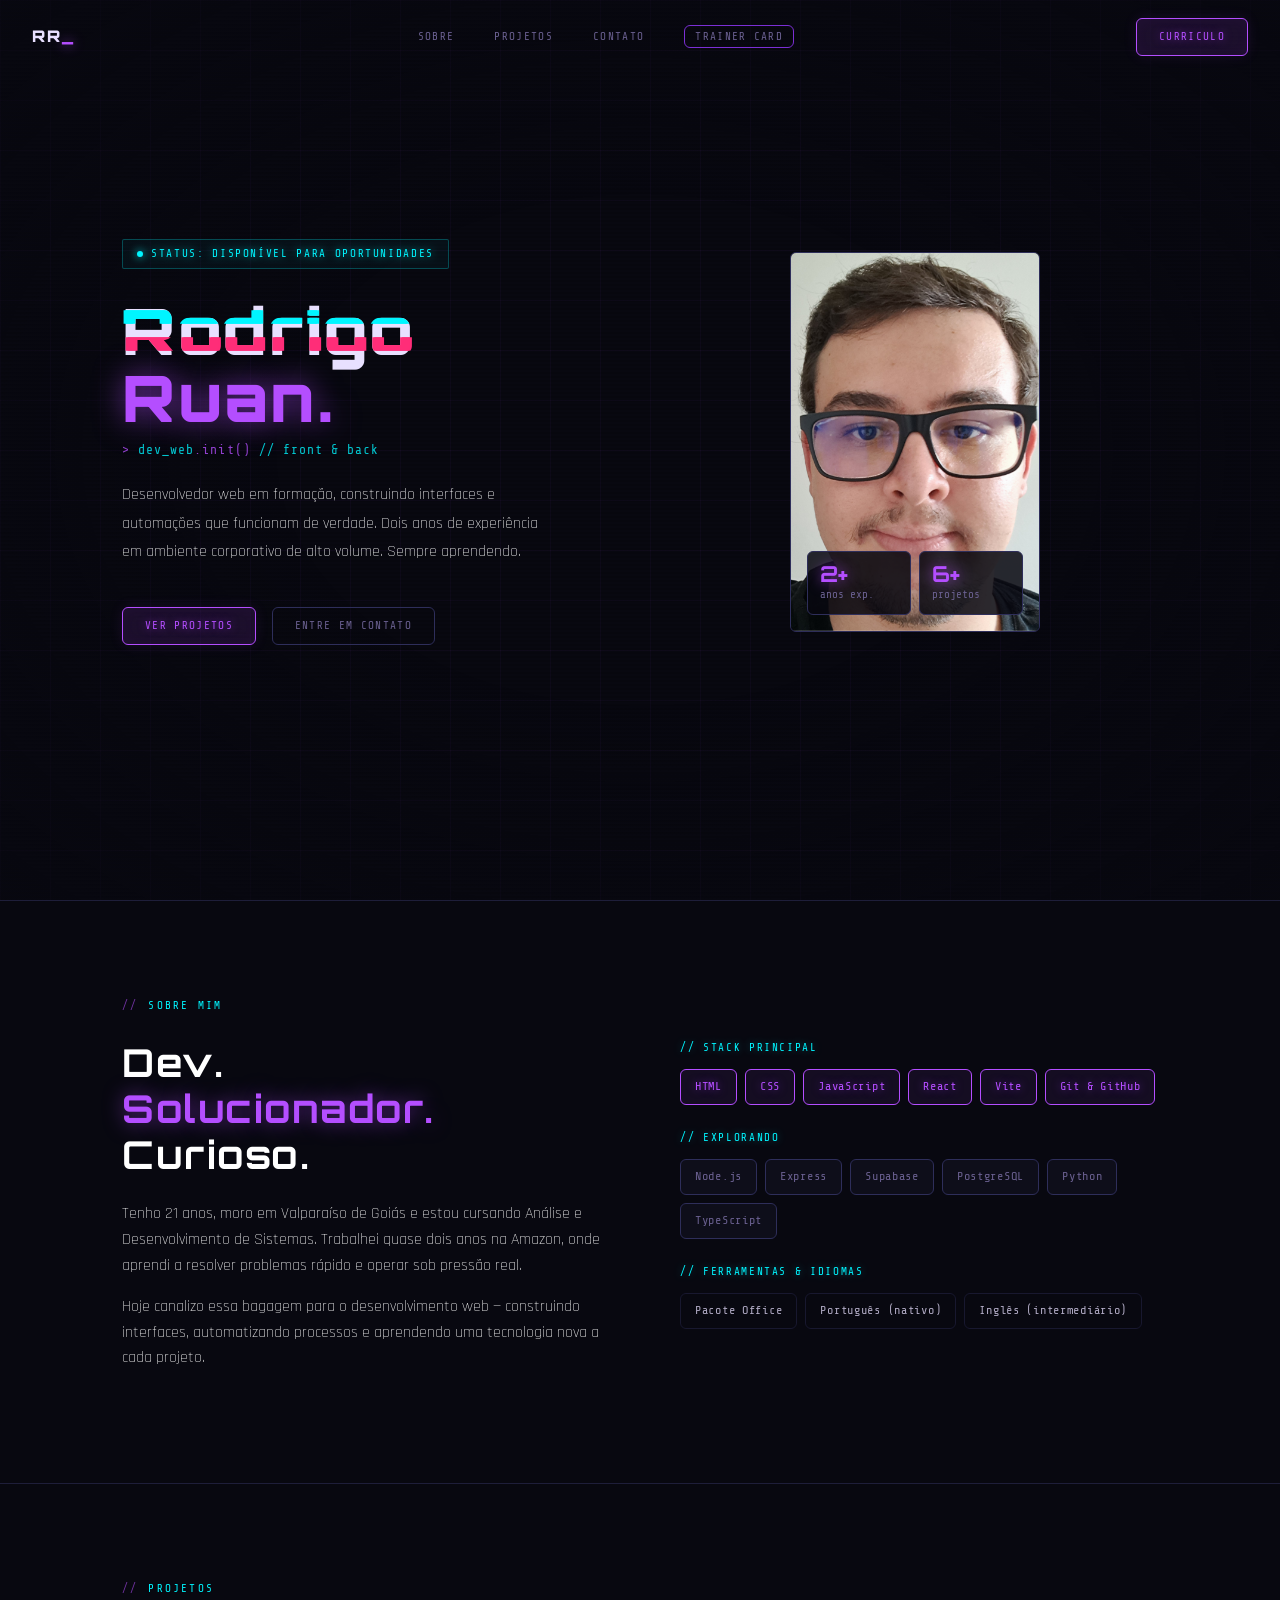
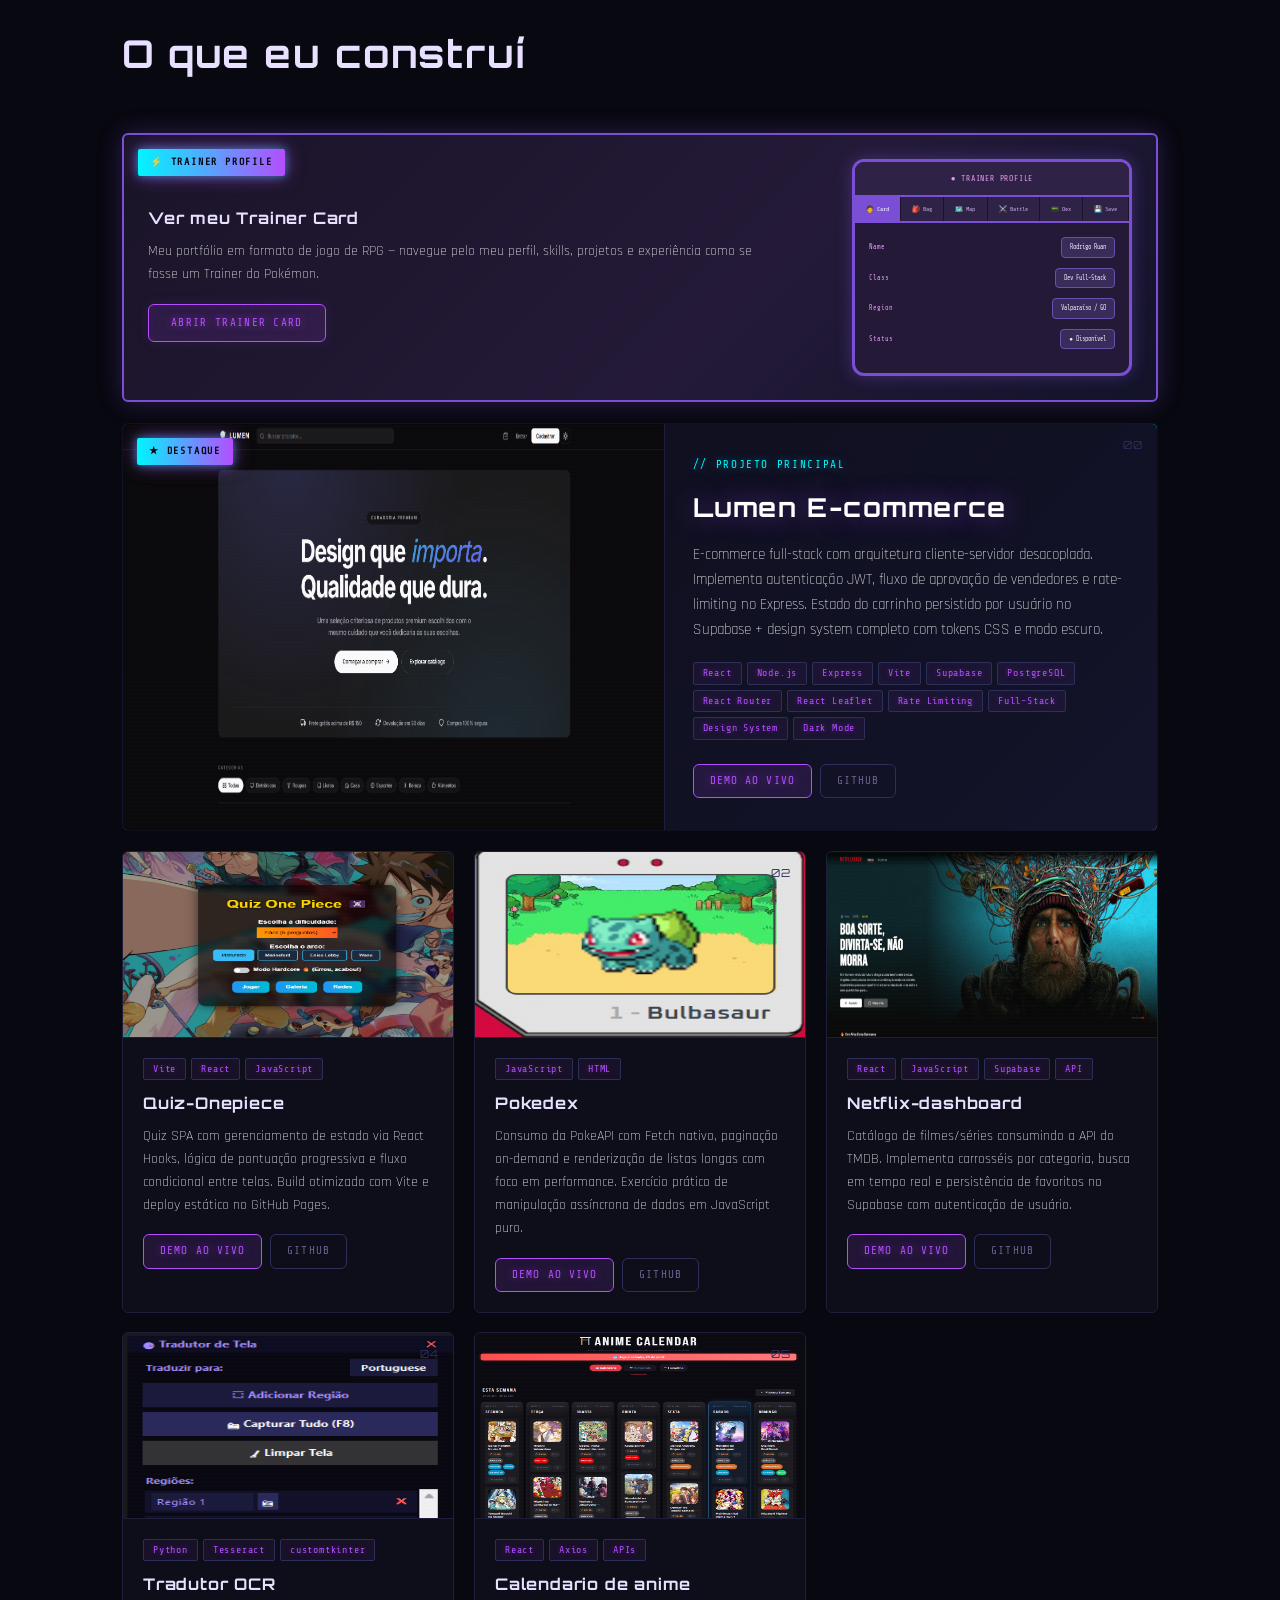
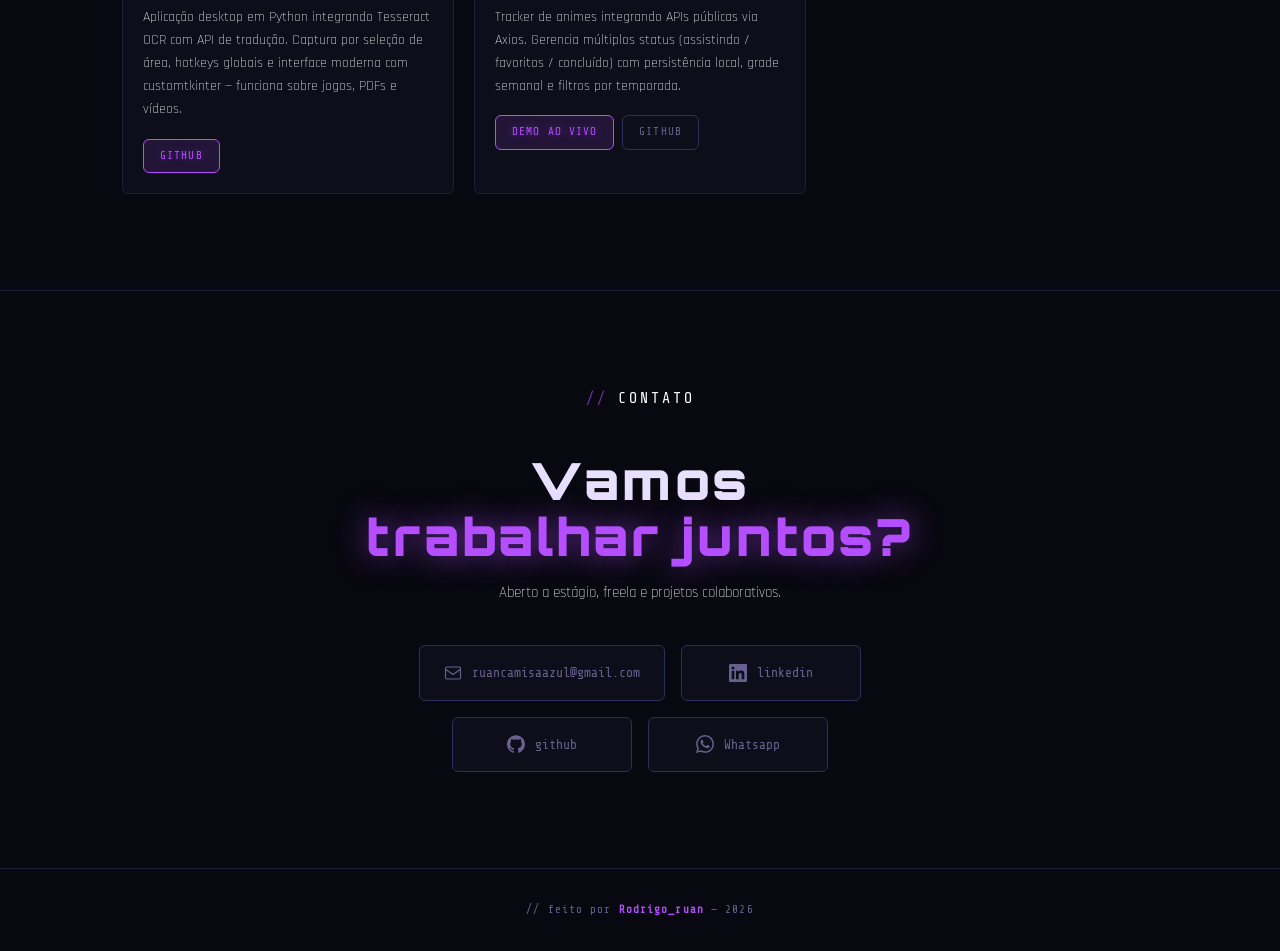
==== index.html @ 342ceab9 "Add Trainer Card and fix project images - Add trainer/ folder with static build of Treiner-card Reac" ====
<!DOCTYPE html>
<html lang="pt-BR">
<head>
  <meta charset="UTF-8" />
  <meta name="viewport" content="width=device-width, initial-scale=1.0" />
  <meta name="theme-color" content="#080810" />
  <title>Rodrigo Ruan — Dev Web Full-Stack</title>

  <!-- SEO -->
  <meta name="description" content="Portfólio de Rodrigo Ruan — Desenvolvedor web full-stack. Projetos em React, Node.js, Python e mais. Aberto a oportunidades de estágio, freela e projetos colaborativos." />
  <meta name="author" content="Rodrigo Ruan" />
  <meta name="keywords" content="Rodrigo Ruan, desenvolvedor web, portfolio, React, JavaScript, Node.js, full-stack, front-end, dev web" />

  <!-- Open Graph (Facebook, LinkedIn, WhatsApp) -->
  <meta property="og:type" content="website" />
  <meta property="og:title" content="Rodrigo Ruan — Dev Web Full-Stack" />
  <meta property="og:description" content="Desenvolvedor web em formação. Projetos em React, Node.js e Python. Disponível para oportunidades." />
  <meta property="og:image" content="img/eu.JPG" />
  <meta property="og:locale" content="pt_BR" />

  <!-- Twitter Card -->
  <meta name="twitter:card" content="summary_large_image" />
  <meta name="twitter:title" content="Rodrigo Ruan — Dev Web Full-Stack" />
  <meta name="twitter:description" content="Desenvolvedor web em formação. Projetos em React, Node.js e Python." />
  <meta name="twitter:image" content="img/eu.JPG" />

  <!-- Favicon (emoji inline para não precisar de arquivo extra) -->
  <link rel="icon" href="data:image/svg+xml,<svg xmlns=%22http://www.w3.org/2000/svg%22 viewBox=%220 0 100 100%22><text y=%22.9em%22 font-size=%2290%22>⚡</text></svg>" />

  <link rel="preconnect" href="https://fonts.googleapis.com" />
  <link rel="preconnect" href="https://fonts.gstatic.com" crossorigin />
  <link href="https://fonts.googleapis.com/css2?family=Share+Tech+Mono&family=Orbitron:wght@400;500;700;900&family=Rajdhani:wght@300;400;500;600;700&display=swap" rel="stylesheet" />
  <link rel="stylesheet" href="style.css" />
</head>
<body>

  <div class="grid-bg"></div>
  <div class="scanlines"></div>

  <!-- ============================================================
       NAVBAR
  ============================================================ -->
  <nav id="navbar">
    <div class="nav-logo">RR<span>_</span></div>
    <ul class="nav-links" id="navLinks">
      <li><a href="#sobre">sobre</a></li>
      <li><a href="#projetos">projetos</a></li>
      <li><a href="#contato">contato</a></li>
      <li><a href="trainer/index.html" class="nav-trainer-link">trainer card</a></li>
    </ul>
    <a href="https://www.linkedin.com/in/rodrigo-oliveira-141499258" target="_blank" rel="noopener" class="btn-primary nav-cta">curriculo</a>

    <!-- Botão hambúrguer (visível só no mobile) -->
    <button class="nav-toggle" id="navToggle" aria-label="Abrir menu" aria-expanded="false">
      <span></span>
      <span></span>
      <span></span>
    </button>
  </nav>

  <!-- ============================================================
       HERO
  ============================================================ -->
  <section id="hero">
    <div class="container">
      <div class="hero-grid">

        <div>
          <div class="hero-tag">
            <span class="dot"></span>
            STATUS: DISPONÍVEL PARA OPORTUNIDADES
          </div>

          <h1 class="hero-name">
            <span class="glitch" data-text="Rodrigo">Rodrigo</span>
            <span class="line2">Ruan.</span>
          </h1>

          <div class="hero-subtitle">
            &gt; <span>dev_web</span>.init() <span>// front &amp; back</span>
          </div>

          <p class="hero-desc">
            Desenvolvedor web em formação, construindo interfaces e
            automações que funcionam de verdade. Dois anos de experiência
            em ambiente corporativo de alto volume. Sempre aprendendo.
          </p>

          <div class="hero-ctas">
            <a href="#projetos" class="btn-primary">Ver projetos</a>
            <a href="#contato" class="btn-outline">Entre em contato</a>
          </div>
        </div>

        <div class="hero-right">
          <div class="avatar-frame">
            <div class="scan-line"></div>

            <img class="avatar-foto" src="img/eu.JPG" alt="Foto de perfil de Rodrigo Ruan" width="250" height="380" />

            <div class="hero-stats">
              <div class="stat-chip">
                <strong>2+</strong>
                anos exp.
              </div>
              <div class="stat-chip">
                <strong>6+</strong>
                projetos
              </div>
            </div>
          </div>
        </div>

      </div>
    </div>
  </section>

  <!-- ============================================================
       SOBRE
  ============================================================ -->
  <section id="sobre">
    <div class="container">
      <p class="section-label">sobre mim</p>
      <div class="sobre-grid">

        <div class="sobre-texto fade-up">
          <h2>Dev.<br/><span>Solucionador.</span><br/>Curioso.</h2>
          <p>
            Tenho 21 anos, moro em Valparaíso de Goiás e estou cursando
            Análise e Desenvolvimento de Sistemas. Trabalhei quase dois anos
            na Amazon, onde aprendi a resolver problemas rápido e operar
            sob pressão real.
          </p>
          <p>
            Hoje canalizo essa bagagem para o desenvolvimento web —
            construindo interfaces, automatizando processos e aprendendo
            uma tecnologia nova a cada projeto.
          </p>
        </div>

        <div class="skills-stack fade-up">

          <div class="skills-block">
            <div class="skills-block-label">// stack principal</div>
            <div class="skills-tags">
              <span class="skill-tag">HTML</span>
              <span class="skill-tag">CSS</span>
              <span class="skill-tag">JavaScript</span>
              <span class="skill-tag">React</span>
              <span class="skill-tag">Vite</span>
              <span class="skill-tag">Git &amp; GitHub</span>
            </div>
          </div>

          <div class="skills-block">
            <div class="skills-block-label">// explorando</div>
            <div class="skills-tags">
              <span class="skill-tag muted">Node.js</span>
              <span class="skill-tag muted">Express</span>
              <span class="skill-tag muted">Supabase</span>
              <span class="skill-tag muted">PostgreSQL</span>
              <span class="skill-tag muted">Python</span>
              <span class="skill-tag muted">TypeScript</span>
            </div>
          </div>

          <div class="skills-block">
            <div class="skills-block-label">// ferramentas &amp; idiomas</div>
            <div class="skills-tags">
              <span class="skill-tag alt">Pacote Office</span>
              <span class="skill-tag alt">Português (nativo)</span>
              <span class="skill-tag alt">Inglês (intermediário)</span>
            </div>
          </div>

        </div>

      </div>
    </div>
  </section>

  <!-- ============================================================
       PROJETOS
  ============================================================ -->
  <section id="projetos">
    <div class="container">
      <p class="section-label">projetos</p>
      <h2 class="fade-up">O que eu construí</h2>

      <div class="projects-grid">

        <!-- ── TRAINER PROFILE ── -->
        <div class="project-card trainer-card-banner fade-up">
          <div class="trainer-banner-inner">
            <div class="trainer-banner-left">
              <span class="featured-badge">⚡ TRAINER PROFILE</span>
              <div class="project-title" style="margin-top:12px;">Ver meu Trainer Card</div>
              <p class="project-desc">
                Meu portfólio em formato de jogo de RPG — navegue pelo meu perfil,
                skills, projetos e experiência como se fosse um Trainer do Pokémon.
              </p>
              <div class="project-links" style="margin-top:18px;">
                <a href="trainer/index.html" class="btn-primary">Abrir Trainer Card</a>
              </div>
            </div>
            <div class="trainer-banner-right">
              <div class="trainer-preview-card">
                <div class="trainer-preview-header">● TRAINER PROFILE</div>
                <div class="trainer-preview-tabs">
                  <span>🧑 Card</span><span>🎒 Bag</span><span>🗺️ Map</span>
                  <span>⚔️ Battle</span><span>📟 Dex</span><span>💾 Save</span>
                </div>
                <div class="trainer-preview-body">
                  <div class="trainer-preview-row"><span>Name</span><span>Rodrigo Ruan</span></div>
                  <div class="trainer-preview-row"><span>Class</span><span>Dev Full-Stack</span></div>
                  <div class="trainer-preview-row"><span>Region</span><span>Valparaíso / GO</span></div>
                  <div class="trainer-preview-row"><span>Status</span><span>● Disponível</span></div>
                </div>
              </div>
            </div>
          </div>
        </div>

        <!-- ── PROJETO DESTAQUE: LUMEN ── -->
        <div class="project-card featured fade-up">
          <span class="featured-badge">★ DESTAQUE</span>
          <span class="project-num">00</span>

          <div class="featured-inner">
            <div class="project-thumb featured-thumb">
              <img class="project-img" src="img/lumen.png" alt="Captura de tela do Lumen E-commerce — plataforma full-stack com curadoria premium" width="1600" height="900" loading="lazy" />
            </div>

            <div class="project-body featured-body">
              <div class="featured-label">// projeto principal</div>
              <div class="project-title featured-title">Lumen E-commerce</div>
              <p class="project-desc">
                E-commerce full-stack com arquitetura cliente-servidor desacoplada.
                Implementa autenticação JWT, fluxo de aprovação de vendedores e
                rate-limiting no Express. Estado do carrinho persistido por usuário
                no Supabase + design system completo com tokens CSS e modo escuro.
              </p>
              <div class="project-tags">
                <span class="tag">React</span>
                <span class="tag">Node.js</span>
                <span class="tag">Express</span>
                <span class="tag">Vite</span>
                <span class="tag">Supabase</span>
                <span class="tag">PostgreSQL</span>
                <span class="tag">React Router</span>
                <span class="tag">React Leaflet</span>
                <span class="tag">Rate Limiting</span>
                <span class="tag">Full-Stack</span>
                <span class="tag">Design System</span>
                <span class="tag">Dark Mode</span>
              </div>
              <div class="project-links">
                <a href="https://rodrigoruan2.github.io/lumen-ecommerce/" target="_blank" class="project-link primary">Demo ao vivo</a>
                <a href="https://github.com/RodrigoRuan2/lumen-ecommerce" target="_blank" class="project-link">GitHub</a>
              </div>
            </div>
          </div>
        </div>

        <!-- ── PROJETO 1 ── -->
        <div class="project-card fade-up">
          <span class="project-num">01</span>
          <div class="project-thumb">
            <img class="project-img" src="img/quiz-onepiece.png" alt="Captura de tela do Quiz One Piece — quiz interativo em React" width="1280" height="720" loading="lazy" />
          </div>
          <div class="project-body">
            <div class="project-tags">
              <span class="tag">Vite</span>
              <span class="tag">React</span>
              <span class="tag">JavaScript</span>
            </div>
            <div class="project-title">Quiz-Onepiece</div>
            <p class="project-desc">
              Quiz SPA com gerenciamento de estado via React Hooks, lógica de
              pontuação progressiva e fluxo condicional entre telas. Build
              otimizado com Vite e deploy estático no GitHub Pages.
            </p>
            <div class="project-links">
              <a href="https://rodrigoruan2.github.io/Quiz-Onepiece2/" class="project-link primary">Demo ao vivo</a>
              <a href="https://github.com/RodrigoRuan2/Quiz-Onepiece2" class="project-link">GitHub</a>
            </div>
          </div>
        </div>

        <!-- ── PROJETO 2 ── -->
        <div class="project-card fade-up">
          <span class="project-num">02</span>
          <div class="project-thumb">
            <img class="project-img" src="img/pokedex.png" alt="Captura de tela da Pokedex — aplicação que consome a PokeAPI" width="1280" height="720" loading="lazy" />
          </div>
          <div class="project-body">
            <div class="project-tags">
              <span class="tag">JavaScript</span>
              <span class="tag">HTML</span>
            </div>
            <div class="project-title">Pokedex</div>
            <p class="project-desc">
              Consumo da PokeAPI com Fetch nativo, paginação on-demand e
              renderização de listas longas com foco em performance. Exercício
              prático de manipulação assíncrona de dados em JavaScript puro.
            </p>
            <div class="project-links">
              <a href="https://rodrigoruan2.github.io/pokedex/" class="project-link primary">Demo ao vivo</a>
              <a href="https://github.com/RodrigoRuan2/pokedex" class="project-link">GitHub</a>
            </div>
          </div>
        </div>

        <!-- ── PROJETO 3 ── -->
        <div class="project-card fade-up">
          <span class="project-num">03</span>
          <div class="project-thumb">
            <img class="project-img" src="img/netflix-dashboard.png" alt="Captura de tela do Netflix Dashboard — dashboard estilo Netflix com API do TMDB" width="1280" height="720" loading="lazy" />
          </div>
          <div class="project-body">
            <div class="project-tags">
              <span class="tag">React</span>
              <span class="tag">JavaScript</span>
              <span class="tag">Supabase</span>
              <span class="tag">API</span>
            </div>
            <div class="project-title">Netflix-dashboard</div>
            <p class="project-desc">
              Catálogo de filmes/séries consumindo a API do TMDB. Implementa
              carrosséis por categoria, busca em tempo real e persistência de
              favoritos no Supabase com autenticação de usuário.
            </p>
            <div class="project-links">
              <a href="https://rodrigoruan2.github.io/netflix-dashboard/" class="project-link primary">Demo ao vivo</a>
              <a href="https://github.com/RodrigoRuan2/netflix-dashboard" class="project-link">GitHub</a>
            </div>
          </div>
        </div>

        <!-- ── PROJETO 4 ── -->
        <div class="project-card fade-up">
          <span class="project-num">04</span>
          <div class="project-thumb">
            <img class="project-img" src="img/tradutor-ocr.png" alt="Captura de tela do Tradutor OCR — ferramenta desktop em Python com Tesseract" width="1280" height="720" loading="lazy" />
          </div>
          <div class="project-body">
            <div class="project-tags">
              <span class="tag">Python</span>
              <span class="tag">Tesseract</span>
              <span class="tag">customtkinter</span>
            </div>
            <div class="project-title">Tradutor OCR</div>
            <p class="project-desc">
              Aplicação desktop em Python integrando Tesseract OCR com API de
              tradução. Captura por seleção de área, hotkeys globais e interface
              moderna com customtkinter — funciona sobre jogos, PDFs e vídeos.
            </p>
            <div class="project-links">
              <a href="https://github.com/RodrigoRuan2/tradutor-ocr" class="project-link primary">GitHub</a>
            </div>
          </div>
        </div>

        <!-- ── PROJETO 5 ── -->
        <div class="project-card fade-up">
          <span class="project-num">05</span>
          <div class="project-thumb">
            <img class="project-img" src="img/Calendario de anime.png" alt="Captura de tela do Calendário de Anime — aplicação React com Axios para acompanhar lançamentos" width="1280" height="720" loading="lazy" />
          </div>
          <div class="project-body">
            <div class="project-tags">
              <span class="tag">React</span>
              <span class="tag">Axios</span>
              <span class="tag">APIs</span>
            </div>
            <div class="project-title">Calendario de anime</div>
            <p class="project-desc">
              Tracker de animes integrando APIs públicas via Axios. Gerencia
              múltiplos status (assistindo / favoritos / concluído) com
              persistência local, grade semanal e filtros por temporada.
            </p>
            <div class="project-links">
              <a href="https://rodrigoruan2.github.io/anime-calendar-V3/" class="project-link primary">Demo ao vivo</a>
              <a href="https://github.com/RodrigoRuan2/anime-calendar-V3" class="project-link">GitHub</a>
            </div>
          </div>
        </div>

      </div>
    </div>
  </section>

  <!-- ============================================================
       CONTATO
  ============================================================ -->
  <section id="contato">
    <div class="container">
      <div class="contato-inner">
        <p class="section-label" style="justify-content:center;">contato</p>
        <h2 class="fade-up">Vamos<br/><span>trabalhar juntos?</span></h2>
        <p class="fade-up">Aberto a estágio, freela e projetos colaborativos.</p>

        <div class="contact-links fade-up">

          <a href="mailto:ruancamisaazul@gmail.com" class="contact-card">
            <svg class="contact-icon" viewBox="0 0 24 24" fill="none" stroke="currentColor" stroke-width="1.5" stroke-linecap="round" stroke-linejoin="round">
              <rect x="2" y="4" width="20" height="16" rx="2"/><path d="m2 7 10 7 10-7"/>
            </svg>
            ruancamisaazul@gmail.com
          </a>

          <a href="https://www.linkedin.com/in/rodrigo-oliveira-141499258" target="_blank" class="contact-card">
            <svg class="contact-icon" viewBox="0 0 24 24" fill="currentColor">
              <path d="M20.447 20.452h-3.554v-5.569c0-1.328-.027-3.037-1.852-3.037-1.853 0-2.136 1.445-2.136 2.939v5.667H9.351V9h3.414v1.561h.046c.477-.9 1.637-1.85 3.37-1.85 3.601 0 4.267 2.37 4.267 5.455v6.286zM5.337 7.433a2.062 2.062 0 0 1-2.063-2.065 2.064 2.064 0 1 1 2.063 2.065zm1.782 13.019H3.555V9h3.564v11.452zM22.225 0H1.771C.792 0 0 .774 0 1.729v20.542C0 23.227.792 24 1.771 24h20.451C23.2 24 24 23.227 24 22.271V1.729C24 .774 23.2 0 22.222 0h.003z"/>
            </svg>
            linkedin
          </a>

          <a href="https://github.com/RodrigoRuan2" target="_blank" class="contact-card">
            <svg class="contact-icon" viewBox="0 0 24 24" fill="currentColor">
              <path d="M12 .297c-6.63 0-12 5.373-12 12 0 5.303 3.438 9.8 8.205 11.385.6.113.82-.258.82-.577 0-.285-.01-1.04-.015-2.04-3.338.724-4.042-1.61-4.042-1.61C4.422 18.07 3.633 17.7 3.633 17.7c-1.087-.744.084-.729.084-.729 1.205.084 1.838 1.236 1.838 1.236 1.07 1.835 2.809 1.305 3.495.998.108-.776.417-1.305.76-1.605-2.665-.3-5.466-1.332-5.466-5.93 0-1.31.465-2.38 1.235-3.22-.135-.303-.54-1.523.105-3.176 0 0 1.005-.322 3.3 1.23.96-.267 1.98-.399 3-.405 1.02.006 2.04.138 3 .405 2.28-1.552 3.285-1.23 3.285-1.23.645 1.653.24 2.873.12 3.176.765.84 1.23 1.91 1.23 3.22 0 4.61-2.805 5.625-5.475 5.92.42.36.81 1.096.81 2.22 0 1.606-.015 2.896-.015 3.286 0 .315.21.69.825.57C20.565 22.092 24 17.592 24 12.297c0-6.627-5.373-12-12-12"/>
            </svg>
            github
          </a>

          <a href="https://wa.me/5561992153423" target="_blank" class="contact-card">
            <svg class="contact-icon" viewBox="0 0 24 24" fill="currentColor">
              <path d="M17.472 14.382c-.297-.149-1.758-.867-2.03-.967-.273-.099-.471-.148-.67.15-.197.297-.767.966-.94 1.164-.173.199-.347.223-.644.075-.297-.15-1.255-.463-2.39-1.475-.883-.788-1.48-1.761-1.653-2.059-.173-.297-.018-.458.13-.606.134-.133.298-.347.446-.52.149-.174.198-.298.298-.497.099-.198.05-.371-.025-.52-.075-.149-.669-1.612-.916-2.207-.242-.579-.487-.5-.669-.51-.173-.008-.371-.01-.57-.01-.198 0-.52.074-.792.372-.272.297-1.04 1.016-1.04 2.479 0 1.462 1.065 2.875 1.213 3.074.149.198 2.096 3.2 5.077 4.487.709.306 1.262.489 1.694.625.712.227 1.36.195 1.871.118.571-.085 1.758-.719 2.006-1.413.248-.694.248-1.289.173-1.413-.074-.124-.272-.198-.57-.347m-5.421 7.403h-.004a9.87 9.87 0 01-5.031-1.378l-.361-.214-3.741.982.998-3.648-.235-.374a9.86 9.86 0 01-1.51-5.26c.001-5.45 4.436-9.884 9.888-9.884 2.64 0 5.122 1.03 6.988 2.898a9.825 9.825 0 012.893 6.994c-.003 5.45-4.437 9.884-9.885 9.884m8.413-18.297A11.815 11.815 0 0012.05 0C5.495 0 .16 5.335.157 11.892c0 2.096.547 4.142 1.588 5.945L.057 24l6.305-1.654a11.882 11.882 0 005.683 1.448h.005c6.554 0 11.89-5.335 11.893-11.893a11.821 11.821 0 00-3.48-8.413z"/>
            </svg>
            Whatsapp
          </a>

        </div>
      </div>
    </div>
  </section>

  <!-- ============================================================
       FOOTER
  ============================================================ -->
  <footer>
    <p>// feito por <strong>Rodrigo_ruan</strong> &mdash; <span id="footerYear">2026</span></p>
  </footer>

  <script src="script.js"></script>

</body>
</html>
---- style.css ----
/* ============================================================
   CORES — edite aqui para personalizar
============================================================ */
:root {
  --bg:          #080810;
  --surface:     #0e0e1a;
  --surface2:    #13132a;
  --border:      #1e1e3a;
  --border2:     #2e2e5a;
  --purple:      #b44eff;   /* roxo principal */
  --purple-dim:  #7b2fd4;
  --cyan:        #00f5ff;   /* ciano neon */
  --pink:        #ff2d78;   /* rosa neon */
  --text:        #e8e0ff;
  --muted:       #6a6090;
  --font-mono:   'Share Tech Mono', monospace;
  --font-head:   'Orbitron', sans-serif;
  --font-body:   'Rajdhani', sans-serif;
  --max:         1100px;
  --radius:      6px;
}

*, *::before, *::after { box-sizing: border-box; margin: 0; padding: 0; }
html { scroll-behavior: smooth; }

/* ============================================================
   ACESSIBILIDADE — respeita usuários com sensibilidade a movimento
============================================================ */
@media (prefers-reduced-motion: reduce) {
  *, *::before, *::after {
    animation-duration: 0.01ms !important;
    animation-iteration-count: 1 !important;
    transition-duration: 0.01ms !important;
    scroll-behavior: auto !important;
  }
  .grid-bg, .scanlines { display: none; }
  .glitch::before, .glitch::after { display: none; }
  .avatar-frame .scan-line { display: none; }
  .project-card { transform: none !important; }
}

body {
  background: var(--bg);
  color: var(--text);
  font-family: var(--font-body);
  font-size: 16px;
  line-height: 1.65;
  -webkit-font-smoothing: antialiased;
  overflow-x: hidden;
}

a { color: inherit; text-decoration: none; }
img { display: block; width: 100%; }

/* ============================================================
   GRADE ANIMADA DE FUNDO
============================================================ */
.grid-bg {
  position: fixed;
  inset: 0;
  z-index: 0;
  pointer-events: none;
  background-image:
    linear-gradient(rgba(180,78,255,0.04) 1px, transparent 1px),
    linear-gradient(90deg, rgba(180,78,255,0.04) 1px, transparent 1px);
  background-size: 50px 50px;
  animation: gridMove 20s linear infinite;
}

@keyframes gridMove {
  0%   { background-position: 0 0; }
  100% { background-position: 50px 50px; }
}

/* scanlines */
.scanlines {
  position: fixed;
  inset: 0;
  z-index: 1;
  pointer-events: none;
  background: repeating-linear-gradient(
    0deg,
    transparent,
    transparent 2px,
    rgba(0,0,0,0.08) 2px,
    rgba(0,0,0,0.08) 4px
  );
}

/* vinheta */
body::after {
  content: '';
  position: fixed;
  inset: 0;
  z-index: 2;
  pointer-events: none;
  background: radial-gradient(ellipse at center, transparent 40%, rgba(8,8,16,0.7) 100%);
}

.container {
  width: 100%;
  max-width: var(--max);
  margin: 0 auto;
  padding: 0 2rem;
  position: relative;
  z-index: 10;
}

section { padding: 6rem 0; }

.section-label {
  font-family: var(--font-mono);
  font-size: 11px;
  letter-spacing: 0.2em;
  text-transform: uppercase;
  color: var(--cyan);
  margin-bottom: 1.5rem;
  display: flex;
  align-items: center;
  gap: 10px;
}

.section-label::before {
  content: '//';
  color: var(--purple);
  opacity: 0.6;
}

/* ============================================================
   NAVBAR
============================================================ */
nav {
  position: fixed;
  top: 0; left: 0; right: 0;
  z-index: 100;
  padding: 1.1rem 2rem;
  display: flex;
  align-items: center;
  justify-content: space-between;
  border-bottom: 1px solid transparent;
  transition: all 0.3s;
}

nav.scrolled {
  background: rgba(8,8,16,0.95);
  backdrop-filter: blur(16px);
  border-color: var(--border2);
  box-shadow: 0 0 30px rgba(180,78,255,0.08);
}

.nav-logo {
  font-family: var(--font-head);
  font-weight: 900;
  font-size: 16px;
  letter-spacing: 0.1em;
  color: var(--text);
}

.nav-logo span { color: var(--purple); text-shadow: 0 0 12px rgba(180,78,255,0.8); }

.nav-links {
  display: flex;
  gap: 2.5rem;
  list-style: none;
}

.nav-links a {
  font-family: var(--font-mono);
  font-size: 11px;
  color: var(--muted);
  letter-spacing: 0.12em;
  text-transform: uppercase;
  transition: color 0.2s;
  position: relative;
}

.nav-links a::after {
  content: '';
  position: absolute;
  bottom: -4px; left: 0; right: 0;
  height: 1px;
  background: var(--cyan);
  transform: scaleX(0);
  transform-origin: left;
  transition: transform 0.3s;
  box-shadow: 0 0 6px var(--cyan);
}

.nav-links a:hover { color: var(--text); }
.nav-links a:hover::after { transform: scaleX(1); }

.btn-primary {
  font-family: var(--font-mono);
  font-size: 11px;
  letter-spacing: 0.12em;
  text-transform: uppercase;
  padding: 9px 22px;
  border-radius: var(--radius);
  border: 1px solid var(--purple);
  background: rgba(180,78,255,0.12);
  color: var(--purple);
  cursor: pointer;
  transition: all 0.2s;
  text-shadow: 0 0 8px rgba(180,78,255,0.6);
  box-shadow: 0 0 14px rgba(180,78,255,0.1), inset 0 0 14px rgba(180,78,255,0.04);
}

.btn-primary:hover {
  background: rgba(180,78,255,0.22);
  box-shadow: 0 0 24px rgba(180,78,255,0.3), inset 0 0 14px rgba(180,78,255,0.08);
  transform: translateY(-1px);
}

.btn-outline {
  font-family: var(--font-mono);
  font-size: 11px;
  letter-spacing: 0.12em;
  text-transform: uppercase;
  padding: 9px 22px;
  border-radius: var(--radius);
  border: 1px solid var(--border2);
  background: transparent;
  color: var(--muted);
  cursor: pointer;
  transition: all 0.2s;
}

.btn-outline:hover {
  border-color: var(--cyan);
  color: var(--cyan);
  text-shadow: 0 0 8px rgba(0,245,255,0.6);
  transform: translateY(-1px);
}

/* ============================================================
   HERO
============================================================ */
#hero {
  min-height: 100vh;
  display: flex;
  align-items: center;
  padding-top: 80px;
  position: relative;
}

.hero-grid {
  display: grid;
  grid-template-columns: 1fr 1fr;
  gap: 4rem;
  align-items: center;
}

/* tag de status */
.hero-tag {
  display: inline-flex;
  align-items: center;
  gap: 8px;
  font-family: var(--font-mono);
  font-size: 11px;
  letter-spacing: 0.15em;
  color: var(--cyan);
  border: 1px solid rgba(0,245,255,0.25);
  border-radius: 2px;
  padding: 5px 14px;
  margin-bottom: 1.75rem;
  background: rgba(0,245,255,0.04);
  text-shadow: 0 0 10px rgba(0,245,255,0.7);
}

.hero-tag .dot {
  width: 6px; height: 6px;
  border-radius: 50%;
  background: var(--cyan);
  box-shadow: 0 0 8px var(--cyan);
  animation: pulse 2s ease-in-out infinite;
}

@keyframes pulse {
  0%, 100% { opacity: 1; box-shadow: 0 0 8px var(--cyan); }
  50%       { opacity: 0.3; box-shadow: none; }
}

/* nome com glitch */
.hero-name {
  font-family: var(--font-head);
  font-size: clamp(2.6rem, 5vw, 4.8rem);
  font-weight: 900;
  letter-spacing: 0.04em;
  line-height: 1.05;
  margin-bottom: 0.5rem;
  position: relative;
}

.glitch {
  position: relative;
  display: inline-block;
  color: var(--text);
}

.glitch::before,
.glitch::after {
  content: attr(data-text);
  position: absolute;
  top: 0; left: 0;
  width: 100%; height: 100%;
}

.glitch::before {
  color: var(--cyan);
  animation: glitch1 3.5s infinite;
  clip-path: polygon(0 20%, 100% 20%, 100% 40%, 0 40%);
  text-shadow: -2px 0 var(--cyan);
}

.glitch::after {
  color: var(--pink);
  animation: glitch2 3.5s infinite;
  clip-path: polygon(0 60%, 100% 60%, 100% 80%, 0 80%);
  text-shadow: 2px 0 var(--pink);
}

@keyframes glitch1 {
  0%, 90%, 100% { transform: translate(0); opacity: 0; }
  92%           { transform: translate(-3px, 1px); opacity: 1; }
  94%           { transform: translate(3px, -1px); opacity: 1; }
  96%           { transform: translate(0); opacity: 0; }
}

@keyframes glitch2 {
  0%, 90%, 100% { transform: translate(0); opacity: 0; }
  93%           { transform: translate(3px, 2px); opacity: 1; }
  95%           { transform: translate(-3px, -1px); opacity: 1; }
  97%           { transform: translate(0); opacity: 0; }
}

.hero-name .line2 {
  display: block;
  color: var(--purple);
  text-shadow: 0 0 30px rgba(180,78,255,0.6);
}

/* subtítulo tipo terminal */
.hero-subtitle {
  font-family: var(--font-mono);
  font-size: 13px;
  color: var(--purple);
  letter-spacing: 0.08em;
  margin-bottom: 1.25rem;
  opacity: 0.8;
}

.hero-subtitle span { color: var(--cyan); }

.hero-desc {
  font-size: 16px;
  font-weight: 300;
  color: white;
  max-width: 430px;
  margin-bottom: 2.5rem;
  line-height: 1.8;
}

.hero-ctas { display: flex; gap: 1rem; flex-wrap: wrap; }

/* CARD direito do hero */
.hero-right { display: flex; justify-content: center; }

.avatar-frame {
  width: 250px;
  height: 380px;
  border-radius: var(--radius);
  border: 1px solid var(--border2);
  background: var(--surface);
  display: flex;
  align-items: center;
  justify-content: center;
  position: relative;
  overflow: hidden;
}

/* cantos decorativos */
.avatar-frame::before,
.avatar-frame::after {
  content: '';
  position: absolute;
  width: 20px; height: 20px;
  border-color: var(--purple);
  border-style: solid;
}
.avatar-frame::before { top: 10px; left: 10px; border-width: 2px 0 0 2px; box-shadow: -4px -4px 8px rgba(180,78,255,0.2); }
.avatar-frame::after  { bottom: 10px; right: 10px; border-width: 0 2px 2px 0; box-shadow: 4px 4px 8px rgba(180,78,255,0.2); }

/* linha de scan animada */
.avatar-frame .scan-line {
  position: absolute;
  left: 0; right: 0;
  height: 2px;
  background: linear-gradient(90deg, transparent, var(--cyan), transparent);
  opacity: 0.6;
  animation: scan 3s ease-in-out infinite;
  box-shadow: 0 0 10px var(--cyan);
}

@keyframes scan {
  0%   { top: 0%; }
  100% { top: 100%; }
}

/* ============================================================
   FOTO DE PERFIL
   → Coloque sua foto em: img/foto-perfil.jpg
   → O estilo abaixo cuida do resto automaticamente
============================================================ */
.avatar-foto {
  max-width: 100%;
  height: 100%;
  object-fit: cover;         /* recorta sem distorcer */
  object-position: center;
  inset: 0;
  z-index: 1;
}

/* Placeholder — aparece quando não há foto */
.avatar-placeholder {
  display: flex;
  flex-direction: column;
  align-items: center;
  gap: 14px;
  color: var(--muted);
  z-index: 2;
}

.avatar-icon {
  width: 80px; height: 80px;
  border-radius: 50%;
  border: 2px solid var(--border2);
  display: flex; align-items: center; justify-content: center;
  font-size: 2rem;
}

.avatar-hint {
  font-family: var(--font-mono);
  font-size: 11px;
  text-align: center;
  line-height: 1.6;
  max-width: 180px;
  color: var(--muted);
  letter-spacing: 0.05em;
}

.hero-stats {
  position: absolute;
  bottom: 16px; left: 16px; right: 16px;
  display: grid;
  grid-template-columns: 1fr 1fr;
  gap: 8px;
  z-index: 3;
}

.stat-chip {
  background: rgba(8,8,16,0.85);
  border: 1px solid var(--border2);
  border-radius: var(--radius);
  padding: 10px 12px;
  font-family: var(--font-mono);
  font-size: 11px;
  color: var(--muted);
}

.stat-chip strong {
  display: block;
  font-family: var(--font-head);
  font-size: 22px;
  font-weight: 700;
  color: var(--purple);
  text-shadow: 0 0 14px rgba(180,78,255,0.7);
  line-height: 1.1;
}

/* ============================================================
   SOBRE
============================================================ */
#sobre { border-top: 1px solid var(--border); }

#sobre .sobre-grid {
  display: grid;
  grid-template-columns: 1fr 1fr;
  gap: 5rem;
  align-items: start;
}

.sobre-texto h2 {
  font-family: var(--font-head);
  font-size: clamp(1.8rem, 3vw, 2.8rem);
  font-weight: 700;
  letter-spacing: 0.04em;
  line-height: 1.2;
  margin-bottom: 1.5rem;
  color: white;
}

.sobre-texto h2 span { color: var(--purple); text-shadow: 0 0 20px rgba(180,78,255,0.5); }

.sobre-texto p {
  font-weight: 300;
  color: white;
  margin-bottom: 1rem;
  font-size: 15.5px;
}

/* ============================================================
   SKILLS — pills agrupados por categoria
============================================================ */
.skills-stack {
  display: flex;
  flex-direction: column;
  gap: 1.5rem;
}

.skills-block-label {
  font-family: var(--font-mono);
  font-size: 11px;
  letter-spacing: 0.15em;
  text-transform: uppercase;
  color: var(--cyan);
  margin-bottom: 0.75rem;
  text-shadow: 0 0 8px rgba(0,245,255,0.4);
}

.skills-tags {
  display: flex;
  flex-wrap: wrap;
  gap: 8px;
}

.skill-tag {
  font-family: var(--font-mono);
  font-size: 12px;
  letter-spacing: 0.06em;
  padding: 7px 14px;
  border-radius: var(--radius);
  border: 1px solid var(--purple);
  background: rgba(180,78,255,0.08);
  color: var(--purple);
  text-shadow: 0 0 8px rgba(180,78,255,0.5);
  transition: background 0.2s, box-shadow 0.2s, transform 0.2s;
}

.skill-tag:hover {
  background: rgba(180,78,255,0.18);
  box-shadow: 0 0 14px rgba(180,78,255,0.3);
  transform: translateY(-1px);
}

.skill-tag.muted {
  border-color: var(--border2);
  background: var(--surface);
  color: var(--muted);
  text-shadow: none;
}

.skill-tag.muted:hover {
  border-color: var(--cyan);
  color: var(--cyan);
  box-shadow: 0 0 12px rgba(0,245,255,0.2);
  text-shadow: 0 0 8px rgba(0,245,255,0.5);
}

.skill-tag.alt {
  border-color: var(--border);
  background: transparent;
  color: var(--text);
  opacity: 0.75;
  text-shadow: none;
}

.skill-tag.alt:hover {
  opacity: 1;
  border-color: var(--purple);
}

/* mantido para compatibilidade (legado, não usado mais) */
.skills-grid {
  display: grid;
  grid-template-columns: 1fr 1fr;
  gap: 10px;
}

.skill-card {
  background: var(--surface);
  border: 1px solid var(--border);
  border-radius: var(--radius);
  padding: 1rem 1.1rem;
  transition: border-color 0.2s, box-shadow 0.2s;
  position: relative;
  overflow: hidden;
}

.skill-card::before {
  content: '';
  position: absolute;
  top: 0; left: 0;
  width: 3px; height: 100%;
  background: var(--purple);
  opacity: 0;
  transition: opacity 0.2s;
  box-shadow: 0 0 8px var(--purple);
}

.skill-card:hover { border-color: var(--border2); box-shadow: 0 0 16px rgba(180,78,255,0.1); }
.skill-card:hover::before { opacity: 1; }

.skill-name {
  font-family: var(--font-mono);
  font-weight: 400;
  font-size: 13px;
  color: var(--text);
  margin-bottom: 4px;
}

.skill-level {
  font-size: 11px;
  color: var(--muted);
  font-family: var(--font-mono);
  letter-spacing: 0.06em;
}

.skill-bar {
  margin-top: 10px;
  height: 2px;
  background: var(--border);
  border-radius: 1px;
  overflow: hidden;
}

.skill-bar-fill {
  height: 100%;
  background: linear-gradient(90deg, var(--purple-dim), var(--purple));
  border-radius: 1px;
  transform-origin: left;
  transform: scaleX(0);
  transition: transform 1s cubic-bezier(.4,0,.2,1);
  box-shadow: 0 0 8px rgba(180,78,255,0.6);
}

.skill-bar-fill.visible { transform: scaleX(1); }

/* ============================================================
   PROJETOS
============================================================ */
#projetos { border-top: 1px solid var(--border); }

#projetos h2 {
  font-family: var(--font-head);
  font-size: clamp(1.8rem, 3vw, 2.8rem);
  font-weight: 700;
  letter-spacing: 0.04em;
  margin-bottom: 3rem;
  color: var(--text);
}

.projects-grid {
  display: grid;
  grid-template-columns: repeat(auto-fill, minmax(320px, 1fr));
  gap: 1.25rem;
}

.project-card {
  --mx: 50%;
  --my: 50%;
  --tx: 0;
  --ty: 0;
  background: var(--surface);
  border: 1px solid var(--border);
  border-radius: var(--radius);
  overflow: hidden;
  position: relative;
  transform: perspective(900px) rotateX(var(--ty)) rotateY(var(--tx)) translateZ(0);
  transform-style: preserve-3d;
  transition: transform 0.4s cubic-bezier(.2,.7,.2,1), border-color 0.3s, box-shadow 0.3s;
  will-change: transform;
}

/* spotlight que segue o mouse */
.project-card .spotlight {
  position: absolute;
  inset: 0;
  border-radius: var(--radius);
  pointer-events: none;
  opacity: 0;
  transition: opacity 0.35s;
  background: radial-gradient(
    400px circle at var(--mx) var(--my),
    rgba(180,78,255,0.22),
    rgba(0,245,255,0.08) 30%,
    transparent 65%
  );
  z-index: 3;
  mix-blend-mode: screen;
}

.project-card:hover .spotlight { opacity: 1; }

/* scan line varrendo a imagem no hover */
.project-thumb .hover-scan {
  position: absolute;
  left: 0; right: 0;
  height: 60px;
  top: -60px;
  background: linear-gradient(
    180deg,
    transparent,
    rgba(0,245,255,0.25) 45%,
    rgba(0,245,255,0.5) 50%,
    rgba(0,245,255,0.25) 55%,
    transparent
  );
  z-index: 3;
  pointer-events: none;
  filter: blur(1px);
}

.project-card:hover .project-thumb .hover-scan {
  animation: hoverScan 1.4s cubic-bezier(.4,0,.2,1);
}

@keyframes hoverScan {
  0%   { top: -60px; opacity: 0; }
  20%  { opacity: 1; }
  80%  { opacity: 1; }
  100% { top: 100%; opacity: 0; }
}

.project-card::before {
  content: '';
  position: absolute;
  inset: 0;
  border-radius: var(--radius);
  border: 1px solid transparent;
  transition: border-color 0.3s, box-shadow 0.3s;
  pointer-events: none;
  z-index: 1;
}

.project-card:hover {
  border-color: rgba(180,78,255,0.4);
}

.project-card:hover::before {
  border-color: rgba(180,78,255,0.15);
  box-shadow: 0 0 30px rgba(180,78,255,0.1), inset 0 0 30px rgba(180,78,255,0.03);
}

/* ============================================================
   THUMBNAIL DOS PROJETOS
   → Com imagem:  coloque <img class="project-img" src="img/projeto1.jpg" alt="...">
   → Sem imagem:  coloque <span class="project-thumb-emoji">🌐</span>
   → Os dois estilos são tratados automaticamente abaixo
============================================================ */
.project-thumb {
  width: 100%;
  aspect-ratio: 16/9;
  background: var(--surface2);
  display: flex;
  align-items: center;
  justify-content: center;
  position: relative;
  overflow: hidden;
  border-bottom: 1px solid var(--border);
}

/* grade decorativa sobre o thumb */
.project-thumb::after {
  content: '';
  position: absolute;
  inset: 0;
  background: repeating-linear-gradient(
    0deg, transparent, transparent 3px,
    rgba(180,78,255,0.02) 3px, rgba(180,78,255,0.02) 4px
  );
  z-index: 2;
  pointer-events: none;
}

/* imagem real do projeto */
.project-img {
  width: 100%;
  height: 100%;
  object-position: center;
  inset: 0;
  z-index: 1;
  transition: transform 0.4s ease;
}

.project-card:hover .project-img {
  transform: scale(1.04);  /* zoom suave ao passar o mouse */
}

/* emoji fallback (quando não tem imagem) */
.project-thumb-emoji {
  font-size: 3rem;
  filter: saturate(0) brightness(0.5);
  transition: filter 0.4s;
  position: relative;
  z-index: 1;
}

.project-card:hover .project-thumb-emoji {
  filter: saturate(1) brightness(1) drop-shadow(0 0 12px var(--purple));
}

.project-body { padding: 1.25rem; }

.project-tags {
  display: flex;
  flex-wrap: wrap;
  gap: 5px;
  margin-bottom: 10px;
}

.tag {
  font-family: var(--font-mono);
  font-size: 10px;
  letter-spacing: 0.08em;
  padding: 2px 9px;
  border-radius: 2px;
  border: 1px solid var(--border2);
  color: var(--purple);
  background: rgba(180,78,255,0.06);
  text-shadow: 0 0 6px rgba(180,78,255,0.4);
}

.project-title {
  font-family: var(--font-head);
  font-size: 16px;
  font-weight: 700;
  letter-spacing: 0.05em;
  margin-bottom: 8px;
  color: var(--text);
}

.project-desc {
  font-size: 14px;
  color: white;
  font-weight: 300;
  line-height: 1.65;
  margin-bottom: 1.1rem;
}

.project-links { display: flex; gap: 8px; }

.project-link {
  font-family: var(--font-mono);
  font-size: 11px;
  letter-spacing: 0.1em;
  text-transform: uppercase;
  padding: 7px 16px;
  border-radius: var(--radius);
  border: 1px solid var(--border2);
  color: var(--muted);
  transition: all 0.2s;
}

.project-link:hover {
  border-color: var(--cyan);
  color: var(--cyan);
  text-shadow: 0 0 8px rgba(0,245,255,0.6);
}

.project-link.primary {
  background: rgba(180,78,255,0.12);
  border-color: var(--purple);
  color: var(--purple);
  text-shadow: 0 0 8px rgba(180,78,255,0.5);
}

.project-link.primary:hover {
  background: rgba(180,78,255,0.22);
  box-shadow: 0 0 14px rgba(180,78,255,0.2);
}

/* ============================================================
   CARD DESTAQUE (LUMEN)
============================================================ */
.project-card.featured {
  grid-column: 1 / -1;
  background: linear-gradient(135deg, var(--surface) 0%, var(--surface2) 100%);
  border: 1px solid transparent;
  position: relative;
  overflow: hidden;
  isolation: isolate;
}

/* borda neon gradiente animada */
.project-card.featured::after {
  content: '';
  position: absolute;
  inset: -1px;
  border-radius: var(--radius);
  padding: 1px;
  background: linear-gradient(
    135deg,
    var(--purple) 0%,
    var(--cyan) 25%,
    var(--pink) 50%,
    var(--purple) 75%,
    var(--cyan) 100%
  );
  background-size: 300% 300%;
  -webkit-mask:
    linear-gradient(#fff 0 0) content-box,
    linear-gradient(#fff 0 0);
  -webkit-mask-composite: xor;
          mask-composite: exclude;
  animation: borderFlow 6s linear infinite;
  z-index: -1;
  pointer-events: none;
}

@keyframes borderFlow {
  0%   { background-position: 0% 50%; }
  50%  { background-position: 100% 50%; }
  100% { background-position: 0% 50%; }
}

.project-card.featured:hover {
  box-shadow: 0 0 40px rgba(180,78,255,0.25), 0 0 80px rgba(0,245,255,0.08);
}

/* badge "DESTAQUE" */
.featured-badge {
  position: absolute;
  top: 14px;
  left: 14px;
  z-index: 5;
  font-family: var(--font-mono);
  font-size: 10px;
  font-weight: 700;
  letter-spacing: 0.18em;
  padding: 5px 12px;
  border-radius: 2px;
  color: var(--bg);
  background: linear-gradient(90deg, var(--cyan), var(--purple));
  box-shadow: 0 0 18px rgba(180,78,255,0.6), 0 0 8px rgba(0,245,255,0.5);
  animation: badgePulse 2.5s ease-in-out infinite;
}

@keyframes badgePulse {
  0%, 100% { box-shadow: 0 0 18px rgba(180,78,255,0.6), 0 0 8px rgba(0,245,255,0.5); }
  50%      { box-shadow: 0 0 28px rgba(180,78,255,0.9), 0 0 16px rgba(0,245,255,0.7); }
}

/* layout interno: imagem + conteúdo */
.featured-inner {
  display: grid;
  grid-template-columns: 1.1fr 1fr;
  align-items: stretch;
}

.featured-thumb {
  aspect-ratio: auto;
  height: 100%;
  min-height: 340px;
  border-bottom: none;
  border-right: 1px solid var(--border);
}

.featured-body {
  padding: 2rem 1.75rem;
  display: flex;
  flex-direction: column;
  justify-content: center;
}

.featured-label {
  font-family: var(--font-mono);
  font-size: 11px;
  letter-spacing: 0.15em;
  color: var(--cyan);
  text-transform: uppercase;
  margin-bottom: 0.75rem;
  text-shadow: 0 0 8px rgba(0,245,255,0.5);
}

.featured-title {
  font-size: 26px !important;
  letter-spacing: 0.06em;
  color: white;
  text-shadow: 0 0 24px rgba(180,78,255,0.5);
  margin-bottom: 0.9rem !important;
}

.project-card.featured .project-desc {
  font-size: 15px;
  margin-bottom: 1.25rem;
}

.project-card.featured .project-tags {
  margin-bottom: 1.5rem;
}

@media (max-width: 768px) {
  .featured-inner { grid-template-columns: 1fr; }
  .featured-thumb { min-height: 220px; border-right: none; border-bottom: 1px solid var(--border); }
  .featured-body { padding: 1.5rem 1.25rem; }
  .featured-title { font-size: 22px !important; }
}

/* número decorativo */
.project-num {
  position: absolute;
  top: 12px; right: 14px;
  font-family: var(--font-head);
  font-size: 11px;
  color: var(--border2);
  letter-spacing: 0.1em;
  z-index: 2;
}

/* ============================================================
   CONTATO
============================================================ */
#contato {
  border-top: 1px solid var(--border);
  text-align: center;
}

.contato-inner {
  max-width: 620px;
  margin: 0 auto;
}

#contato h2 {
  font-family: var(--font-head);
  font-size: clamp(2rem, 4vw, 3.4rem);
  font-weight: 900;
  letter-spacing: 0.06em;
  line-height: 1.1;
  margin-bottom: 1rem;
}

#contato h2 span {
  color: var(--purple);
  text-shadow: 0 0 30px rgba(180,78,255,0.6);
}

#contato p {
  font-size: 15px;
  font-weight: 300;
  color: white;
  margin-bottom: 2.5rem;
}

.contact-links {
  display: flex;
  gap: 1rem;
  justify-content: center;
  flex-wrap: wrap;
}

.contact-card {
  background: var(--surface);
  border: 1px solid var(--border2);
  border-radius: var(--radius);
  padding: 1rem 1.5rem;
  font-family: var(--font-mono);
  font-size: 13px;
  color: var(--muted);
  transition: all 0.2s;
  display: flex;
  align-items: center;
  gap: 10px;
  min-width: 180px;
  justify-content: center;
}

.contact-card:hover {
  border-color: var(--purple);
  color: var(--purple);
  text-shadow: 0 0 10px rgba(180,78,255,0.6);
  box-shadow: 0 0 20px rgba(180,78,255,0.12);
  transform: translateY(-2px);
}

.contact-icon { width: 18px; height: 18px; flex-shrink: 0; }

/* ============================================================
   FOOTER
============================================================ */
footer {
  border-top: 1px solid var(--border);
  padding: 2rem;
  text-align: center;
  font-family: var(--font-mono);
  font-size: 11px;
  color: var(--muted);
  letter-spacing: 0.1em;
  position: relative;
  z-index: 10;
}

footer strong { color: var(--purple); }

/* ============================================================
   ANIMAÇÕES DE ENTRADA
============================================================ */
.fade-up {
  opacity: 0;
  transform: translateY(20px);
  transition: opacity 0.7s ease, transform 0.7s ease;
}

.fade-up.visible { opacity: 1; transform: translateY(0); }

/* ============================================================
   BOTÃO HAMBÚRGUER (mobile)
============================================================ */
.nav-toggle {
  display: none;
  flex-direction: column;
  justify-content: center;
  gap: 5px;
  width: 38px;
  height: 38px;
  padding: 0 8px;
  background: transparent;
  border: 1px solid var(--border2);
  border-radius: var(--radius);
  cursor: pointer;
  transition: border-color 0.2s, box-shadow 0.2s;
}

.nav-toggle:hover {
  border-color: var(--purple);
  box-shadow: 0 0 12px rgba(180,78,255,0.25);
}

.nav-toggle span {
  display: block;
  width: 100%;
  height: 2px;
  background: var(--purple);
  border-radius: 1px;
  box-shadow: 0 0 6px rgba(180,78,255,0.6);
  transition: transform 0.3s, opacity 0.2s;
  transform-origin: center;
}

/* animação para "X" quando aberto */
.nav-toggle.active span:nth-child(1) { transform: translateY(7px) rotate(45deg); }
.nav-toggle.active span:nth-child(2) { opacity: 0; }
.nav-toggle.active span:nth-child(3) { transform: translateY(-7px) rotate(-45deg); }

/* ============================================================
   RESPONSIVO
============================================================ */
@media (max-width: 768px) {
  .hero-grid, #sobre .sobre-grid { grid-template-columns: 1fr; gap: 3rem; }
  .hero-right { display: none; }
  nav { padding: 1rem; }
  section { padding: 4rem 0; }

  /* esconde CTA do navbar no mobile pra dar espaço */
  .nav-cta { display: none; }

  /* mostra o hambúrguer */
  .nav-toggle { display: flex; }

  /* menu mobile: dropdown sob o navbar */
  .nav-links {
    position: fixed;
    top: 64px;
    left: 0;
    right: 0;
    flex-direction: column;
    gap: 0;
    background: rgba(8,8,16,0.98);
    backdrop-filter: blur(16px);
    border-top: 1px solid var(--border2);
    border-bottom: 1px solid var(--border2);
    padding: 1rem 0;
    transform: translateY(-150%);
    transition: transform 0.35s cubic-bezier(.4,0,.2,1);
    box-shadow: 0 8px 30px rgba(0,0,0,0.5), 0 0 30px rgba(180,78,255,0.08);
  }

  .nav-links.open { transform: translateY(0); }

  .nav-links li { width: 100%; }

  .nav-links a {
    display: block;
    padding: 0.9rem 2rem;
    font-size: 13px;
    border-left: 2px solid transparent;
    transition: border-color 0.2s, color 0.2s, background 0.2s;
  }

  .nav-links a:hover {
    border-left-color: var(--purple);
    background: rgba(180,78,255,0.05);
  }

  .nav-links a::after { display: none; }
}

/* ============================================================
   TRAINER CARD BANNER
============================================================ */
.nav-trainer-link {
  color: var(--purple);
  font-family: var(--font-mono);
  font-size: 0.8rem;
  letter-spacing: 0.05em;
  padding: 4px 10px;
  border: 1px solid var(--purple-dim);
  border-radius: var(--radius);
  transition: background 0.2s, color 0.2s;
}
.nav-trainer-link:hover {
  background: var(--purple-dim);
  color: #fff;
}

.trainer-card-banner {
  grid-column: 1 / -1;
  background: linear-gradient(135deg, #1a1428 0%, #241a38 60%, #13132a 100%);
  border: 2px solid #7a4fd6 !important;
  box-shadow: 0 0 24px rgba(122,79,214,0.3);
}

.trainer-banner-inner {
  display: flex;
  gap: 2rem;
  align-items: center;
  flex-wrap: wrap;
}

.trainer-banner-left {
  flex: 1;
  min-width: 260px;
  padding: 1.5rem;
}

.trainer-banner-right {
  flex: 0 0 auto;
  padding: 1.5rem;
}

.trainer-preview-card {
  background: #241a38;
  border: 3px solid #7a4fd6;
  border-radius: 12px;
  width: 280px;
  overflow: hidden;
  font-family: 'Press Start 2P', 'Share Tech Mono', monospace;
  box-shadow: 0 0 16px rgba(122,79,214,0.4);
}

.trainer-preview-header {
  background: #2e2347;
  border-bottom: 2px solid #7a4fd6;
  padding: 10px 14px;
  color: #e29bf0;
  font-size: 0.5rem;
  text-align: center;
  letter-spacing: 0.1em;
}

.trainer-preview-tabs {
  display: flex;
  flex-wrap: wrap;
  border-bottom: 2px solid #7a4fd6;
  background: #2e2347;
}

.trainer-preview-tabs span {
  flex: 1 0 auto;
  padding: 7px 4px;
  font-size: 0.38rem;
  color: #c8a8e0;
  text-align: center;
  border-right: 1px solid #1a1428;
}

.trainer-preview-tabs span:first-child {
  background: #7a4fd6;
  color: #fff;
}

.trainer-preview-body {
  padding: 14px;
}

.trainer-preview-row {
  display: flex;
  justify-content: space-between;
  align-items: center;
  margin-bottom: 10px;
  gap: 8px;
}

.trainer-preview-row span:first-child {
  color: #e29bf0;
  font-size: 0.42rem;
}

.trainer-preview-row span:last-child {
  background: #3a2c5a;
  border: 1px solid #6b4fb0;
  border-radius: 4px;
  padding: 4px 8px;
  color: #ede4f7;
  font-size: 0.4rem;
}

@media (max-width: 700px) {
  .trainer-preview-card { width: 100%; }
  .trainer-banner-right { width: 100%; }
}
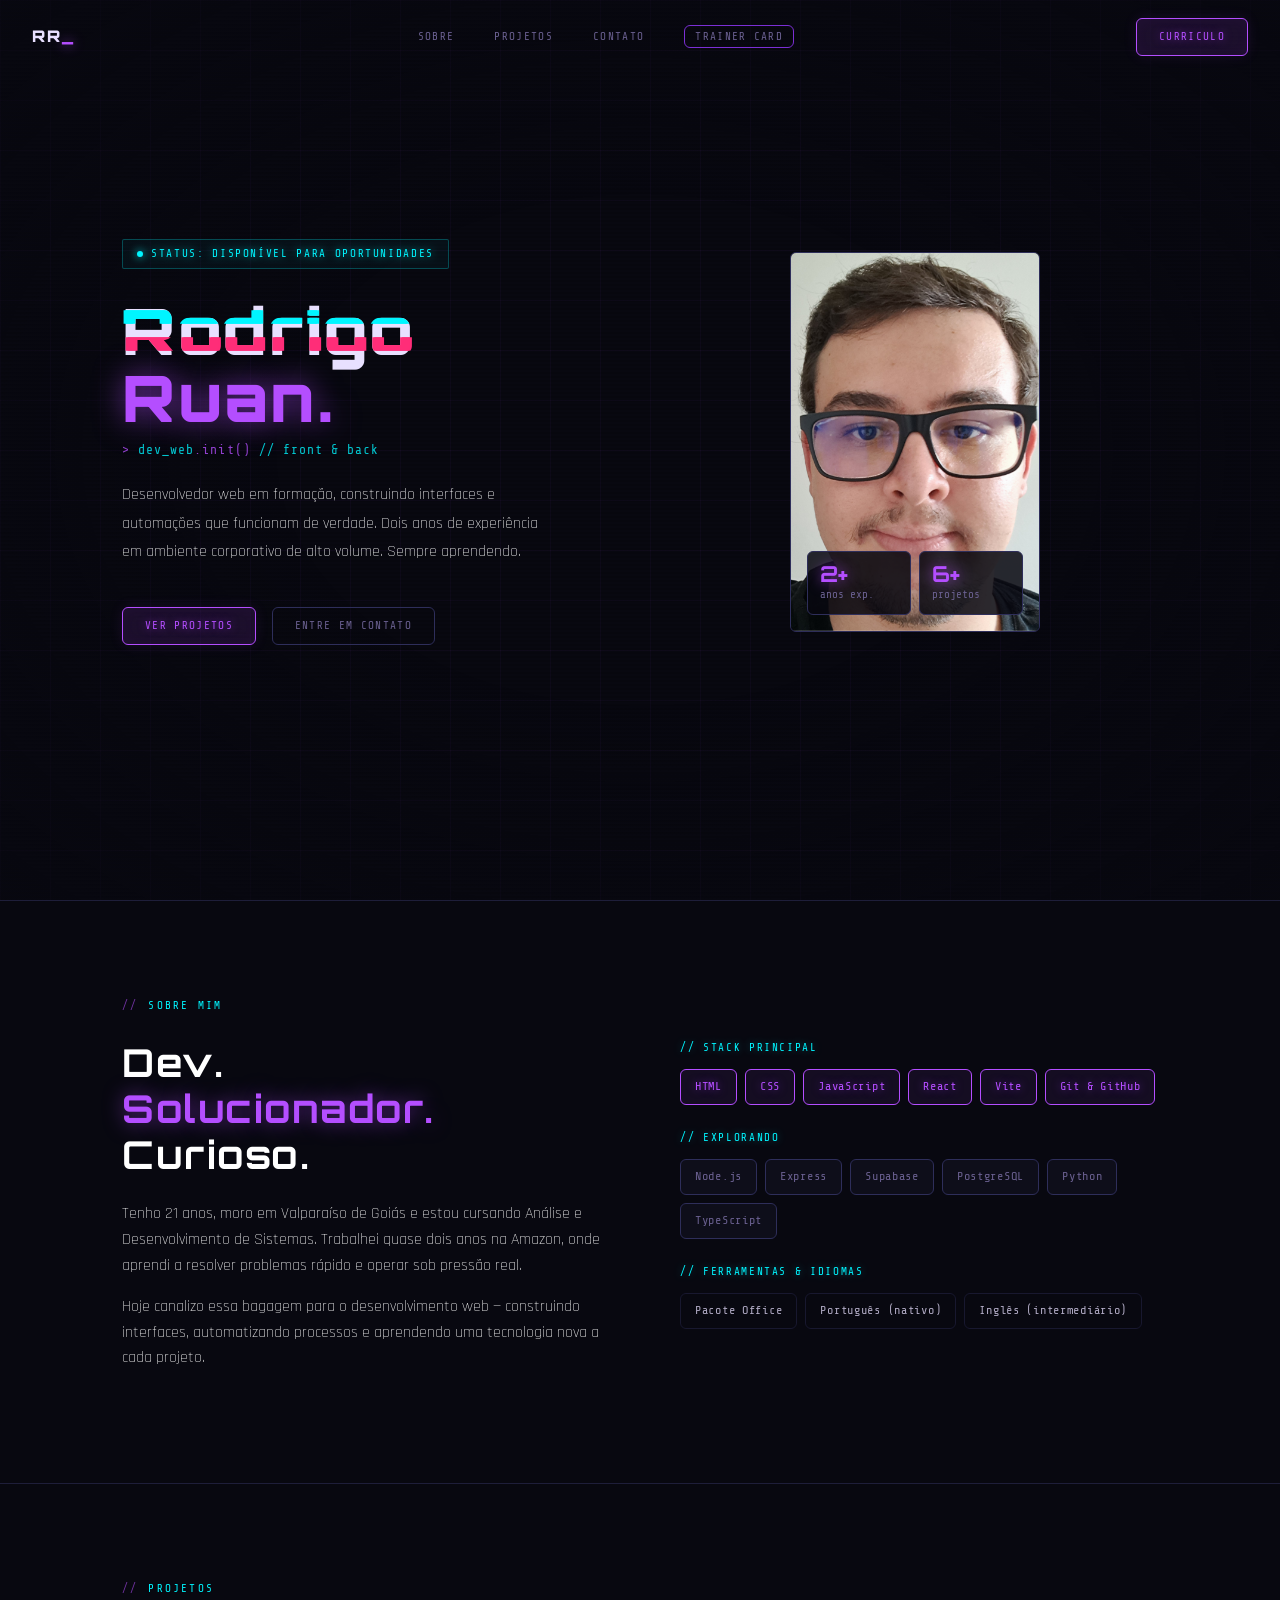
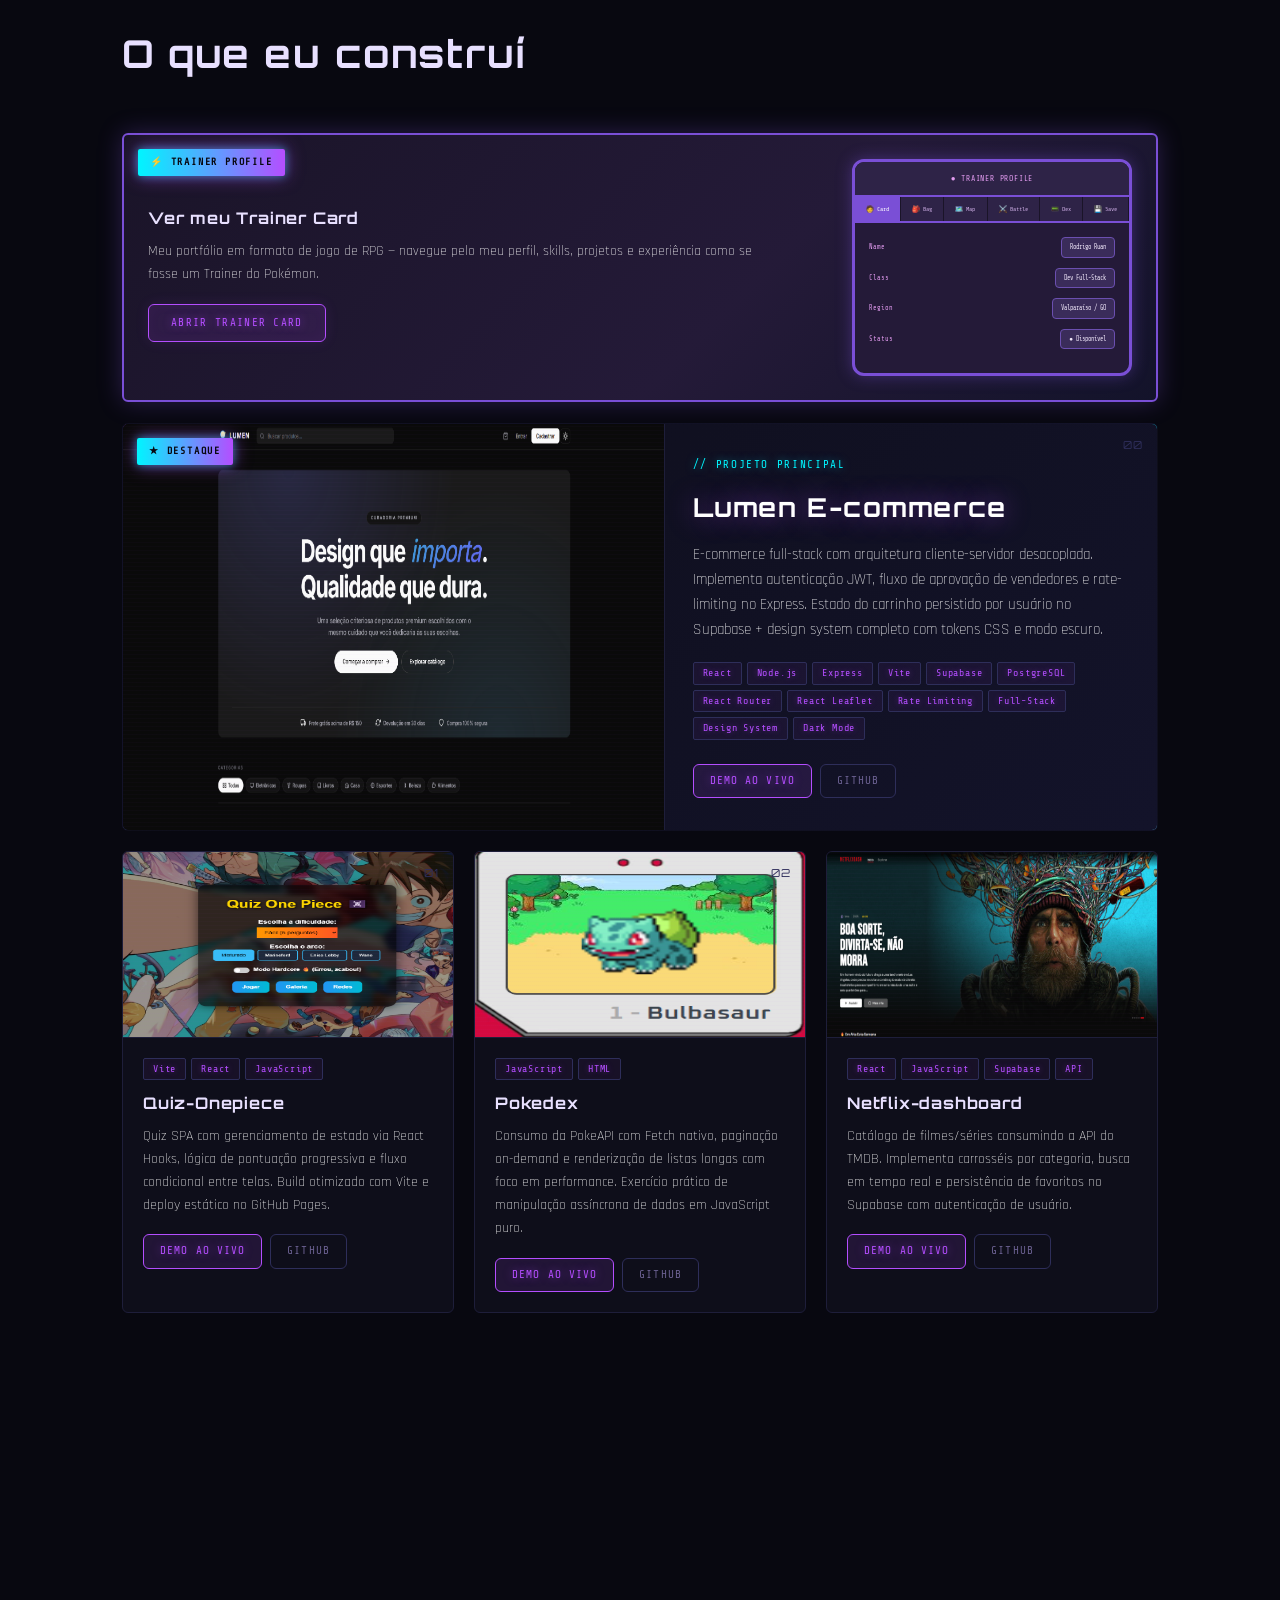
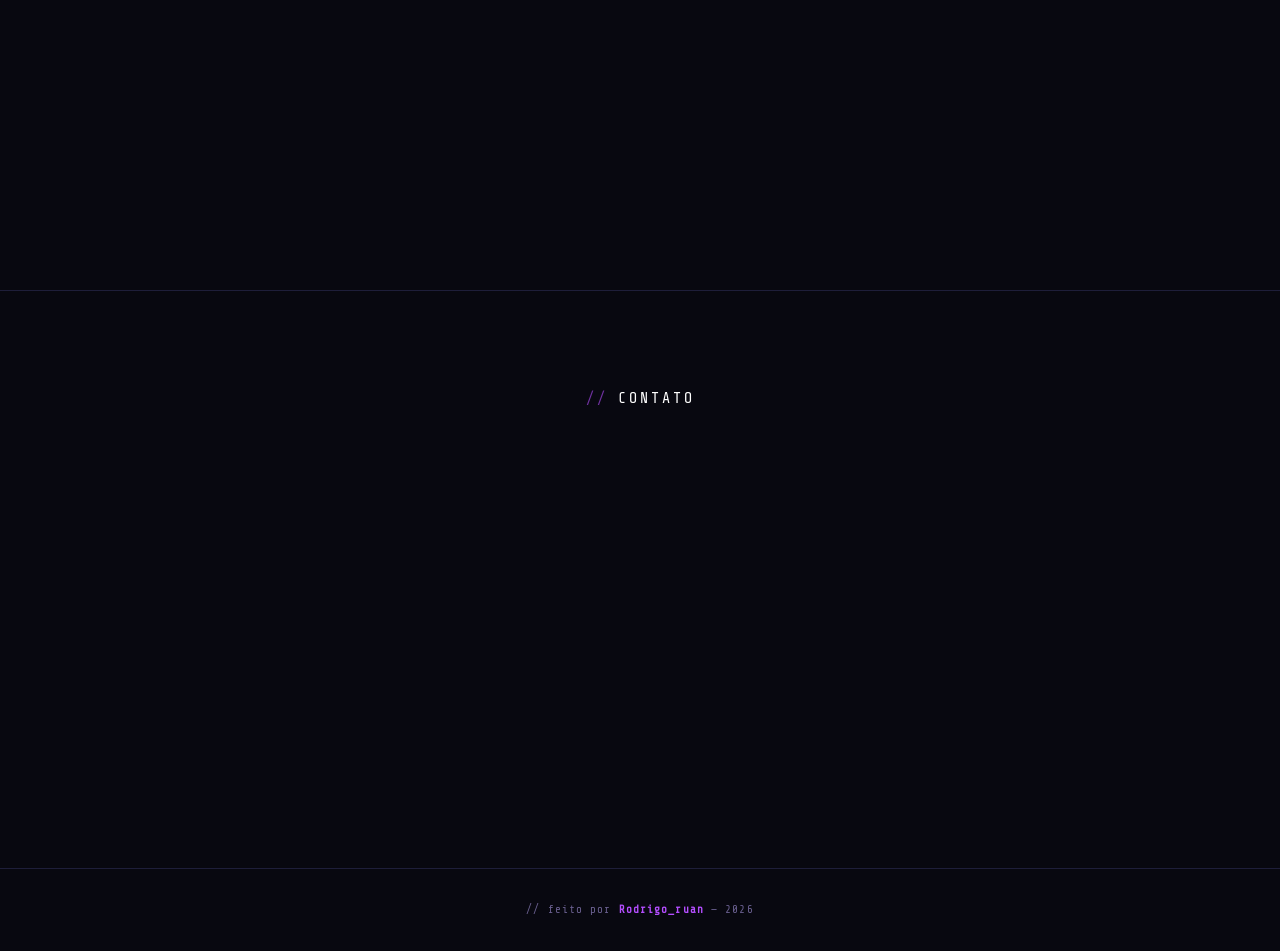
==== commit 1c8fc616: "Fix OG image URL, mobile menu close on nav-cta, remove dead skillObserver - Use absolute URL for og:" ====
--- a/index.html
+++ b/index.html
@@ -15,14 +15,14 @@
   <meta property="og:type" content="website" />
   <meta property="og:title" content="Rodrigo Ruan — Dev Web Full-Stack" />
   <meta property="og:description" content="Desenvolvedor web em formação. Projetos em React, Node.js e Python. Disponível para oportunidades." />
-  <meta property="og:image" content="img/eu.JPG" />
+  <meta property="og:image" content="https://rodrigoruan2.github.io/Portifolio/img/eu.JPG" />
   <meta property="og:locale" content="pt_BR" />
 
   <!-- Twitter Card -->
   <meta name="twitter:card" content="summary_large_image" />
   <meta name="twitter:title" content="Rodrigo Ruan — Dev Web Full-Stack" />
   <meta name="twitter:description" content="Desenvolvedor web em formação. Projetos em React, Node.js e Python." />
-  <meta name="twitter:image" content="img/eu.JPG" />
+  <meta name="twitter:image" content="https://rodrigoruan2.github.io/Portifolio/img/eu.JPG" />
 
   <!-- Favicon (emoji inline para não precisar de arquivo extra) -->
   <link rel="icon" href="data:image/svg+xml,<svg xmlns=%22http://www.w3.org/2000/svg%22 viewBox=%220 0 100 100%22><text y=%22.9em%22 font-size=%2290%22>⚡</text></svg>" />
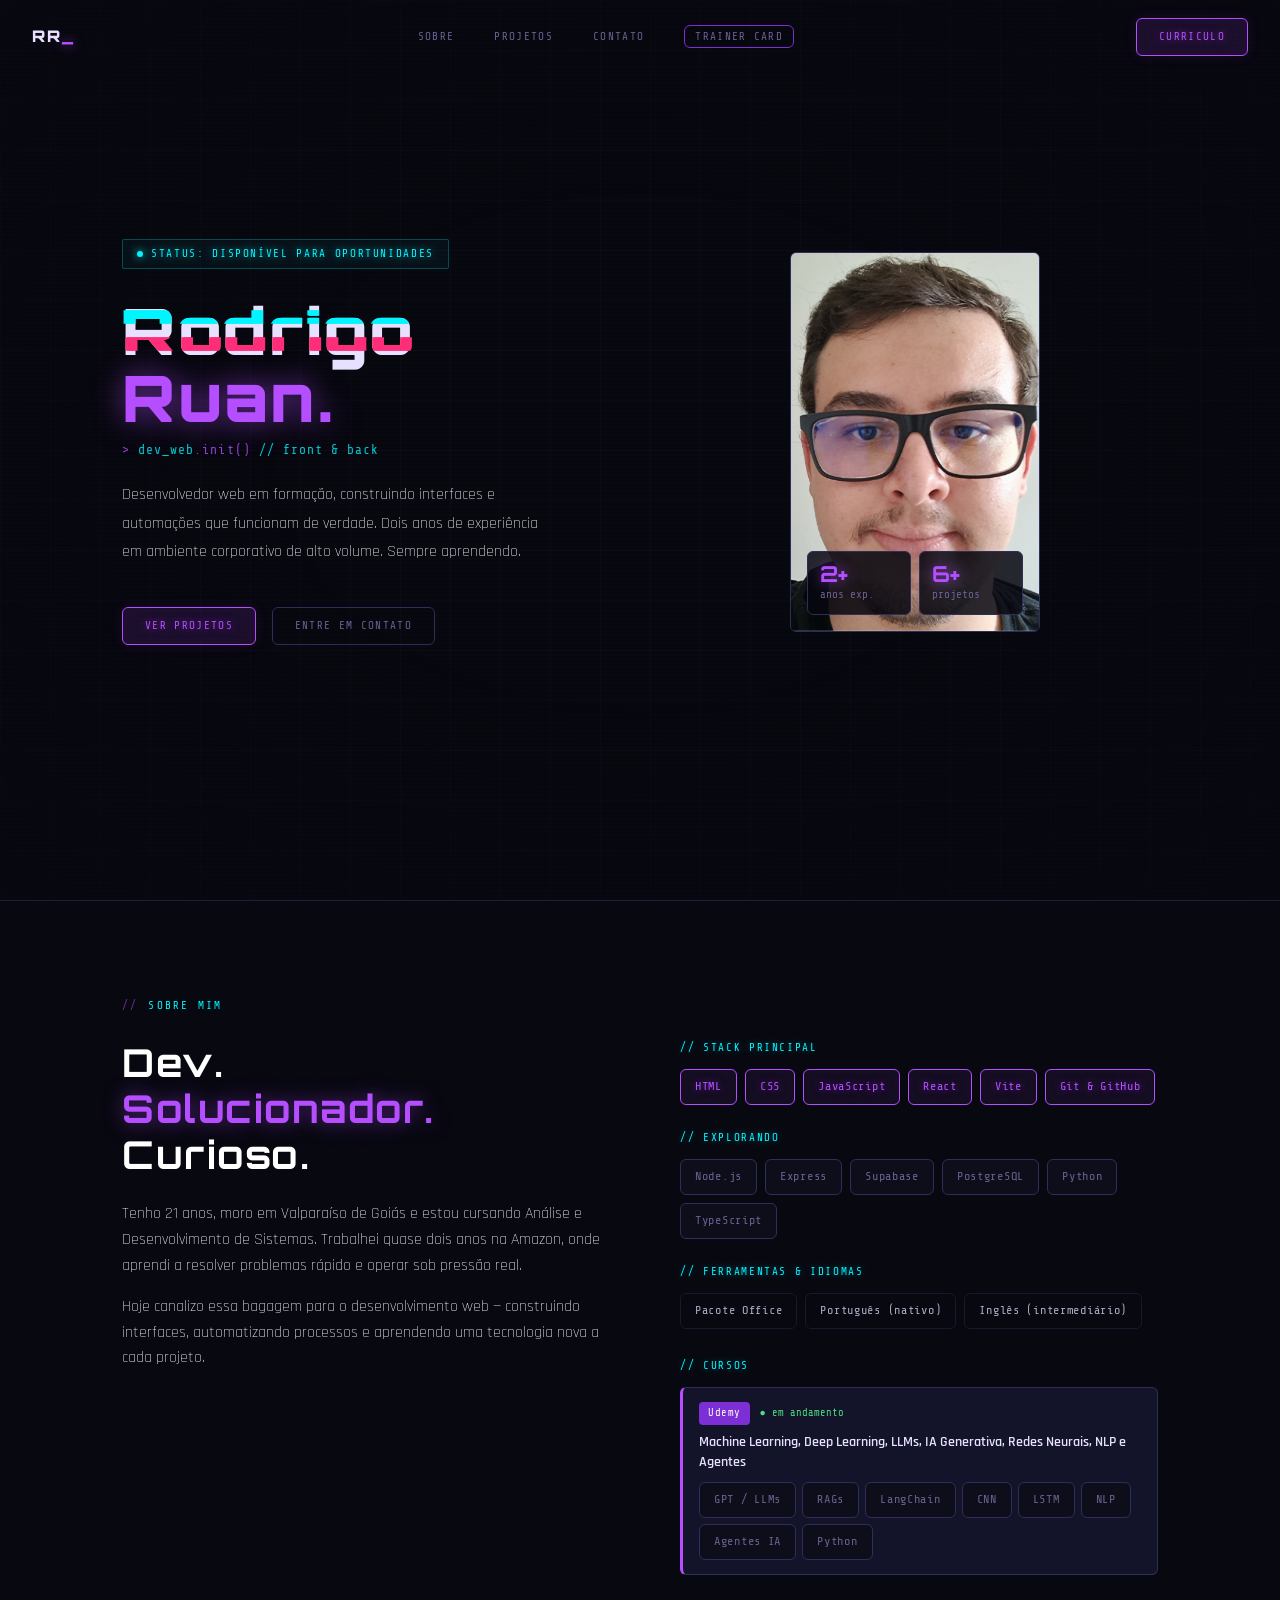
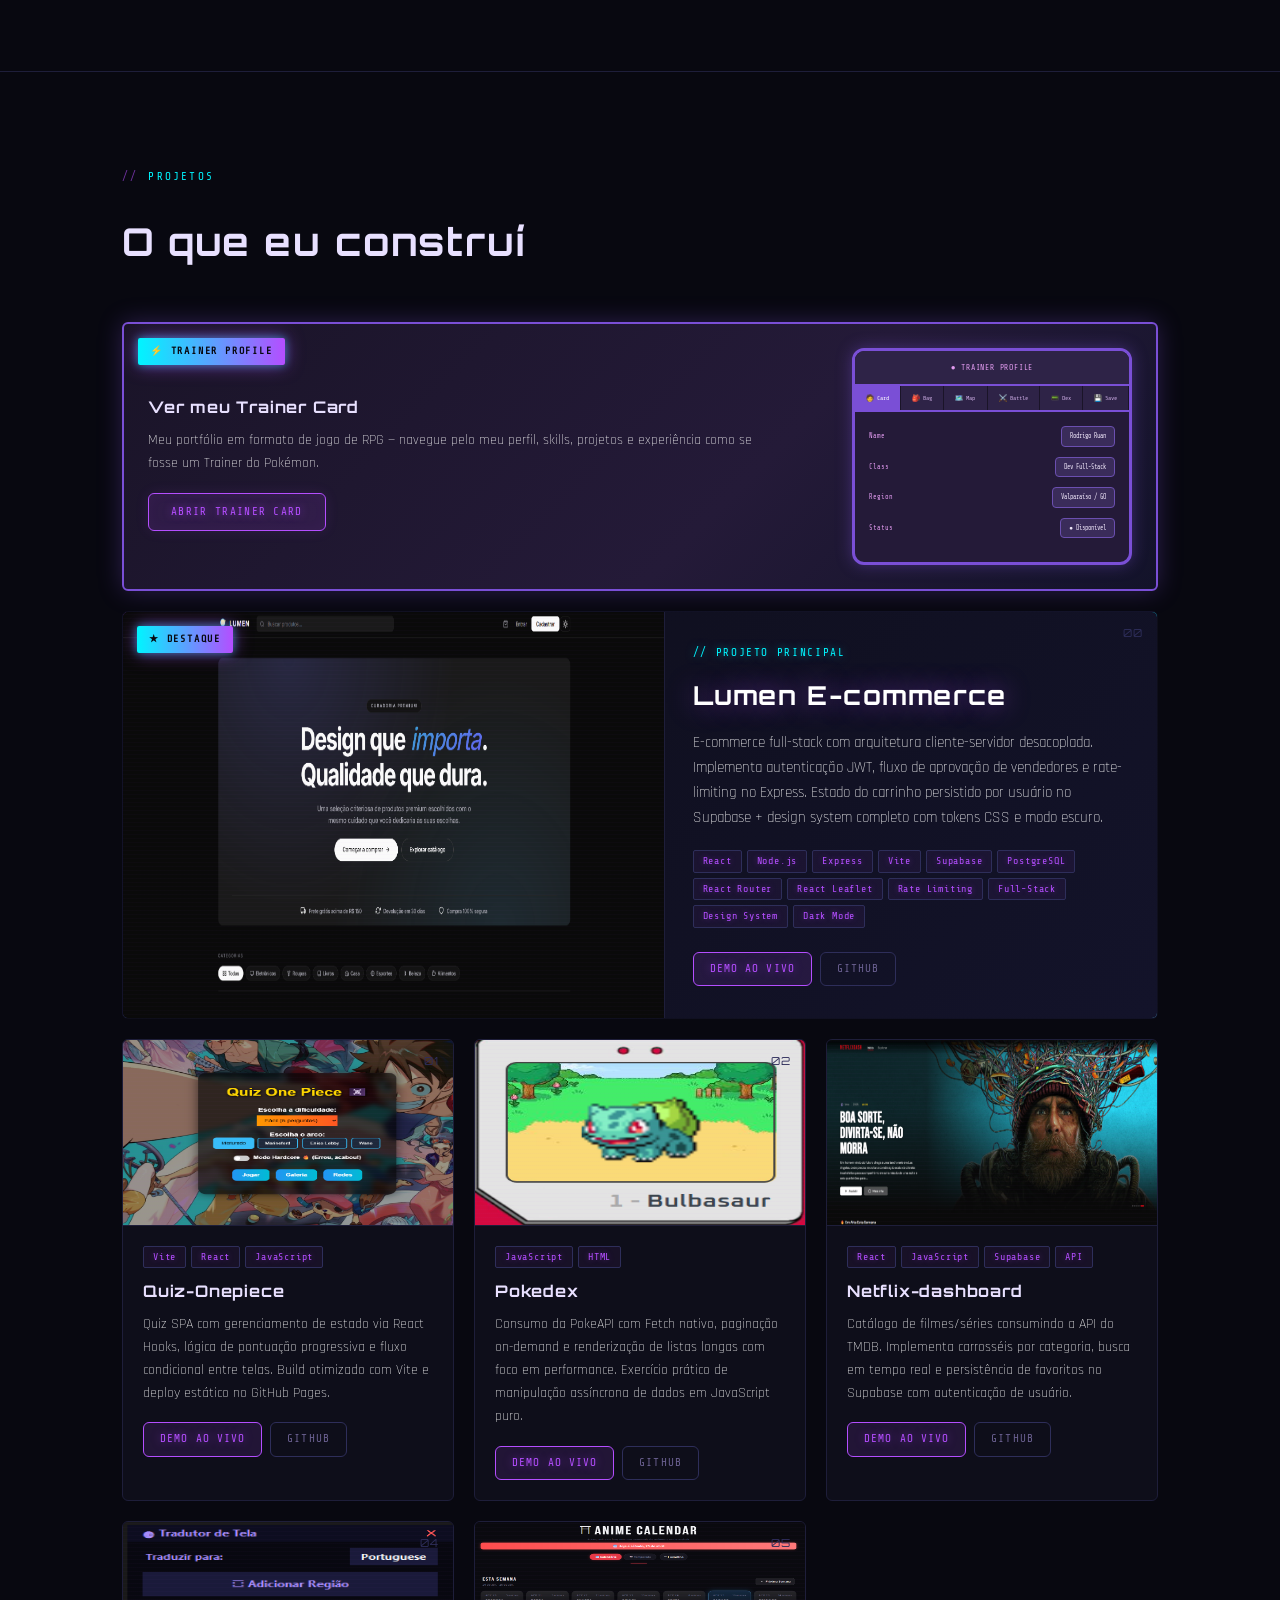
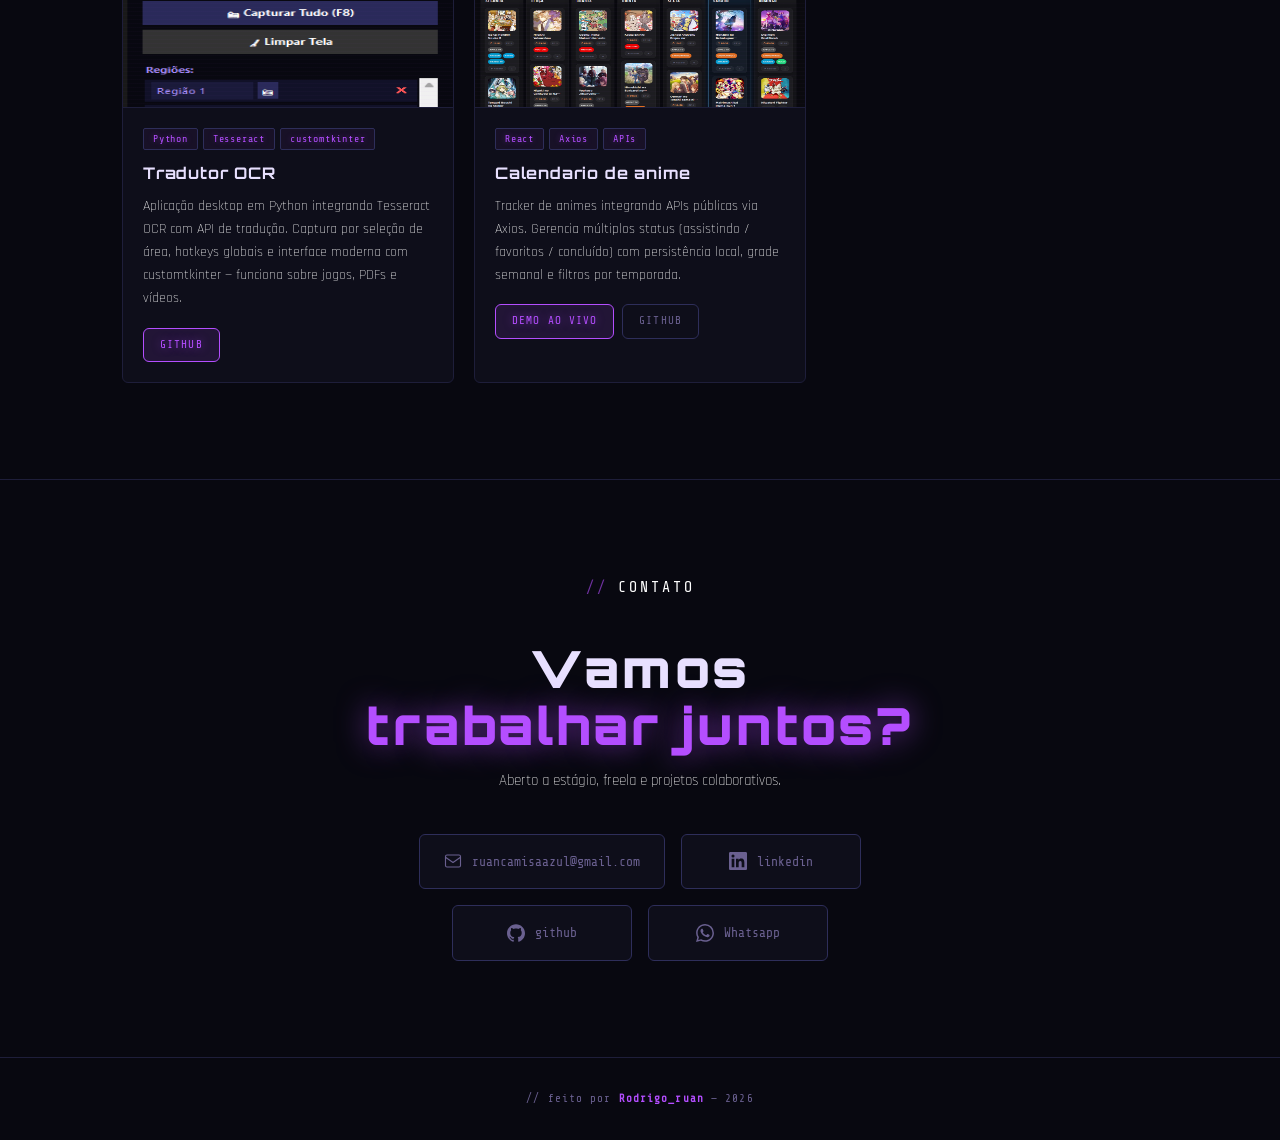
==== commit a5fbcad8: "Add Udemy ML/IA course to Battle log and portfolio about section" ====
--- a/index.html
+++ b/index.html
@@ -170,6 +170,27 @@
               <span class="skill-tag alt">Pacote Office</span>
               <span class="skill-tag alt">Português (nativo)</span>
               <span class="skill-tag alt">Inglês (intermediário)</span>
+            </div>
+          </div>
+
+          <div class="skills-block curso-block">
+            <div class="skills-block-label">// cursos</div>
+            <div class="curso-card">
+              <div class="curso-header">
+                <span class="curso-badge">Udemy</span>
+                <span class="curso-status">● em andamento</span>
+              </div>
+              <div class="curso-titulo">Machine Learning, Deep Learning, LLMs, IA Generativa, Redes Neurais, NLP e Agentes</div>
+              <div class="curso-tags">
+                <span class="skill-tag muted">GPT / LLMs</span>
+                <span class="skill-tag muted">RAGs</span>
+                <span class="skill-tag muted">LangChain</span>
+                <span class="skill-tag muted">CNN</span>
+                <span class="skill-tag muted">LSTM</span>
+                <span class="skill-tag muted">NLP</span>
+                <span class="skill-tag muted">Agentes IA</span>
+                <span class="skill-tag muted">Python</span>
+              </div>
             </div>
           </div>
 
--- a/style.css
+++ b/style.css
@@ -1318,3 +1318,50 @@
   .trainer-preview-card { width: 100%; }
   .trainer-banner-right { width: 100%; }
 }
+
+/* ============================================================
+   CURSO CARD (seção sobre)
+============================================================ */
+.curso-block { margin-top: 4px; }
+
+.curso-card {
+  background: var(--surface2);
+  border: 1px solid var(--border2);
+  border-left: 3px solid var(--purple);
+  border-radius: var(--radius);
+  padding: 14px 16px;
+}
+
+.curso-header {
+  display: flex;
+  align-items: center;
+  gap: 10px;
+  margin-bottom: 8px;
+}
+
+.curso-badge {
+  background: var(--purple-dim);
+  color: #fff;
+  font-family: var(--font-mono);
+  font-size: 0.65rem;
+  padding: 3px 9px;
+  border-radius: 4px;
+  letter-spacing: 0.05em;
+}
+
+.curso-status {
+  color: #4ade80;
+  font-family: var(--font-mono);
+  font-size: 0.65rem;
+}
+
+.curso-titulo {
+  color: var(--text);
+  font-family: var(--font-body);
+  font-size: 0.85rem;
+  font-weight: 600;
+  line-height: 1.45;
+  margin-bottom: 10px;
+}
+
+.curso-tags { display: flex; flex-wrap: wrap; gap: 6px; }
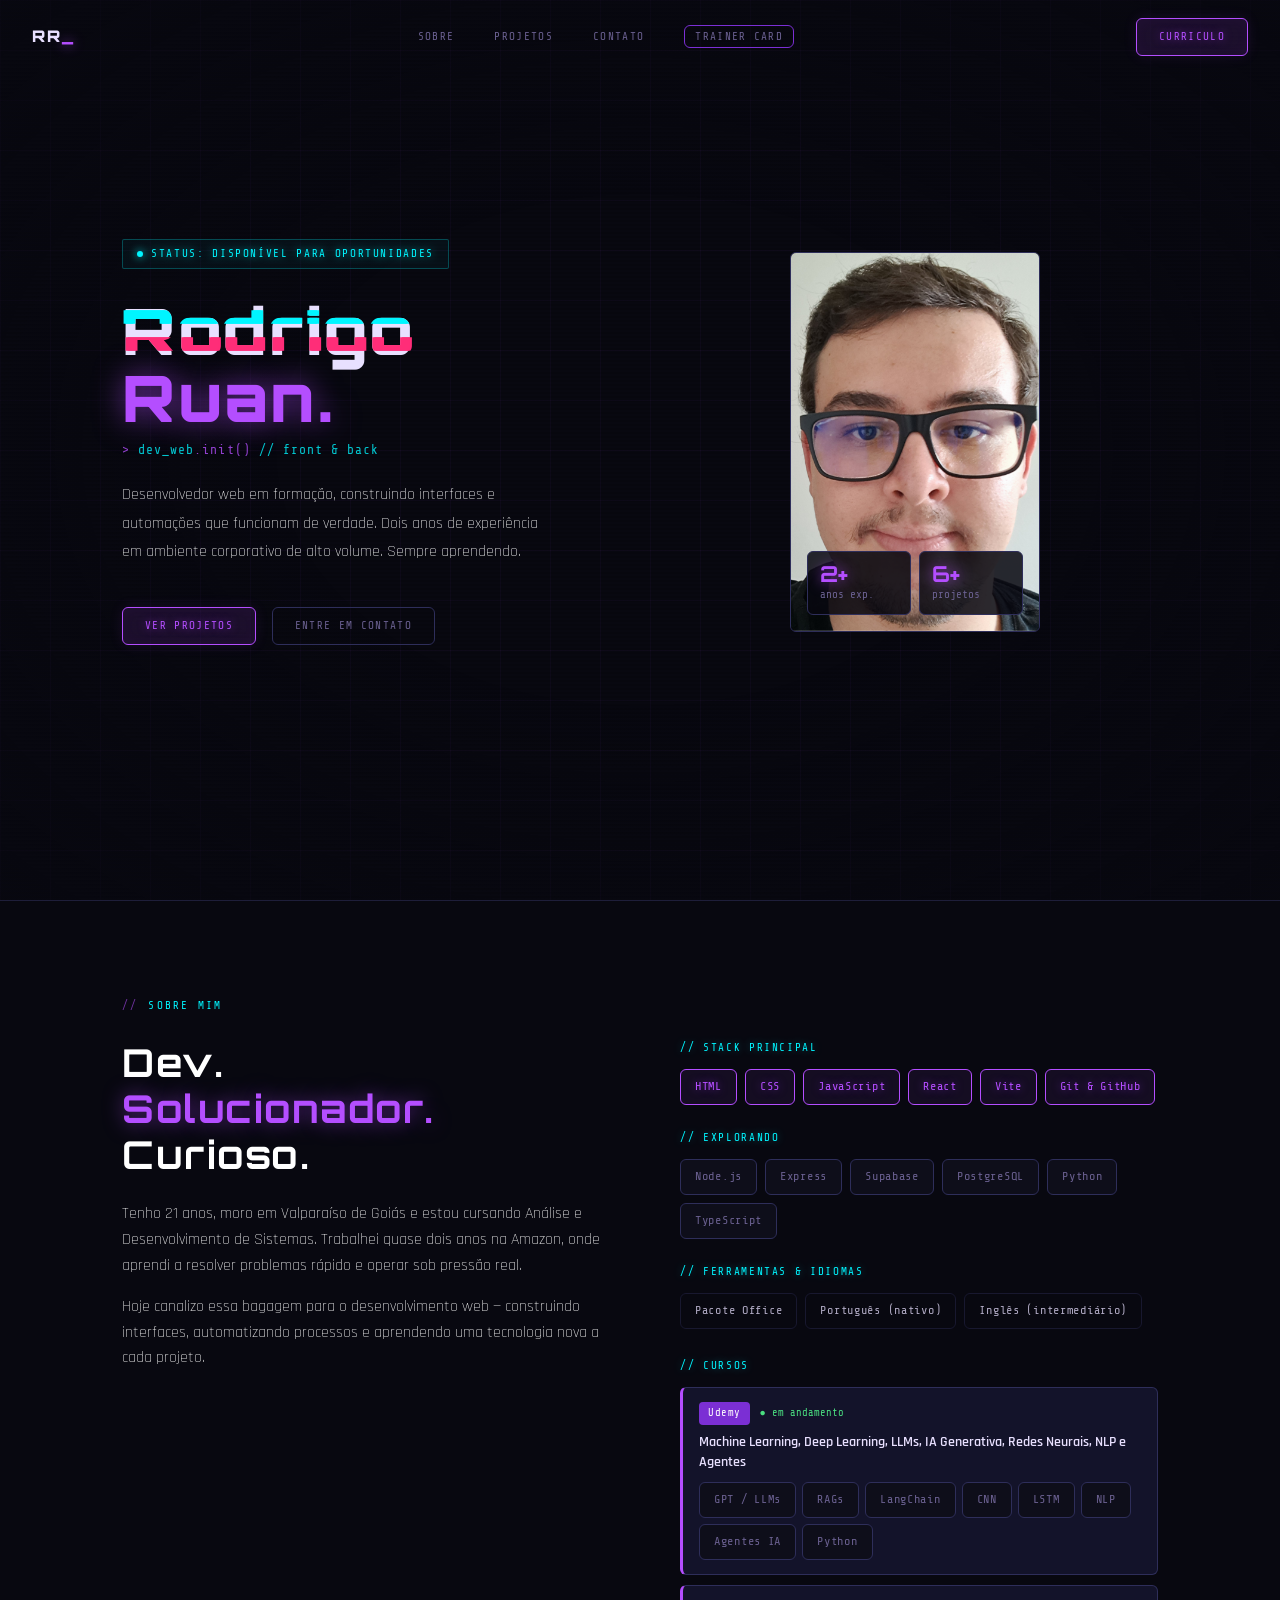
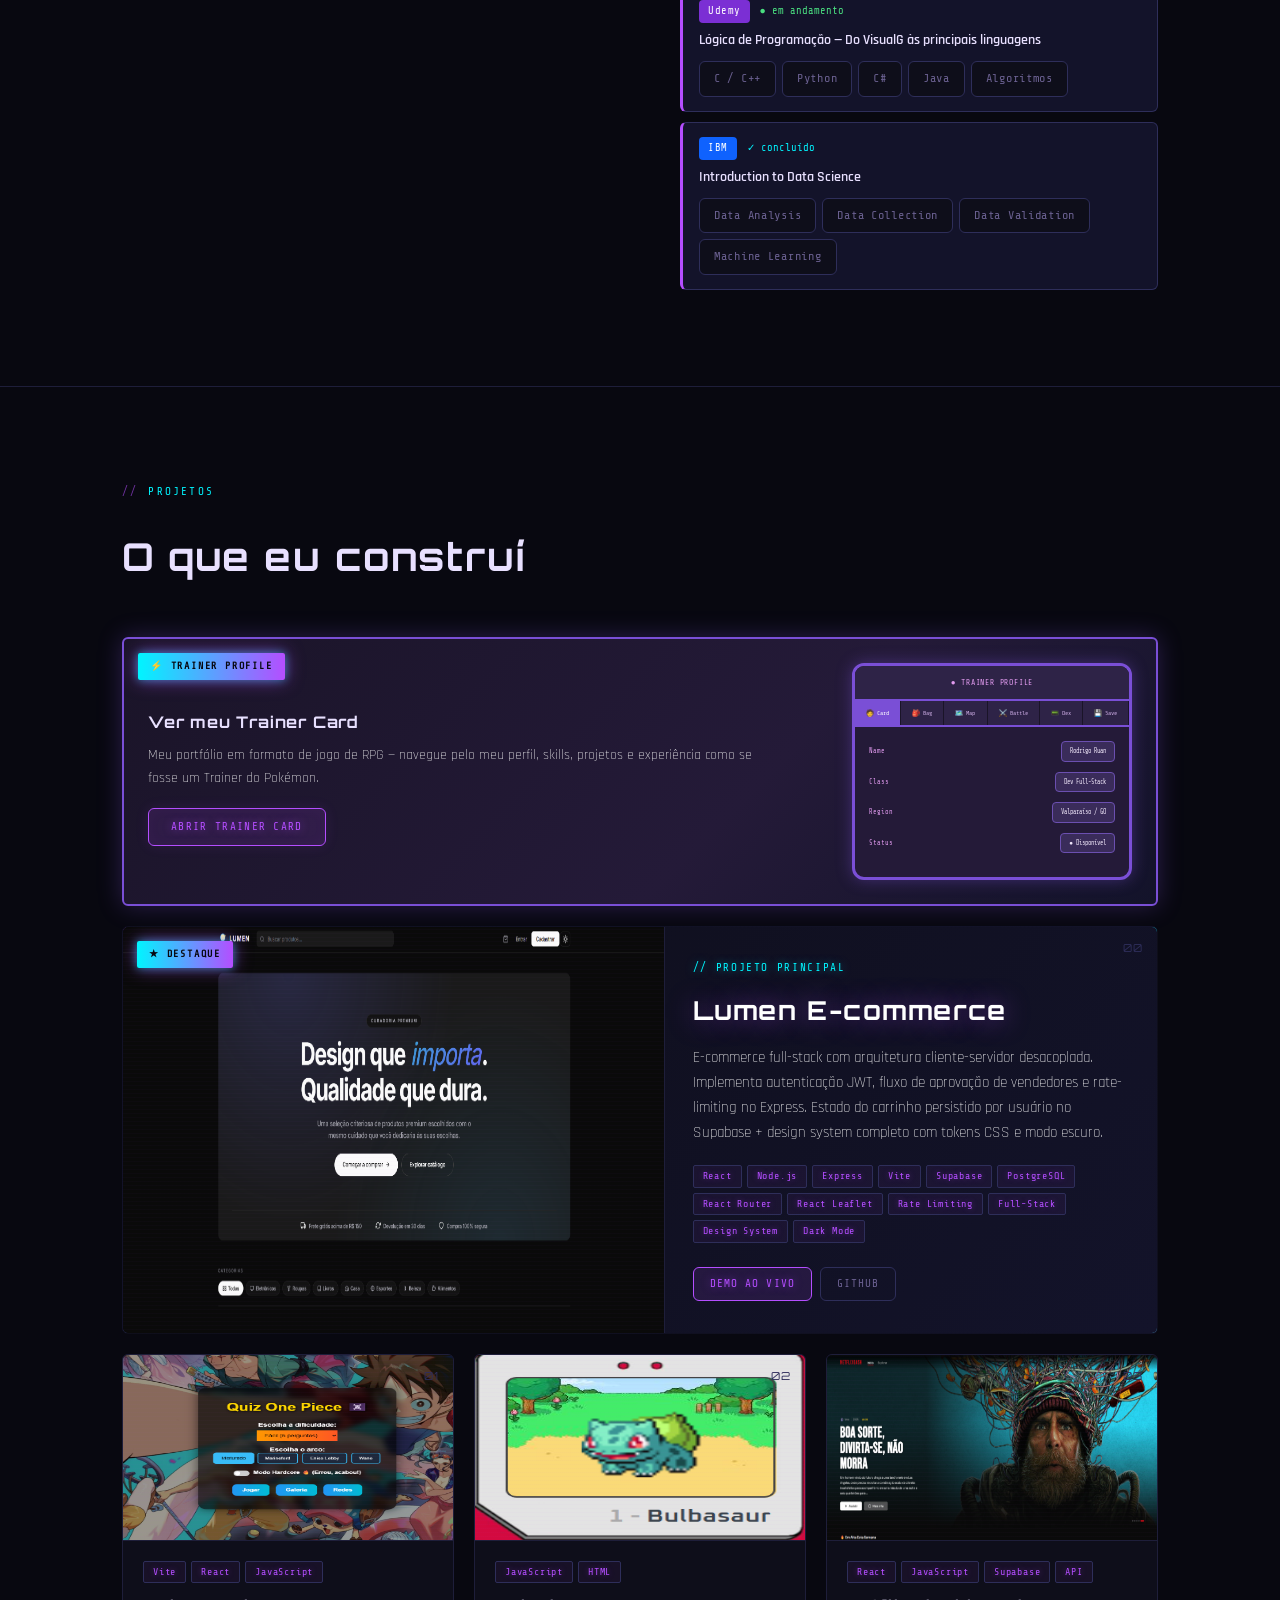
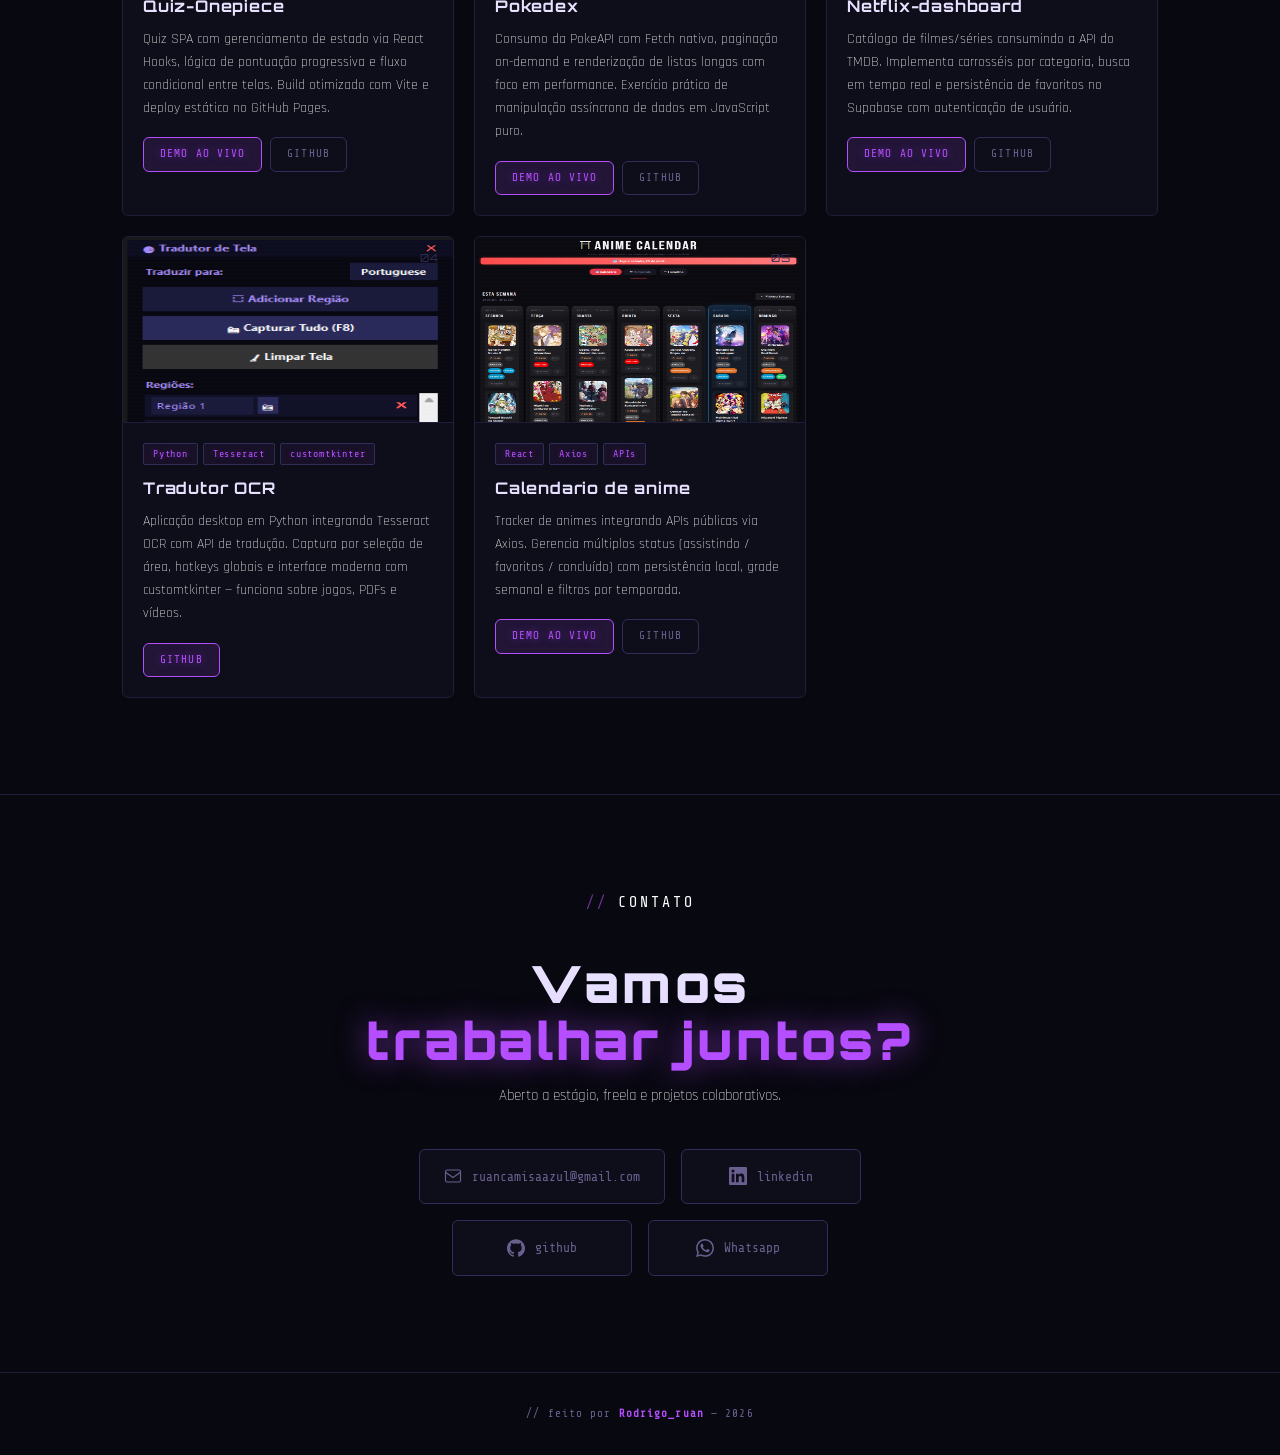
==== commit 5712ee8b: "Add logic programming and data science courses to Battle and about section" ====
--- a/index.html
+++ b/index.html
@@ -190,6 +190,35 @@
                 <span class="skill-tag muted">NLP</span>
                 <span class="skill-tag muted">Agentes IA</span>
                 <span class="skill-tag muted">Python</span>
+              </div>
+            </div>
+
+            <div class="curso-card">
+              <div class="curso-header">
+                <span class="curso-badge">Udemy</span>
+                <span class="curso-status">● em andamento</span>
+              </div>
+              <div class="curso-titulo">Lógica de Programação — Do VisualG às principais linguagens</div>
+              <div class="curso-tags">
+                <span class="skill-tag muted">C / C++</span>
+                <span class="skill-tag muted">Python</span>
+                <span class="skill-tag muted">C#</span>
+                <span class="skill-tag muted">Java</span>
+                <span class="skill-tag muted">Algoritmos</span>
+              </div>
+            </div>
+
+            <div class="curso-card">
+              <div class="curso-header">
+                <span class="curso-badge curso-badge--ibm">IBM</span>
+                <span class="curso-status curso-status--done">✓ concluído</span>
+              </div>
+              <div class="curso-titulo">Introduction to Data Science</div>
+              <div class="curso-tags">
+                <span class="skill-tag muted">Data Analysis</span>
+                <span class="skill-tag muted">Data Collection</span>
+                <span class="skill-tag muted">Data Validation</span>
+                <span class="skill-tag muted">Machine Learning</span>
               </div>
             </div>
           </div>
--- a/style.css
+++ b/style.css
@@ -1365,3 +1365,9 @@
 }
 
 .curso-tags { display: flex; flex-wrap: wrap; gap: 6px; }
+
+.curso-card + .curso-card { margin-top: 10px; }
+
+.curso-badge--ibm { background: #0f62fe; }
+
+.curso-status--done { color: var(--cyan); }
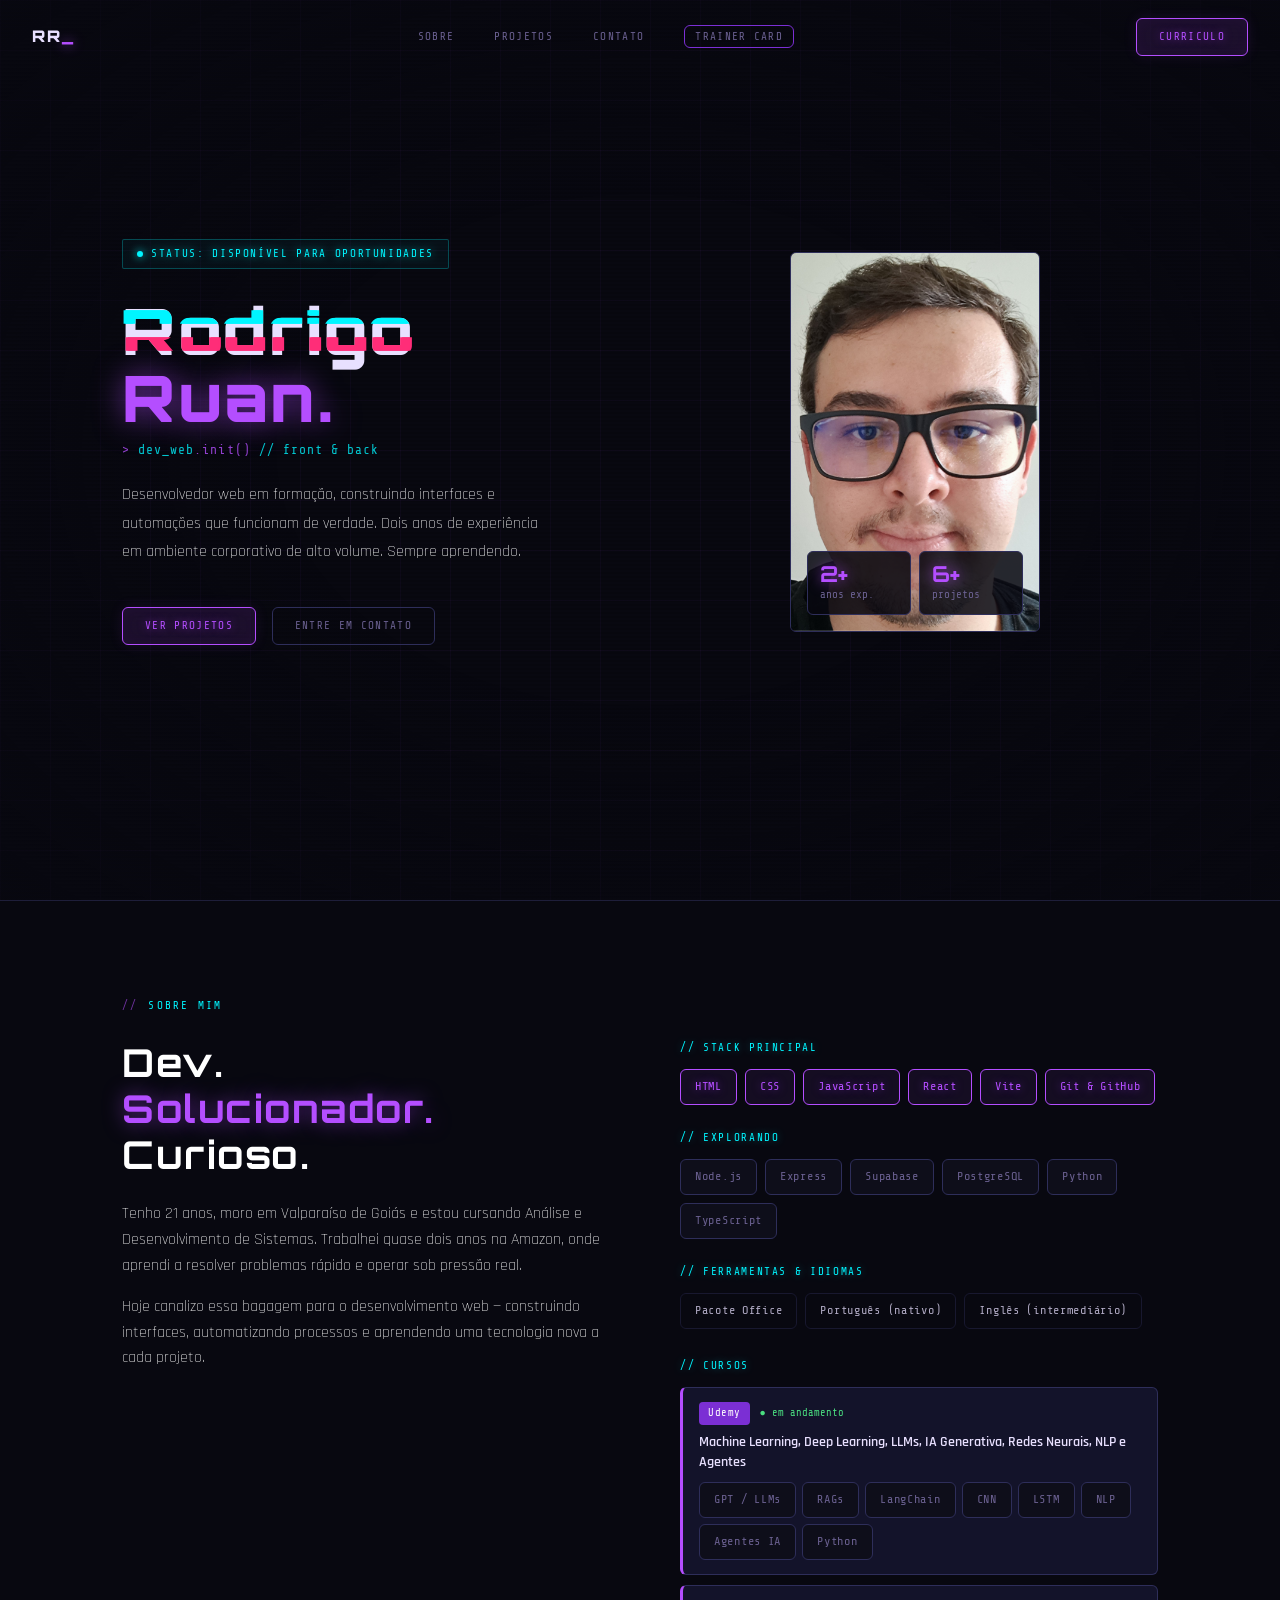
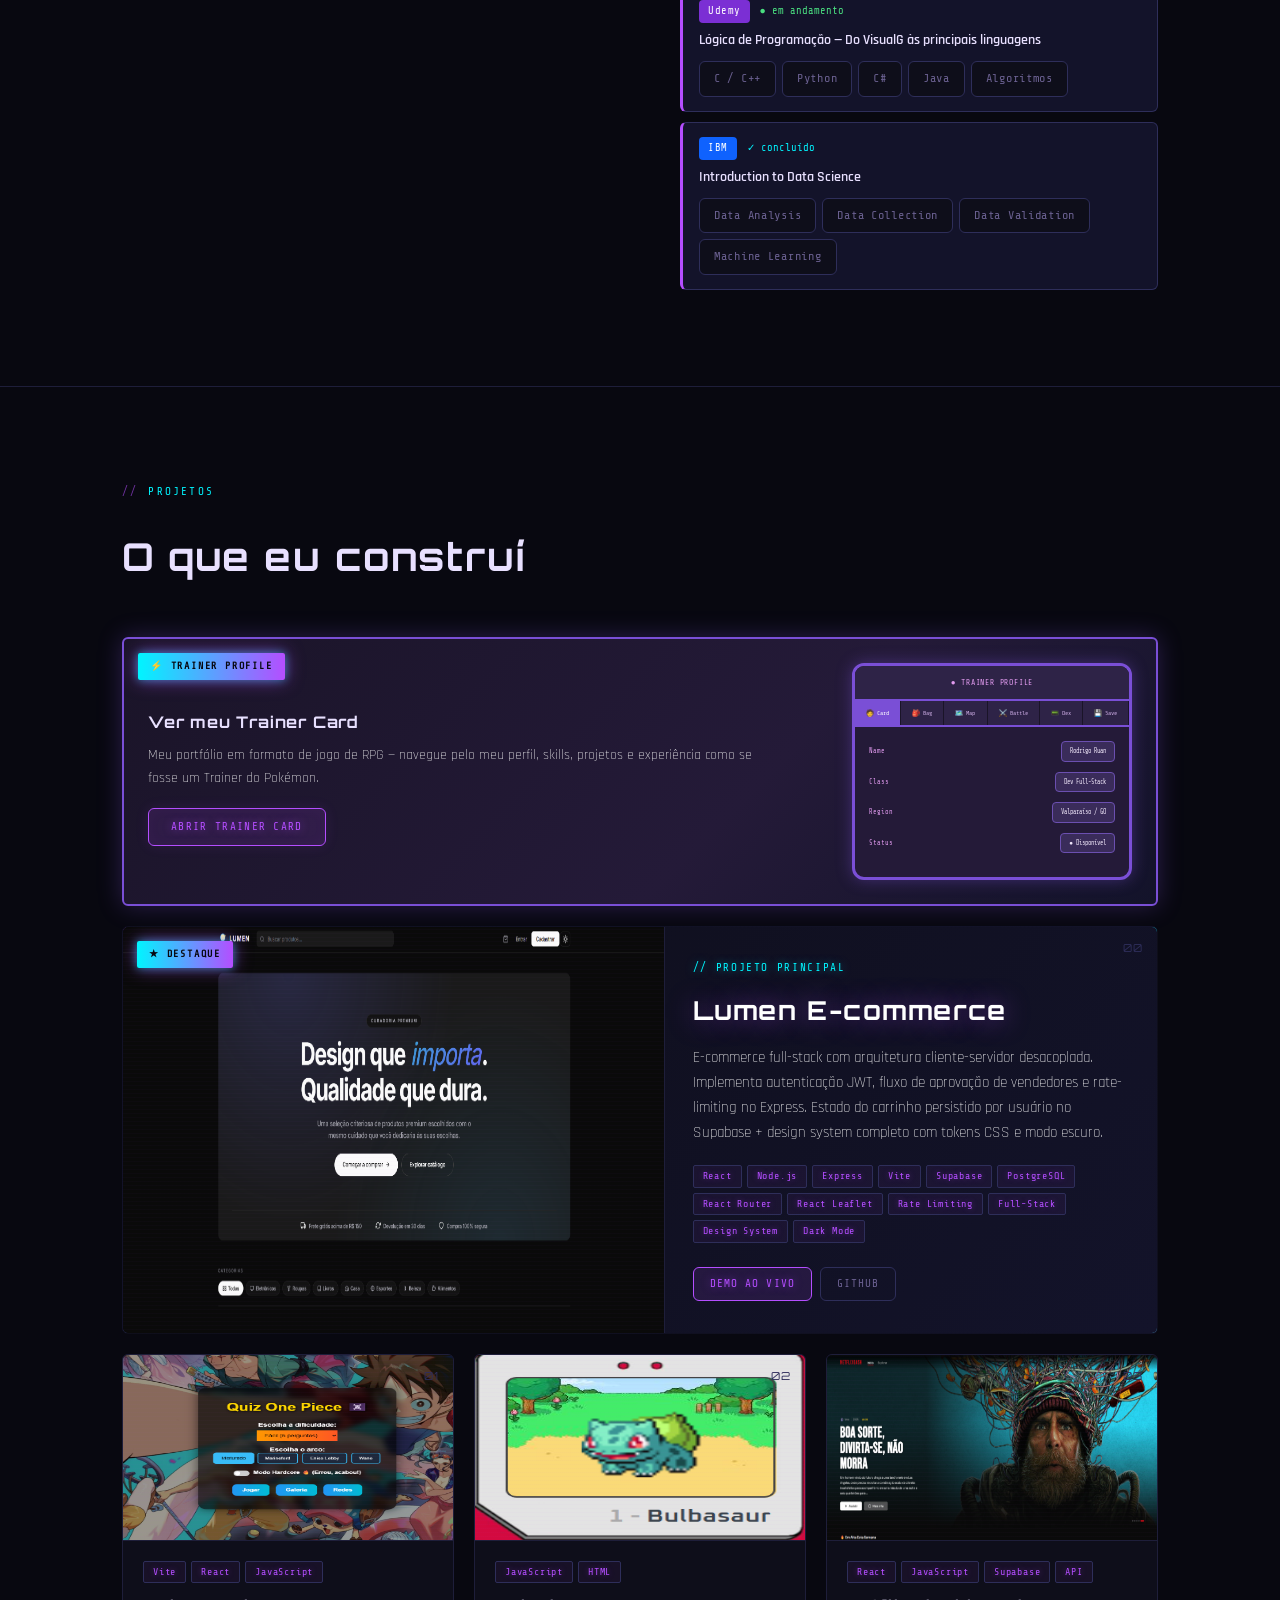
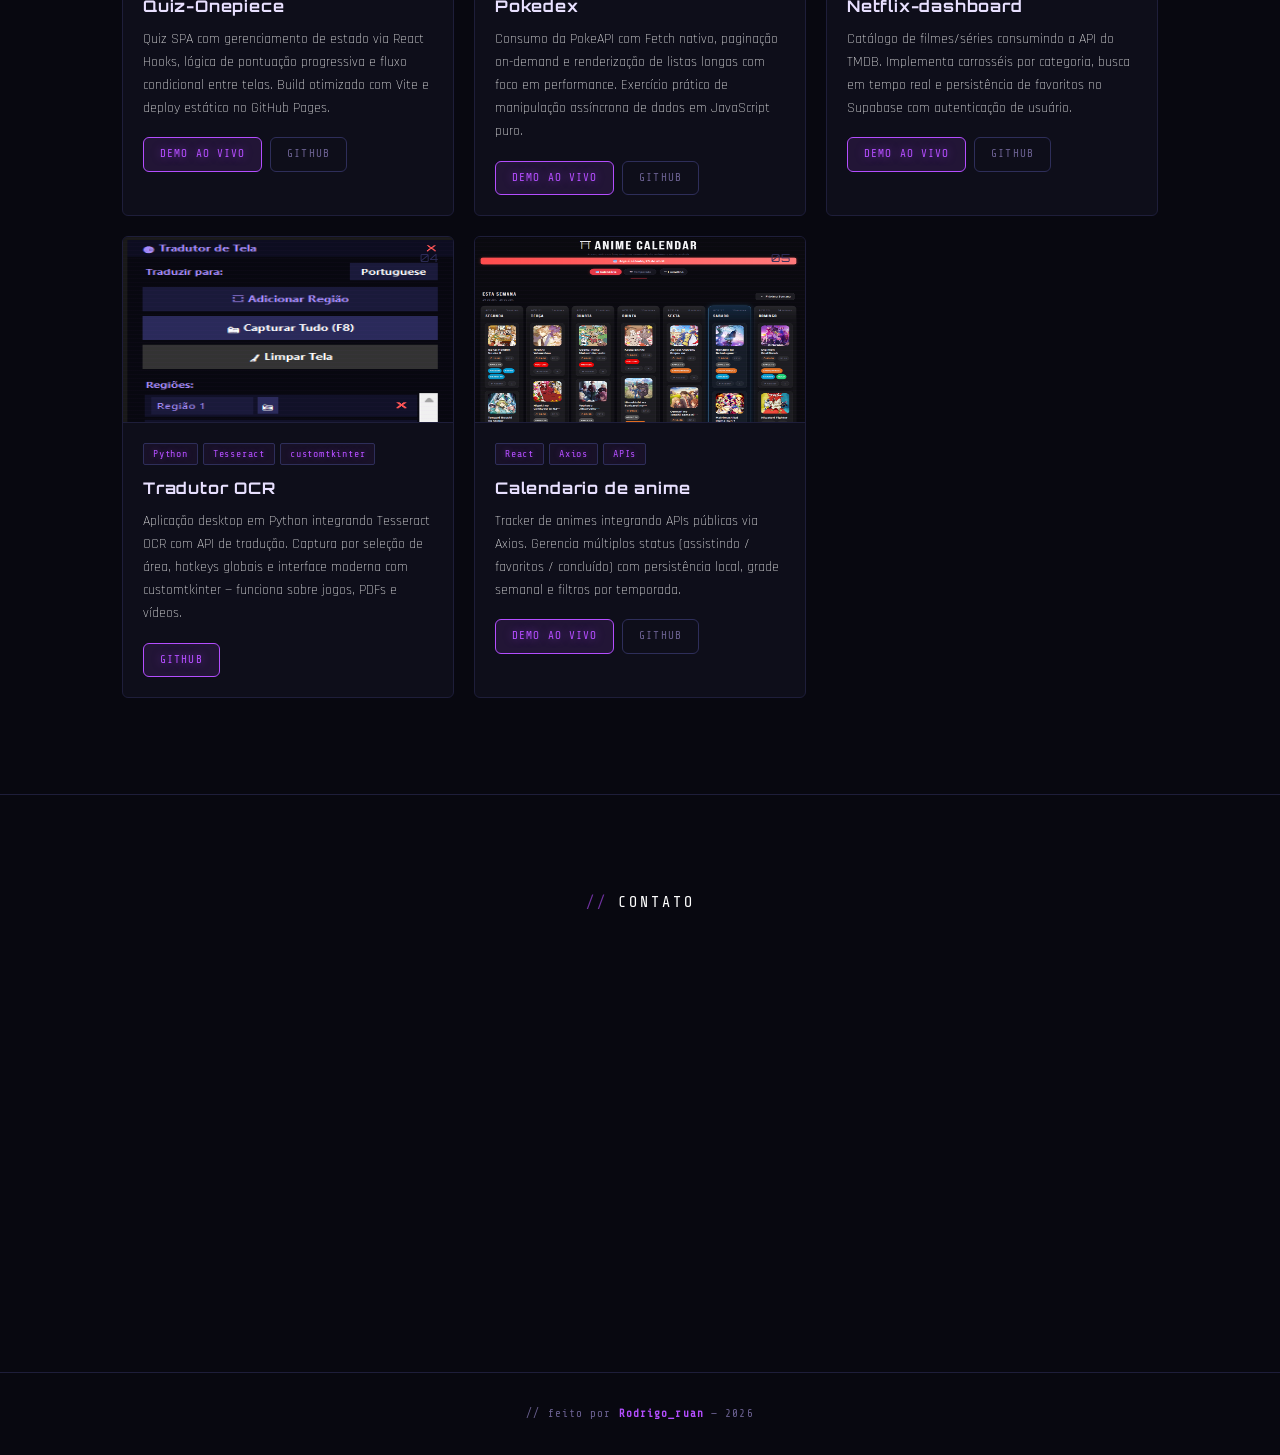
==== commit 66b76638: "Add RR favicon to portfolio and Pokeball favicon to Trainer Card" ====
--- a/index.html
+++ b/index.html
@@ -25,7 +25,7 @@
   <meta name="twitter:image" content="https://rodrigoruan2.github.io/Portifolio/img/eu.JPG" />
 
   <!-- Favicon (emoji inline para não precisar de arquivo extra) -->
-  <link rel="icon" href="data:image/svg+xml,<svg xmlns=%22http://www.w3.org/2000/svg%22 viewBox=%220 0 100 100%22><text y=%22.9em%22 font-size=%2290%22>⚡</text></svg>" />
+  <link rel="icon" href="data:image/svg+xml,<svg xmlns='http://www.w3.org/2000/svg' viewBox='0 0 100 100'><rect width='100' height='100' rx='14' fill='%23080810'/><rect width='100' height='100' rx='14' fill='none' stroke='%23b44eff' stroke-width='4'/><text x='50' y='68' font-family='monospace' font-weight='900' font-size='46' fill='%23b44eff' text-anchor='middle'>RR</text></svg>" />
 
   <link rel="preconnect" href="https://fonts.googleapis.com" />
   <link rel="preconnect" href="https://fonts.gstatic.com" crossorigin />
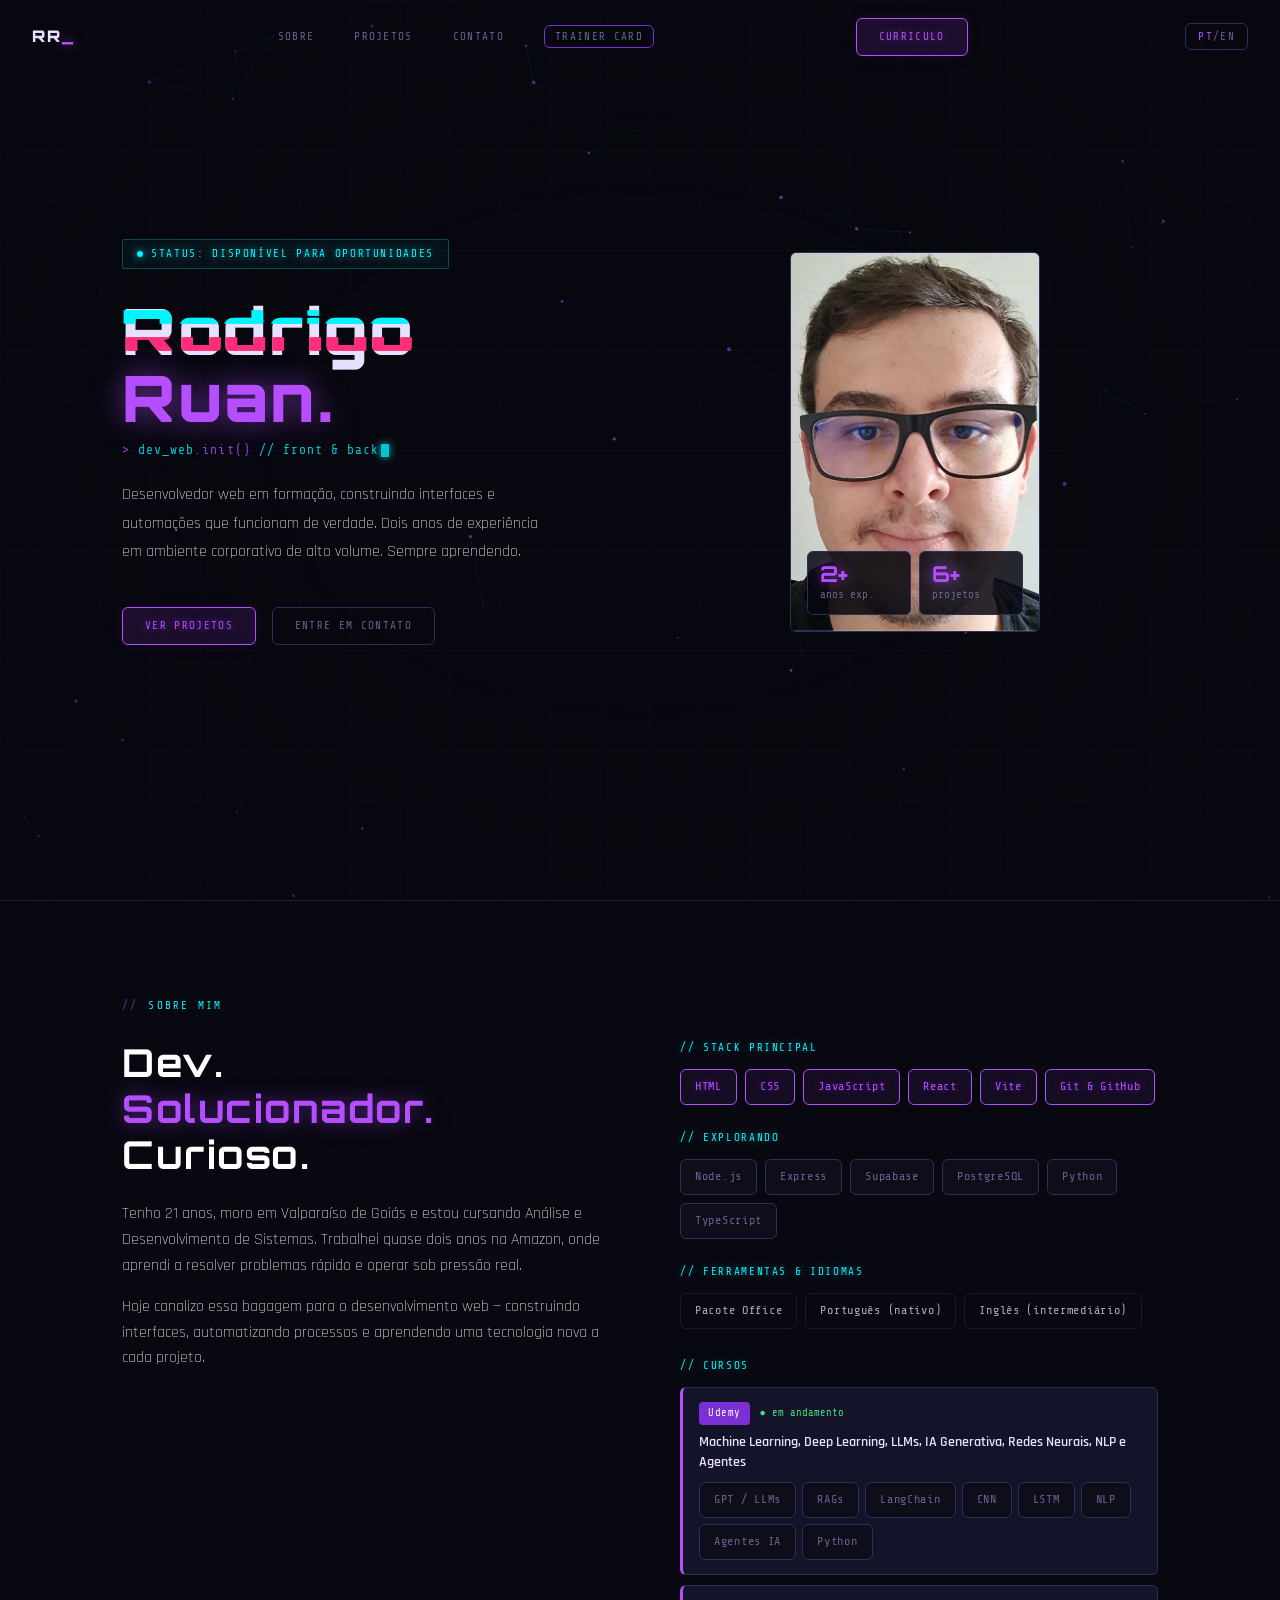
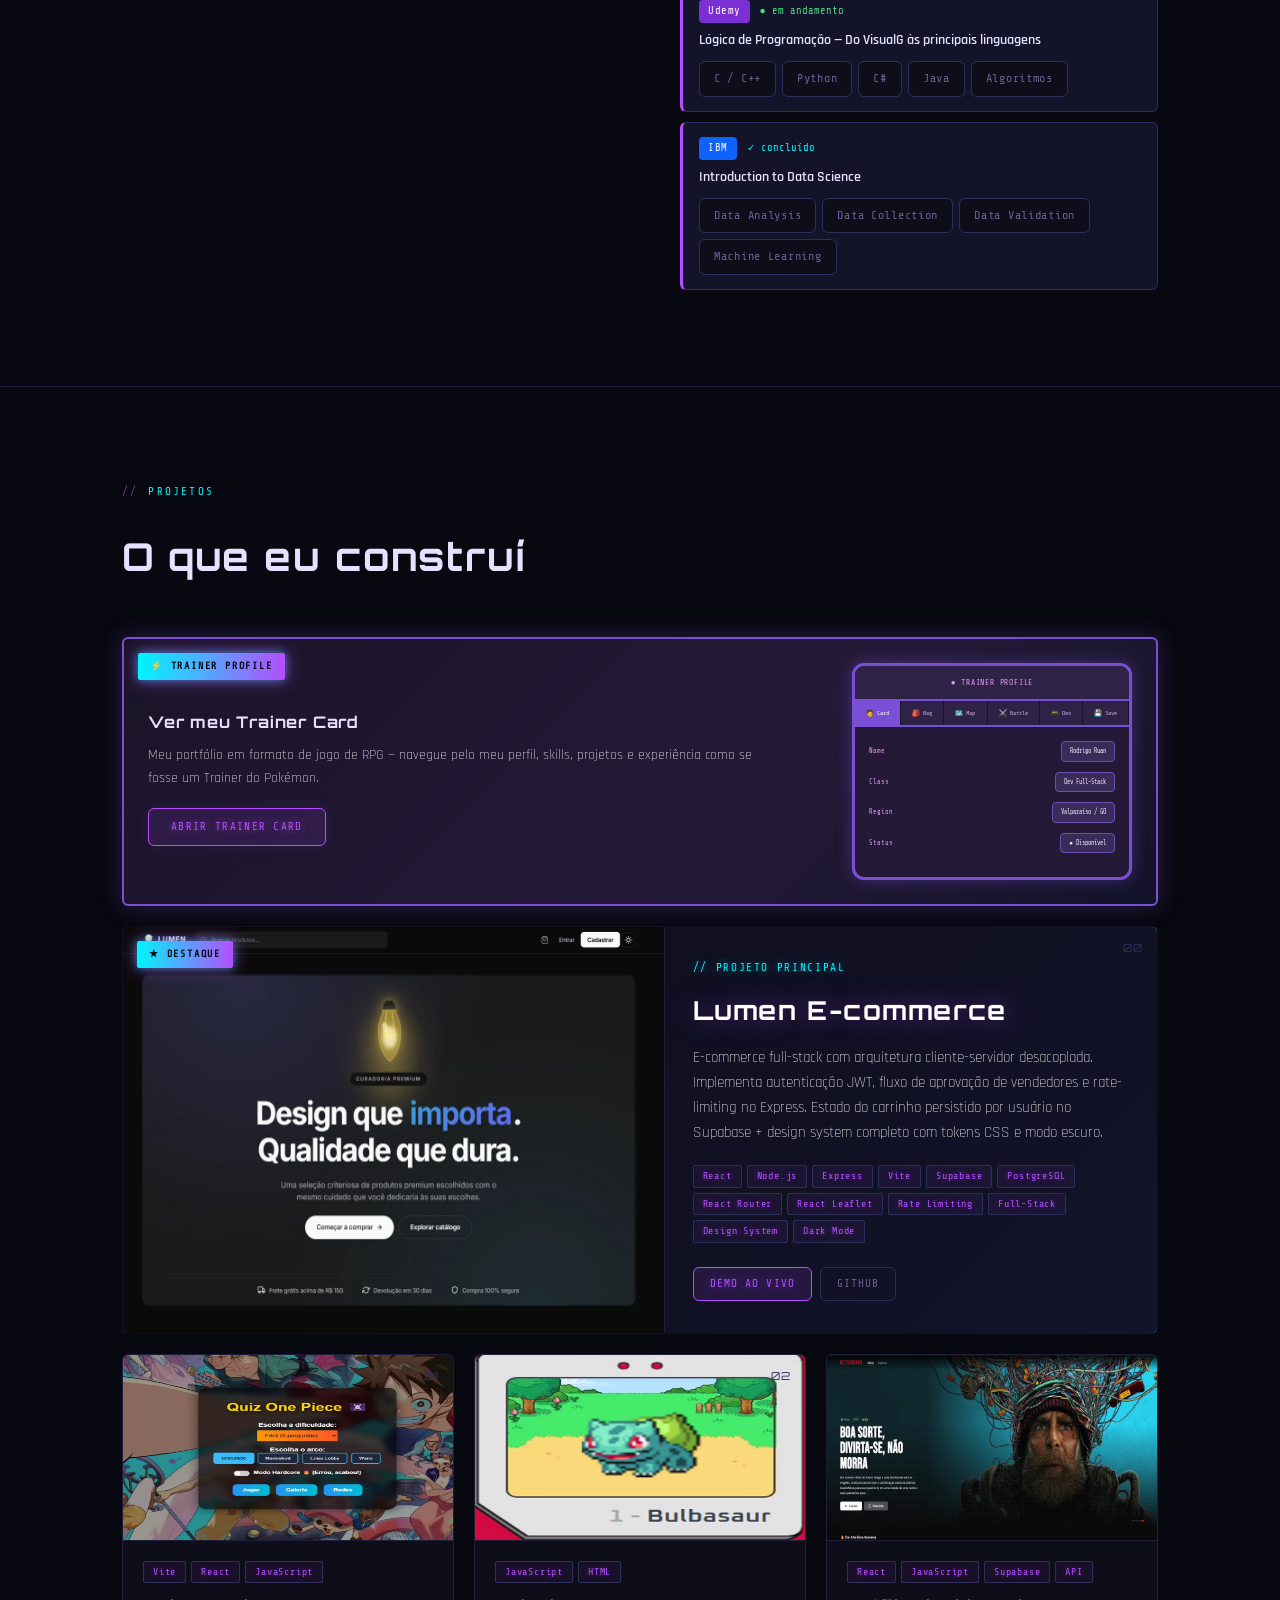
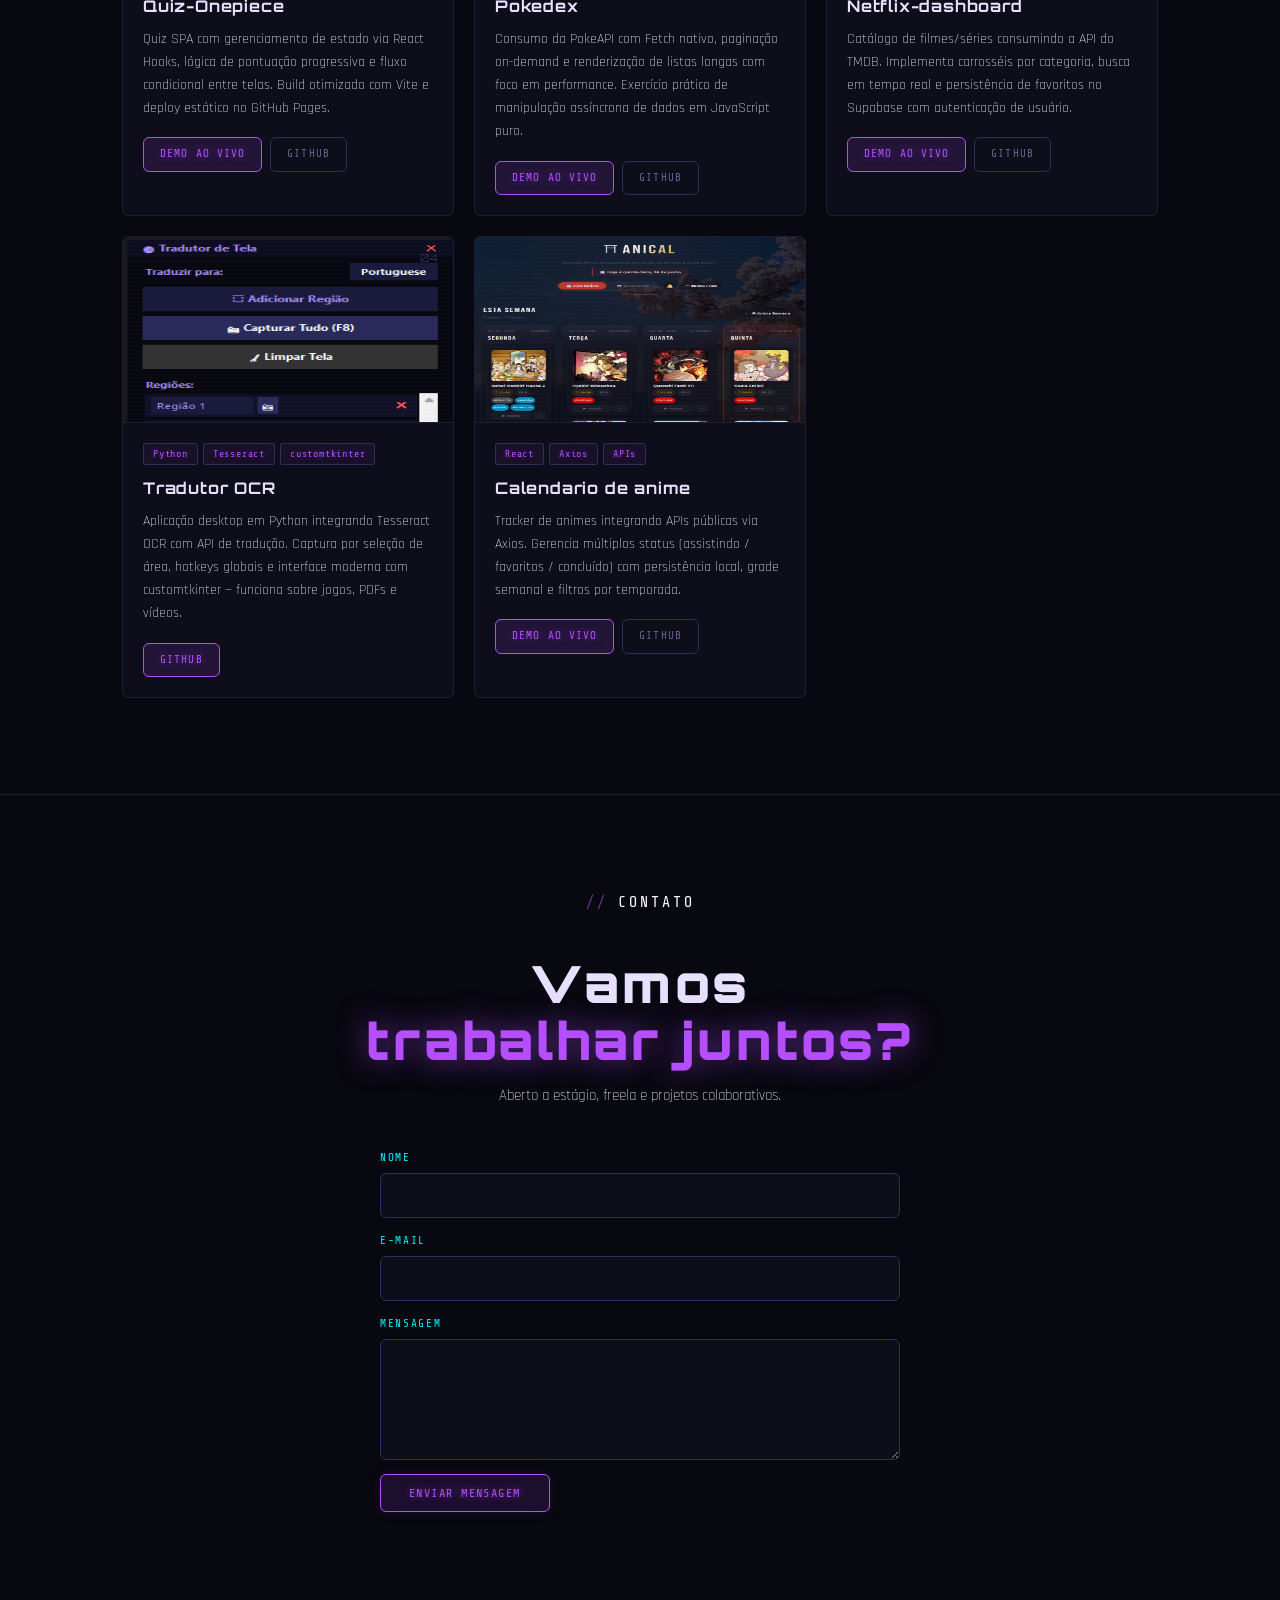
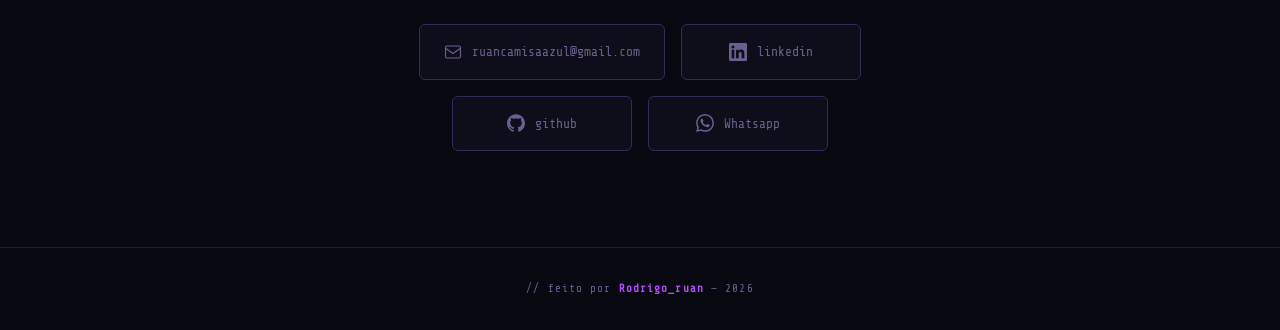
==== commit 6546b64a: "Add animations, PT/EN toggle, contact form and WebP images - Convert all images to WebP (5.4 MB -> ~" ====
--- a/index.html
+++ b/index.html
@@ -13,16 +13,46 @@
 
   <!-- Open Graph (Facebook, LinkedIn, WhatsApp) -->
   <meta property="og:type" content="website" />
+  <meta property="og:url" content="https://rodrigoruan2.github.io/Portifolio/" />
   <meta property="og:title" content="Rodrigo Ruan — Dev Web Full-Stack" />
   <meta property="og:description" content="Desenvolvedor web em formação. Projetos em React, Node.js e Python. Disponível para oportunidades." />
-  <meta property="og:image" content="https://rodrigoruan2.github.io/Portifolio/img/eu.JPG" />
+  <meta property="og:image" content="https://rodrigoruan2.github.io/Portifolio/img/og-image.jpg" />
+  <meta property="og:image:width" content="1200" />
+  <meta property="og:image:height" content="630" />
   <meta property="og:locale" content="pt_BR" />
 
   <!-- Twitter Card -->
   <meta name="twitter:card" content="summary_large_image" />
   <meta name="twitter:title" content="Rodrigo Ruan — Dev Web Full-Stack" />
   <meta name="twitter:description" content="Desenvolvedor web em formação. Projetos em React, Node.js e Python." />
-  <meta name="twitter:image" content="https://rodrigoruan2.github.io/Portifolio/img/eu.JPG" />
+  <meta name="twitter:image" content="https://rodrigoruan2.github.io/Portifolio/img/og-image.jpg" />
+
+  <!-- JSON-LD: dados estruturados que ajudam o Google a entender quem você é -->
+  <script type="application/ld+json">
+  {
+    "@context": "https://schema.org",
+    "@type": "Person",
+    "name": "Rodrigo Ruan",
+    "url": "https://rodrigoruan2.github.io/Portifolio/",
+    "jobTitle": "Desenvolvedor Web Full-Stack",
+    "email": "mailto:ruancamisaazul@gmail.com",
+    "address": { "@type": "PostalAddress", "addressLocality": "Valparaíso de Goiás", "addressRegion": "GO", "addressCountry": "BR" },
+    "sameAs": [
+      "https://github.com/RodrigoRuan2",
+      "https://www.linkedin.com/in/rodrigo-oliveira-141499258"
+    ],
+    "knowsAbout": ["JavaScript", "React", "Node.js", "HTML", "CSS", "Python"]
+  }
+  </script>
+
+  <!-- Marca que o JS está ativo (o CSS usa .js para esconder elementos
+       que serão animados) e decide se mostra o boot screen (1x por sessão) -->
+  <script>
+    document.documentElement.classList.add('js');
+    try {
+      if (!sessionStorage.getItem('booted')) document.documentElement.classList.add('booting');
+    } catch (e) { /* sessionStorage pode falhar em modo privado */ }
+  </script>
 
   <!-- Favicon (emoji inline para não precisar de arquivo extra) -->
   <link rel="icon" href="data:image/svg+xml,<svg xmlns='http://www.w3.org/2000/svg' viewBox='0 0 100 100'><rect width='100' height='100' rx='14' fill='%23080810'/><rect width='100' height='100' rx='14' fill='none' stroke='%23b44eff' stroke-width='4'/><text x='50' y='68' font-family='monospace' font-weight='900' font-size='46' fill='%23b44eff' text-anchor='middle'>RR</text></svg>" />
@@ -34,6 +64,18 @@
 </head>
 <body>
 
+  <!-- Boot screen estilo terminal (aparece 1x por sessão, ~1.4s) -->
+  <div id="boot" aria-hidden="true">
+    <div class="boot-log">
+      <div class="boot-line"><span class="accent">&gt;</span> init <span class="accent">portfolio.sys</span> ....... <span class="ok">OK</span></div>
+      <div class="boot-line"><span class="accent">&gt;</span> loading modules .......... <span class="ok">OK</span></div>
+      <div class="boot-line"><span class="accent">&gt;</span> rendering interface ...... <span class="ok">OK</span></div>
+    </div>
+  </div>
+
+  <!-- Barra de progresso de leitura -->
+  <div id="scrollProgress" aria-hidden="true"></div>
+
   <div class="grid-bg"></div>
   <div class="scanlines"></div>
 
@@ -43,12 +85,17 @@
   <nav id="navbar">
     <div class="nav-logo">RR<span>_</span></div>
     <ul class="nav-links" id="navLinks">
-      <li><a href="#sobre">sobre</a></li>
-      <li><a href="#projetos">projetos</a></li>
-      <li><a href="#contato">contato</a></li>
+      <li><a href="#sobre" data-i18n="nav.sobre">sobre</a></li>
+      <li><a href="#projetos" data-i18n="nav.projetos">projetos</a></li>
+      <li><a href="#contato" data-i18n="nav.contato">contato</a></li>
       <li><a href="trainer/index.html" class="nav-trainer-link">trainer card</a></li>
     </ul>
-    <a href="https://www.linkedin.com/in/rodrigo-oliveira-141499258" target="_blank" rel="noopener" class="btn-primary nav-cta">curriculo</a>
+    <a href="https://www.linkedin.com/in/rodrigo-oliveira-141499258" target="_blank" rel="noopener" class="btn-primary nav-cta" data-i18n="nav.cv">curriculo</a>
+
+    <!-- Toggle de idioma PT/EN -->
+    <button class="lang-toggle" id="langToggle" aria-label="Switch language">
+      <span class="lang-on">PT</span>/EN
+    </button>
 
     <!-- Botão hambúrguer (visível só no mobile) -->
     <button class="nav-toggle" id="navToggle" aria-label="Abrir menu" aria-expanded="false">
@@ -62,13 +109,16 @@
        HERO
   ============================================================ -->
   <section id="hero">
+    <!-- Partículas conectadas (canvas leve, desenhado via JS) -->
+    <canvas id="heroParticles" aria-hidden="true"></canvas>
+
     <div class="container">
       <div class="hero-grid">
 
         <div>
           <div class="hero-tag">
             <span class="dot"></span>
-            STATUS: DISPONÍVEL PARA OPORTUNIDADES
+            <span data-i18n="hero.tag">STATUS: DISPONÍVEL PARA OPORTUNIDADES</span>
           </div>
 
           <h1 class="hero-name">
@@ -76,19 +126,21 @@
             <span class="line2">Ruan.</span>
           </h1>
 
-          <div class="hero-subtitle">
+          <!-- O conteúdo abaixo é o fallback sem JS; com JS ativo,
+               o texto é "digitado" letra a letra (efeito typewriter) -->
+          <div class="hero-subtitle" id="heroType">
             &gt; <span>dev_web</span>.init() <span>// front &amp; back</span>
           </div>
 
-          <p class="hero-desc">
+          <p class="hero-desc" data-i18n="hero.desc">
             Desenvolvedor web em formação, construindo interfaces e
             automações que funcionam de verdade. Dois anos de experiência
             em ambiente corporativo de alto volume. Sempre aprendendo.
           </p>
 
           <div class="hero-ctas">
-            <a href="#projetos" class="btn-primary">Ver projetos</a>
-            <a href="#contato" class="btn-outline">Entre em contato</a>
+            <a href="#projetos" class="btn-primary" data-i18n="hero.ctaProjects">Ver projetos</a>
+            <a href="#contato" class="btn-outline" data-i18n="hero.ctaContact">Entre em contato</a>
           </div>
         </div>
 
@@ -96,16 +148,16 @@
           <div class="avatar-frame">
             <div class="scan-line"></div>
 
-            <img class="avatar-foto" src="img/eu.JPG" alt="Foto de perfil de Rodrigo Ruan" width="250" height="380" />
+            <img class="avatar-foto" src="img/eu.webp" alt="Foto de perfil de Rodrigo Ruan" width="250" height="380" />
 
             <div class="hero-stats">
               <div class="stat-chip">
-                <strong>2+</strong>
-                anos exp.
+                <strong data-count="2" data-suffix="+">2+</strong>
+                <span data-i18n="hero.statYears">anos exp.</span>
               </div>
               <div class="stat-chip">
-                <strong>6+</strong>
-                projetos
+                <strong data-count="6" data-suffix="+">6+</strong>
+                <span data-i18n="hero.statProjects">projetos</span>
               </div>
             </div>
           </div>
@@ -120,18 +172,18 @@
   ============================================================ -->
   <section id="sobre">
     <div class="container">
-      <p class="section-label">sobre mim</p>
+      <p class="section-label" data-i18n="sobre.label">sobre mim</p>
       <div class="sobre-grid">
 
         <div class="sobre-texto fade-up">
-          <h2>Dev.<br/><span>Solucionador.</span><br/>Curioso.</h2>
-          <p>
+          <h2 data-i18n="sobre.h2">Dev.<br/><span>Solucionador.</span><br/>Curioso.</h2>
+          <p data-i18n="sobre.p1">
             Tenho 21 anos, moro em Valparaíso de Goiás e estou cursando
             Análise e Desenvolvimento de Sistemas. Trabalhei quase dois anos
             na Amazon, onde aprendi a resolver problemas rápido e operar
             sob pressão real.
           </p>
-          <p>
+          <p data-i18n="sobre.p2">
             Hoje canalizo essa bagagem para o desenvolvimento web —
             construindo interfaces, automatizando processos e aprendendo
             uma tecnologia nova a cada projeto.
@@ -141,7 +193,7 @@
         <div class="skills-stack fade-up">
 
           <div class="skills-block">
-            <div class="skills-block-label">// stack principal</div>
+            <div class="skills-block-label" data-i18n="skills.main">// stack principal</div>
             <div class="skills-tags">
               <span class="skill-tag">HTML</span>
               <span class="skill-tag">CSS</span>
@@ -153,7 +205,7 @@
           </div>
 
           <div class="skills-block">
-            <div class="skills-block-label">// explorando</div>
+            <div class="skills-block-label" data-i18n="skills.exploring">// explorando</div>
             <div class="skills-tags">
               <span class="skill-tag muted">Node.js</span>
               <span class="skill-tag muted">Express</span>
@@ -165,20 +217,20 @@
           </div>
 
           <div class="skills-block">
-            <div class="skills-block-label">// ferramentas &amp; idiomas</div>
+            <div class="skills-block-label" data-i18n="skills.tools">// ferramentas &amp; idiomas</div>
             <div class="skills-tags">
-              <span class="skill-tag alt">Pacote Office</span>
-              <span class="skill-tag alt">Português (nativo)</span>
-              <span class="skill-tag alt">Inglês (intermediário)</span>
+              <span class="skill-tag alt" data-i18n="skills.office">Pacote Office</span>
+              <span class="skill-tag alt" data-i18n="skills.portuguese">Português (nativo)</span>
+              <span class="skill-tag alt" data-i18n="skills.english">Inglês (intermediário)</span>
             </div>
           </div>
 
           <div class="skills-block curso-block">
-            <div class="skills-block-label">// cursos</div>
+            <div class="skills-block-label" data-i18n="skills.courses">// cursos</div>
             <div class="curso-card">
               <div class="curso-header">
                 <span class="curso-badge">Udemy</span>
-                <span class="curso-status">● em andamento</span>
+                <span class="curso-status" data-i18n="curso.inprogress">● em andamento</span>
               </div>
               <div class="curso-titulo">Machine Learning, Deep Learning, LLMs, IA Generativa, Redes Neurais, NLP e Agentes</div>
               <div class="curso-tags">
@@ -196,7 +248,7 @@
             <div class="curso-card">
               <div class="curso-header">
                 <span class="curso-badge">Udemy</span>
-                <span class="curso-status">● em andamento</span>
+                <span class="curso-status" data-i18n="curso.inprogress">● em andamento</span>
               </div>
               <div class="curso-titulo">Lógica de Programação — Do VisualG às principais linguagens</div>
               <div class="curso-tags">
@@ -211,7 +263,7 @@
             <div class="curso-card">
               <div class="curso-header">
                 <span class="curso-badge curso-badge--ibm">IBM</span>
-                <span class="curso-status curso-status--done">✓ concluído</span>
+                <span class="curso-status curso-status--done" data-i18n="curso.done">✓ concluído</span>
               </div>
               <div class="curso-titulo">Introduction to Data Science</div>
               <div class="curso-tags">
@@ -234,8 +286,8 @@
   ============================================================ -->
   <section id="projetos">
     <div class="container">
-      <p class="section-label">projetos</p>
-      <h2 class="fade-up">O que eu construí</h2>
+      <p class="section-label" data-i18n="proj.label">projetos</p>
+      <h2 class="fade-up" data-i18n="proj.h2">O que eu construí</h2>
 
       <div class="projects-grid">
 
@@ -244,13 +296,13 @@
           <div class="trainer-banner-inner">
             <div class="trainer-banner-left">
               <span class="featured-badge">⚡ TRAINER PROFILE</span>
-              <div class="project-title" style="margin-top:12px;">Ver meu Trainer Card</div>
-              <p class="project-desc">
+              <div class="project-title" data-i18n="trainer.title">Ver meu Trainer Card</div>
+              <p class="project-desc" data-i18n="trainer.desc">
                 Meu portfólio em formato de jogo de RPG — navegue pelo meu perfil,
                 skills, projetos e experiência como se fosse um Trainer do Pokémon.
               </p>
-              <div class="project-links" style="margin-top:18px;">
-                <a href="trainer/index.html" class="btn-primary">Abrir Trainer Card</a>
+              <div class="project-links">
+                <a href="trainer/index.html" class="btn-primary" data-i18n="trainer.open">Abrir Trainer Card</a>
               </div>
             </div>
             <div class="trainer-banner-right">
@@ -273,18 +325,18 @@
 
         <!-- ── PROJETO DESTAQUE: LUMEN ── -->
         <div class="project-card featured fade-up">
-          <span class="featured-badge">★ DESTAQUE</span>
+          <span class="featured-badge" data-i18n="featured.badge">★ DESTAQUE</span>
           <span class="project-num">00</span>
 
           <div class="featured-inner">
             <div class="project-thumb featured-thumb">
-              <img class="project-img" src="img/lumen.png" alt="Captura de tela do Lumen E-commerce — plataforma full-stack com curadoria premium" width="1600" height="900" loading="lazy" />
+              <img class="project-img" src="img/lumen.webp" alt="Captura de tela do Lumen E-commerce — plataforma full-stack com curadoria premium" width="1600" height="900" loading="lazy" />
             </div>
 
             <div class="project-body featured-body">
-              <div class="featured-label">// projeto principal</div>
+              <div class="featured-label" data-i18n="featured.label">// projeto principal</div>
               <div class="project-title featured-title">Lumen E-commerce</div>
-              <p class="project-desc">
+              <p class="project-desc" data-i18n="proj0.desc">
                 E-commerce full-stack com arquitetura cliente-servidor desacoplada.
                 Implementa autenticação JWT, fluxo de aprovação de vendedores e
                 rate-limiting no Express. Estado do carrinho persistido por usuário
@@ -316,7 +368,7 @@
         <div class="project-card fade-up">
           <span class="project-num">01</span>
           <div class="project-thumb">
-            <img class="project-img" src="img/quiz-onepiece.png" alt="Captura de tela do Quiz One Piece — quiz interativo em React" width="1280" height="720" loading="lazy" />
+            <img class="project-img" src="img/quiz-onepiece.webp" alt="Captura de tela do Quiz One Piece — quiz interativo em React" width="1280" height="720" loading="lazy" />
           </div>
           <div class="project-body">
             <div class="project-tags">
@@ -325,7 +377,7 @@
               <span class="tag">JavaScript</span>
             </div>
             <div class="project-title">Quiz-Onepiece</div>
-            <p class="project-desc">
+            <p class="project-desc" data-i18n="proj1.desc">
               Quiz SPA com gerenciamento de estado via React Hooks, lógica de
               pontuação progressiva e fluxo condicional entre telas. Build
               otimizado com Vite e deploy estático no GitHub Pages.
@@ -341,7 +393,7 @@
         <div class="project-card fade-up">
           <span class="project-num">02</span>
           <div class="project-thumb">
-            <img class="project-img" src="img/pokedex.png" alt="Captura de tela da Pokedex — aplicação que consome a PokeAPI" width="1280" height="720" loading="lazy" />
+            <img class="project-img" src="img/pokedex.webp" alt="Captura de tela da Pokedex — aplicação que consome a PokeAPI" width="1280" height="720" loading="lazy" />
           </div>
           <div class="project-body">
             <div class="project-tags">
@@ -349,7 +401,7 @@
               <span class="tag">HTML</span>
             </div>
             <div class="project-title">Pokedex</div>
-            <p class="project-desc">
+            <p class="project-desc" data-i18n="proj2.desc">
               Consumo da PokeAPI com Fetch nativo, paginação on-demand e
               renderização de listas longas com foco em performance. Exercício
               prático de manipulação assíncrona de dados em JavaScript puro.
@@ -365,7 +417,7 @@
         <div class="project-card fade-up">
           <span class="project-num">03</span>
           <div class="project-thumb">
-            <img class="project-img" src="img/netflix-dashboard.png" alt="Captura de tela do Netflix Dashboard — dashboard estilo Netflix com API do TMDB" width="1280" height="720" loading="lazy" />
+            <img class="project-img" src="img/netflix-dashboard.webp" alt="Captura de tela do Netflix Dashboard — dashboard estilo Netflix com API do TMDB" width="1280" height="720" loading="lazy" />
           </div>
           <div class="project-body">
             <div class="project-tags">
@@ -375,7 +427,7 @@
               <span class="tag">API</span>
             </div>
             <div class="project-title">Netflix-dashboard</div>
-            <p class="project-desc">
+            <p class="project-desc" data-i18n="proj3.desc">
               Catálogo de filmes/séries consumindo a API do TMDB. Implementa
               carrosséis por categoria, busca em tempo real e persistência de
               favoritos no Supabase com autenticação de usuário.
@@ -400,7 +452,7 @@
               <span class="tag">customtkinter</span>
             </div>
             <div class="project-title">Tradutor OCR</div>
-            <p class="project-desc">
+            <p class="project-desc" data-i18n="proj4.desc">
               Aplicação desktop em Python integrando Tesseract OCR com API de
               tradução. Captura por seleção de área, hotkeys globais e interface
               moderna com customtkinter — funciona sobre jogos, PDFs e vídeos.
@@ -415,7 +467,7 @@
         <div class="project-card fade-up">
           <span class="project-num">05</span>
           <div class="project-thumb">
-            <img class="project-img" src="img/Calendario de anime.png" alt="Captura de tela do Calendário de Anime — aplicação React com Axios para acompanhar lançamentos" width="1280" height="720" loading="lazy" />
+            <img class="project-img" src="img/calendario-anime.webp" alt="Captura de tela do Calendário de Anime — aplicação React com Axios para acompanhar lançamentos" width="1280" height="720" loading="lazy" />
           </div>
           <div class="project-body">
             <div class="project-tags">
@@ -424,7 +476,7 @@
               <span class="tag">APIs</span>
             </div>
             <div class="project-title">Calendario de anime</div>
-            <p class="project-desc">
+            <p class="project-desc" data-i18n="proj5.desc">
               Tracker de animes integrando APIs públicas via Axios. Gerencia
               múltiplos status (assistindo / favoritos / concluído) com
               persistência local, grade semanal e filtros por temporada.
@@ -446,9 +498,31 @@
   <section id="contato">
     <div class="container">
       <div class="contato-inner">
-        <p class="section-label" style="justify-content:center;">contato</p>
-        <h2 class="fade-up">Vamos<br/><span>trabalhar juntos?</span></h2>
-        <p class="fade-up">Aberto a estágio, freela e projetos colaborativos.</p>
+        <p class="section-label" data-i18n="contato.label">contato</p>
+        <h2 class="fade-up" data-i18n="contato.h2">Vamos<br/><span>trabalhar juntos?</span></h2>
+        <p class="fade-up" data-i18n="contato.sub">Aberto a estágio, freela e projetos colaborativos.</p>
+
+        <!-- Formulário de contato (Formspree)
+             → Crie uma conta grátis em formspree.io, pegue seu ID
+               e troque SEU_ID na action abaixo.
+             → Enquanto o ID não for trocado, o JS abre o e-mail
+               preenchido como fallback (nada quebra). -->
+        <form class="contact-form fade-up" id="contactForm" action="https://formspree.io/f/SEU_ID" method="POST">
+          <div class="form-field">
+            <label for="cfName" data-i18n="form.name">nome</label>
+            <input type="text" id="cfName" name="name" required autocomplete="name" />
+          </div>
+          <div class="form-field">
+            <label for="cfEmail" data-i18n="form.email">e-mail</label>
+            <input type="email" id="cfEmail" name="email" required autocomplete="email" />
+          </div>
+          <div class="form-field">
+            <label for="cfMsg" data-i18n="form.msg">mensagem</label>
+            <textarea id="cfMsg" name="message" rows="5" required></textarea>
+          </div>
+          <button type="submit" class="btn-primary" data-i18n="form.send">Enviar mensagem</button>
+          <p class="form-status" id="formStatus" role="status" aria-live="polite"></p>
+        </form>
 
         <div class="contact-links fade-up">
 
@@ -489,9 +563,10 @@
        FOOTER
   ============================================================ -->
   <footer>
-    <p>// feito por <strong>Rodrigo_ruan</strong> &mdash; <span id="footerYear">2026</span></p>
+    <p><span data-i18n="footer.madeby">// feito por</span> <strong>Rodrigo_ruan</strong> &mdash; <span id="footerYear">2026</span></p>
   </footer>
 
+  <script src="i18n.js"></script>
   <script src="script.js"></script>
 
 </body>
--- a/style.css
+++ b/style.css
@@ -37,6 +37,8 @@
   .glitch::before, .glitch::after { display: none; }
   .avatar-frame .scan-line { display: none; }
   .project-card { transform: none !important; }
+  #heroParticles, #boot, .type-cursor { display: none !important; }
+  .js .skills-tags:not(.stagger-in) .skill-tag { opacity: 1; transform: none; }
 }
 
 body {
@@ -106,7 +108,9 @@
   z-index: 10;
 }
 
-section { padding: 6rem 0; }
+/* scroll-margin compensa a navbar fixa: ao clicar num link de âncora,
+   o título da seção não fica escondido atrás do menu */
+section { padding: 6rem 0; scroll-margin-top: 70px; }
 
 .section-label {
   font-family: var(--font-mono);
@@ -578,72 +582,6 @@
   opacity: 1;
   border-color: var(--purple);
 }
-
-/* mantido para compatibilidade (legado, não usado mais) */
-.skills-grid {
-  display: grid;
-  grid-template-columns: 1fr 1fr;
-  gap: 10px;
-}
-
-.skill-card {
-  background: var(--surface);
-  border: 1px solid var(--border);
-  border-radius: var(--radius);
-  padding: 1rem 1.1rem;
-  transition: border-color 0.2s, box-shadow 0.2s;
-  position: relative;
-  overflow: hidden;
-}
-
-.skill-card::before {
-  content: '';
-  position: absolute;
-  top: 0; left: 0;
-  width: 3px; height: 100%;
-  background: var(--purple);
-  opacity: 0;
-  transition: opacity 0.2s;
-  box-shadow: 0 0 8px var(--purple);
-}
-
-.skill-card:hover { border-color: var(--border2); box-shadow: 0 0 16px rgba(180,78,255,0.1); }
-.skill-card:hover::before { opacity: 1; }
-
-.skill-name {
-  font-family: var(--font-mono);
-  font-weight: 400;
-  font-size: 13px;
-  color: var(--text);
-  margin-bottom: 4px;
-}
-
-.skill-level {
-  font-size: 11px;
-  color: var(--muted);
-  font-family: var(--font-mono);
-  letter-spacing: 0.06em;
-}
-
-.skill-bar {
-  margin-top: 10px;
-  height: 2px;
-  background: var(--border);
-  border-radius: 1px;
-  overflow: hidden;
-}
-
-.skill-bar-fill {
-  height: 100%;
-  background: linear-gradient(90deg, var(--purple-dim), var(--purple));
-  border-radius: 1px;
-  transform-origin: left;
-  transform: scaleX(0);
-  transition: transform 1s cubic-bezier(.4,0,.2,1);
-  box-shadow: 0 0 8px rgba(180,78,255,0.6);
-}
-
-.skill-bar-fill.visible { transform: scaleX(1); }
 
 /* ============================================================
    PROJETOS
@@ -1104,13 +1042,16 @@
 /* ============================================================
    ANIMAÇÕES DE ENTRADA
 ============================================================ */
-.fade-up {
+/* o estado "escondido" só vale quando o JS está ativo (html.js),
+   assim o conteúdo nunca fica invisível se o script falhar */
+.fade-up { transition: opacity 0.7s ease, transform 0.7s ease; }
+
+.js .fade-up {
   opacity: 0;
   transform: translateY(20px);
-  transition: opacity 0.7s ease, transform 0.7s ease;
-}
-
-.fade-up.visible { opacity: 1; transform: translateY(0); }
+}
+
+.js .fade-up.visible { opacity: 1; transform: translateY(0); }
 
 /* ============================================================
    BOTÃO HAMBÚRGUER (mobile)
@@ -1371,3 +1312,224 @@
 .curso-badge--ibm { background: #0f62fe; }
 
 .curso-status--done { color: var(--cyan); }
+
+/* ============================================================
+   BARRA DE PROGRESSO DE SCROLL
+   → linha neon no topo; o JS atualiza a variável --progress (0 a 1)
+============================================================ */
+#scrollProgress {
+  position: fixed;
+  top: 0; left: 0;
+  width: 100%;
+  height: 2px;
+  z-index: 200;
+  pointer-events: none;
+  background: linear-gradient(90deg, var(--cyan), var(--purple), var(--pink));
+  box-shadow: 0 0 10px rgba(180,78,255,0.8);
+  transform: scaleX(var(--progress, 0));
+  transform-origin: left;
+}
+
+/* ============================================================
+   TYPEWRITER (subtítulo do hero)
+============================================================ */
+.type-cursor {
+  display: inline-block;
+  width: 8px;
+  height: 1em;
+  margin-left: 2px;
+  vertical-align: text-bottom;
+  background: var(--cyan);
+  box-shadow: 0 0 8px var(--cyan);
+  animation: cursorBlink 0.9s steps(1) infinite;
+}
+
+@keyframes cursorBlink {
+  0%, 49%  { opacity: 1; }
+  50%, 100% { opacity: 0; }
+}
+
+/* ============================================================
+   STAGGER DAS SKILL TAGS
+   → cada tag entra com um pequeno atraso (--i é definido pelo JS,
+     mesmo padrão de variável CSS já usado no tilt dos cards)
+============================================================ */
+.js .skills-tags:not(.stagger-in) .skill-tag {
+  opacity: 0;
+  transform: translateY(10px);
+}
+
+.skills-tags.stagger-in .skill-tag {
+  animation: tagIn 0.45s ease backwards;
+  animation-delay: calc(var(--i, 0) * 55ms);
+}
+
+@keyframes tagIn {
+  from { opacity: 0; transform: translateY(10px); }
+  to   { opacity: 1; transform: translateY(0); }
+}
+
+/* ============================================================
+   SCROLLSPY — link da seção atual fica destacado na navbar
+============================================================ */
+.nav-links a.active { color: var(--cyan); text-shadow: 0 0 8px rgba(0,245,255,0.5); }
+.nav-links a.active::after { transform: scaleX(1); }
+
+/* ============================================================
+   GLITCH NO HOVER DOS TÍTULOS DE PROJETO
+============================================================ */
+.project-card:hover .project-title {
+  animation: titleGlitch 0.35s steps(2) 1;
+}
+
+@keyframes titleGlitch {
+  0%   { text-shadow: 2px 0 var(--cyan), -2px 0 var(--pink); transform: translateX(-1px); }
+  50%  { text-shadow: -2px 0 var(--cyan), 2px 0 var(--pink); transform: translateX(1px); }
+  100% { text-shadow: none; transform: none; }
+}
+
+/* ============================================================
+   BOOT SEQUENCE (preloader estilo terminal)
+   → só aparece quando o html tem a classe .booting (1ª visita da sessão)
+============================================================ */
+#boot {
+  display: none;
+  position: fixed;
+  inset: 0;
+  z-index: 999;
+  background: var(--bg);
+  align-items: center;
+  justify-content: center;
+  font-family: var(--font-mono);
+  transition: opacity 0.4s ease;
+}
+
+.booting #boot { display: flex; }
+
+#boot.done { opacity: 0; pointer-events: none; }
+
+.boot-log {
+  font-size: 13px;
+  letter-spacing: 0.08em;
+  color: var(--cyan);
+  line-height: 2;
+}
+
+.boot-line {
+  opacity: 0;
+  animation: bootLine 0.05s forwards;
+  animation-delay: calc(var(--i, 0) * 0.28s);
+}
+
+@keyframes bootLine { to { opacity: 1; } }
+
+.boot-line .ok { color: #4ade80; }
+.boot-line .accent { color: var(--purple); }
+
+/* ============================================================
+   PARTÍCULAS DO HERO (canvas)
+============================================================ */
+#heroParticles {
+  position: absolute;
+  inset: 0;
+  /* canvas é elemento "substituído": inset:0 sozinho não o estica,
+     é preciso declarar width/height explicitamente */
+  width: 100%;
+  height: 100%;
+  z-index: 0;
+  pointer-events: none;
+}
+
+/* ============================================================
+   FORMULÁRIO DE CONTATO
+============================================================ */
+.contact-form {
+  display: grid;
+  gap: 14px;
+  max-width: 520px;
+  margin: 0 auto 2.5rem;
+  text-align: left;
+}
+
+.form-field { display: grid; gap: 6px; }
+
+.form-field label {
+  font-family: var(--font-mono);
+  font-size: 11px;
+  letter-spacing: 0.15em;
+  text-transform: uppercase;
+  color: var(--cyan);
+}
+
+.contact-form input,
+.contact-form textarea {
+  background: var(--surface);
+  border: 1px solid var(--border2);
+  border-radius: var(--radius);
+  color: var(--text);
+  font-family: var(--font-body);
+  font-size: 15px;
+  padding: 12px 14px;
+  width: 100%;
+  resize: vertical;
+  transition: border-color 0.2s, box-shadow 0.2s;
+}
+
+.contact-form input:focus,
+.contact-form textarea:focus {
+  outline: none;
+  border-color: var(--purple);
+  box-shadow: 0 0 14px rgba(180,78,255,0.2);
+}
+
+.contact-form button {
+  justify-self: start;
+  font-size: 12px;
+  padding: 11px 28px;
+}
+
+.form-status {
+  font-family: var(--font-mono);
+  font-size: 12px;
+  letter-spacing: 0.08em;
+  min-height: 1.2em;
+}
+
+.form-status.ok  { color: #4ade80; }
+.form-status.err { color: var(--pink); }
+
+/* ============================================================
+   TOGGLE DE IDIOMA (PT/EN)
+============================================================ */
+.lang-toggle {
+  font-family: var(--font-mono);
+  font-size: 11px;
+  letter-spacing: 0.12em;
+  padding: 6px 12px;
+  margin-left: 1rem;
+  border: 1px solid var(--border2);
+  border-radius: var(--radius);
+  background: transparent;
+  color: var(--muted);
+  cursor: pointer;
+  transition: border-color 0.2s, color 0.2s, box-shadow 0.2s;
+}
+
+.lang-toggle:hover {
+  border-color: var(--cyan);
+  color: var(--cyan);
+  box-shadow: 0 0 12px rgba(0,245,255,0.2);
+}
+
+.lang-toggle .lang-on { color: var(--purple); }
+
+/* ============================================================
+   CLASSES QUE SUBSTITUEM OS ESTILOS INLINE DO HTML
+============================================================ */
+.trainer-banner-left .project-title { margin-top: 12px; }
+.trainer-banner-left .project-links { margin-top: 18px; }
+#contato .section-label { justify-content: center; }
+
+@media (max-width: 768px) {
+  .lang-toggle { margin-left: auto; margin-right: 12px; }
+}
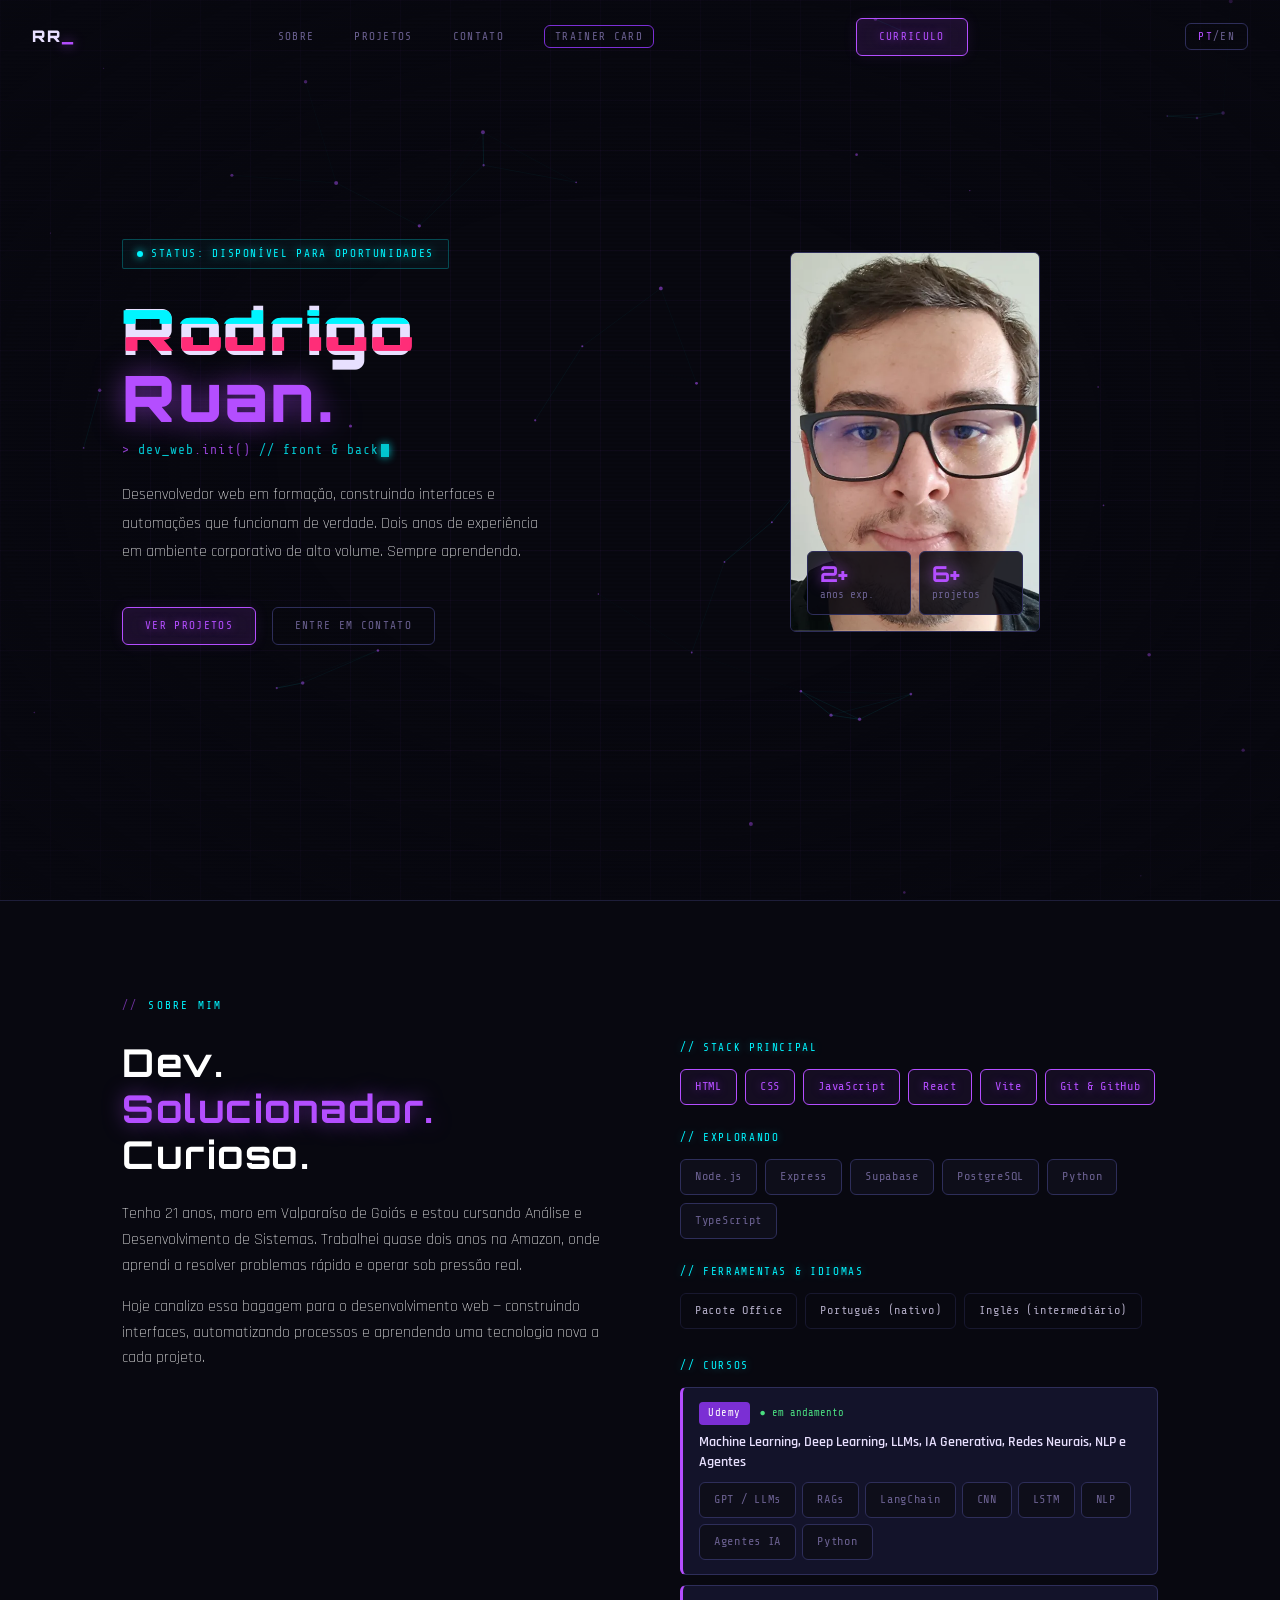
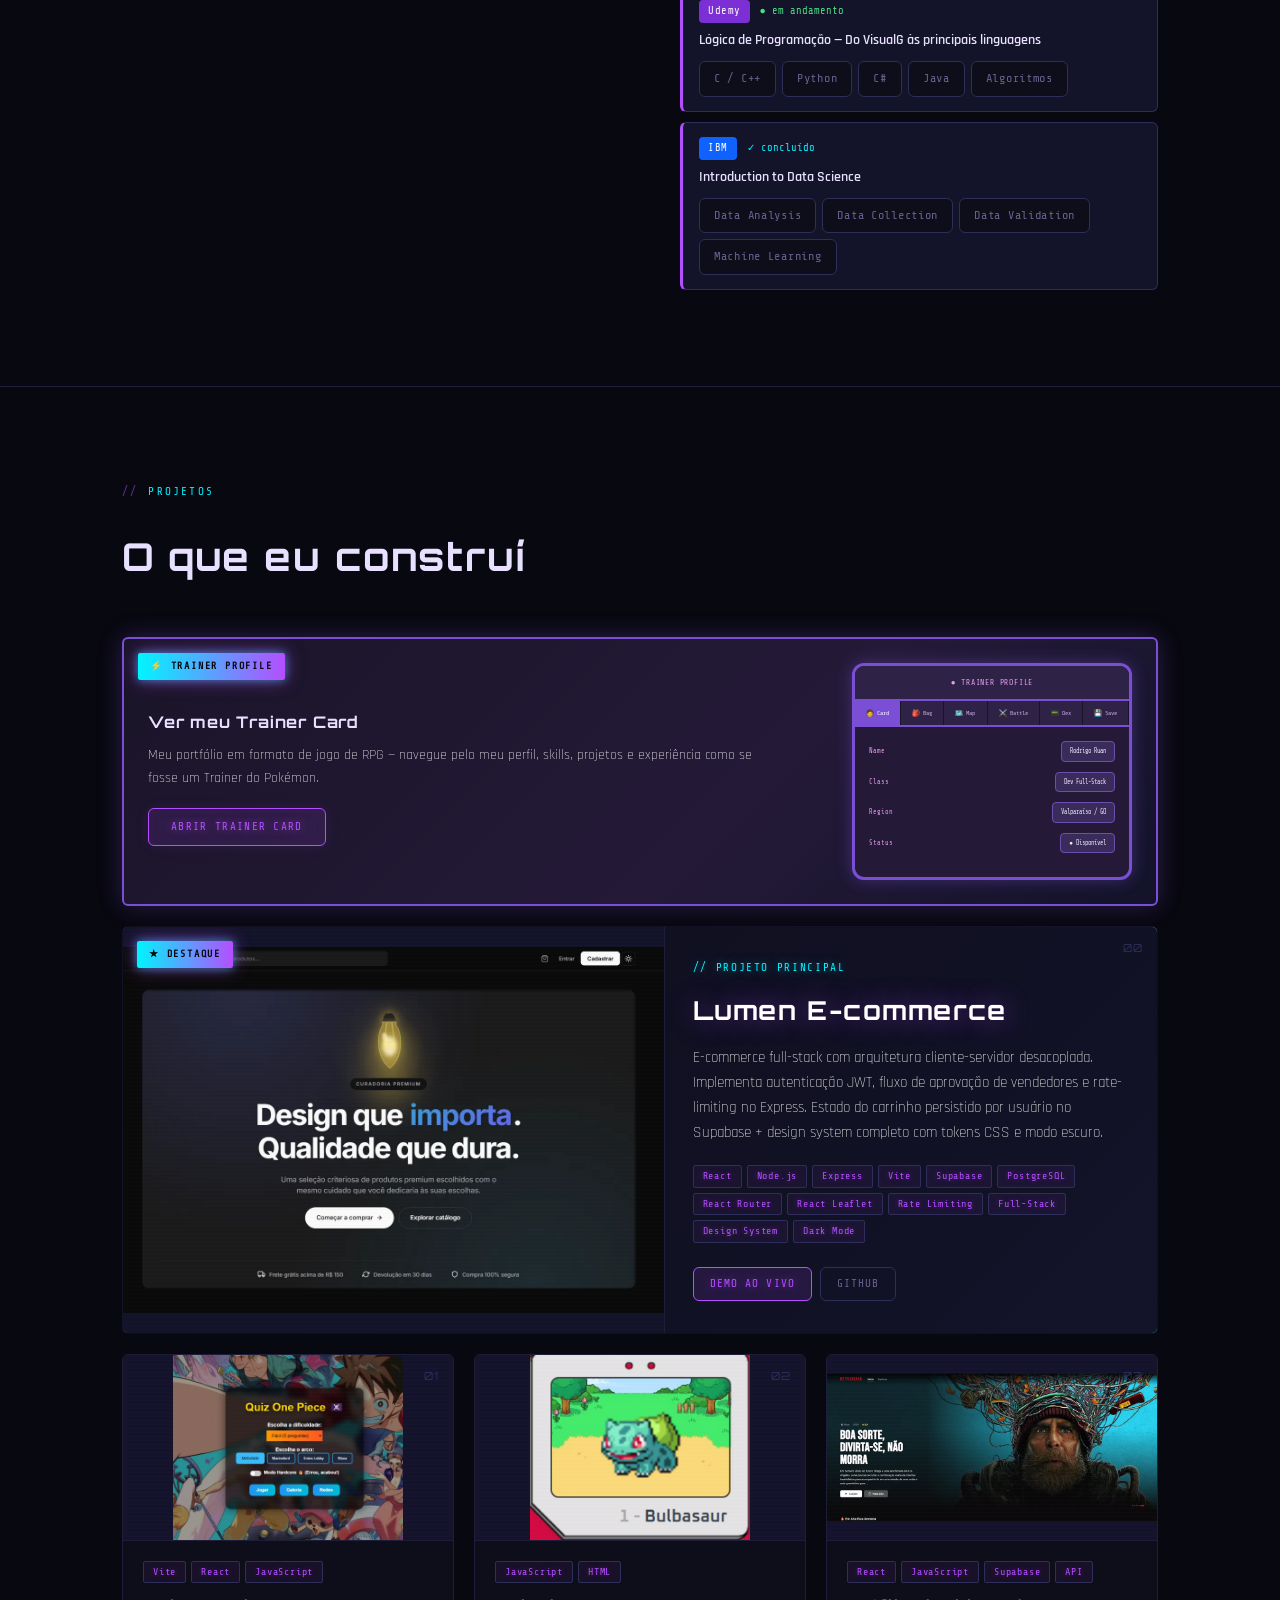
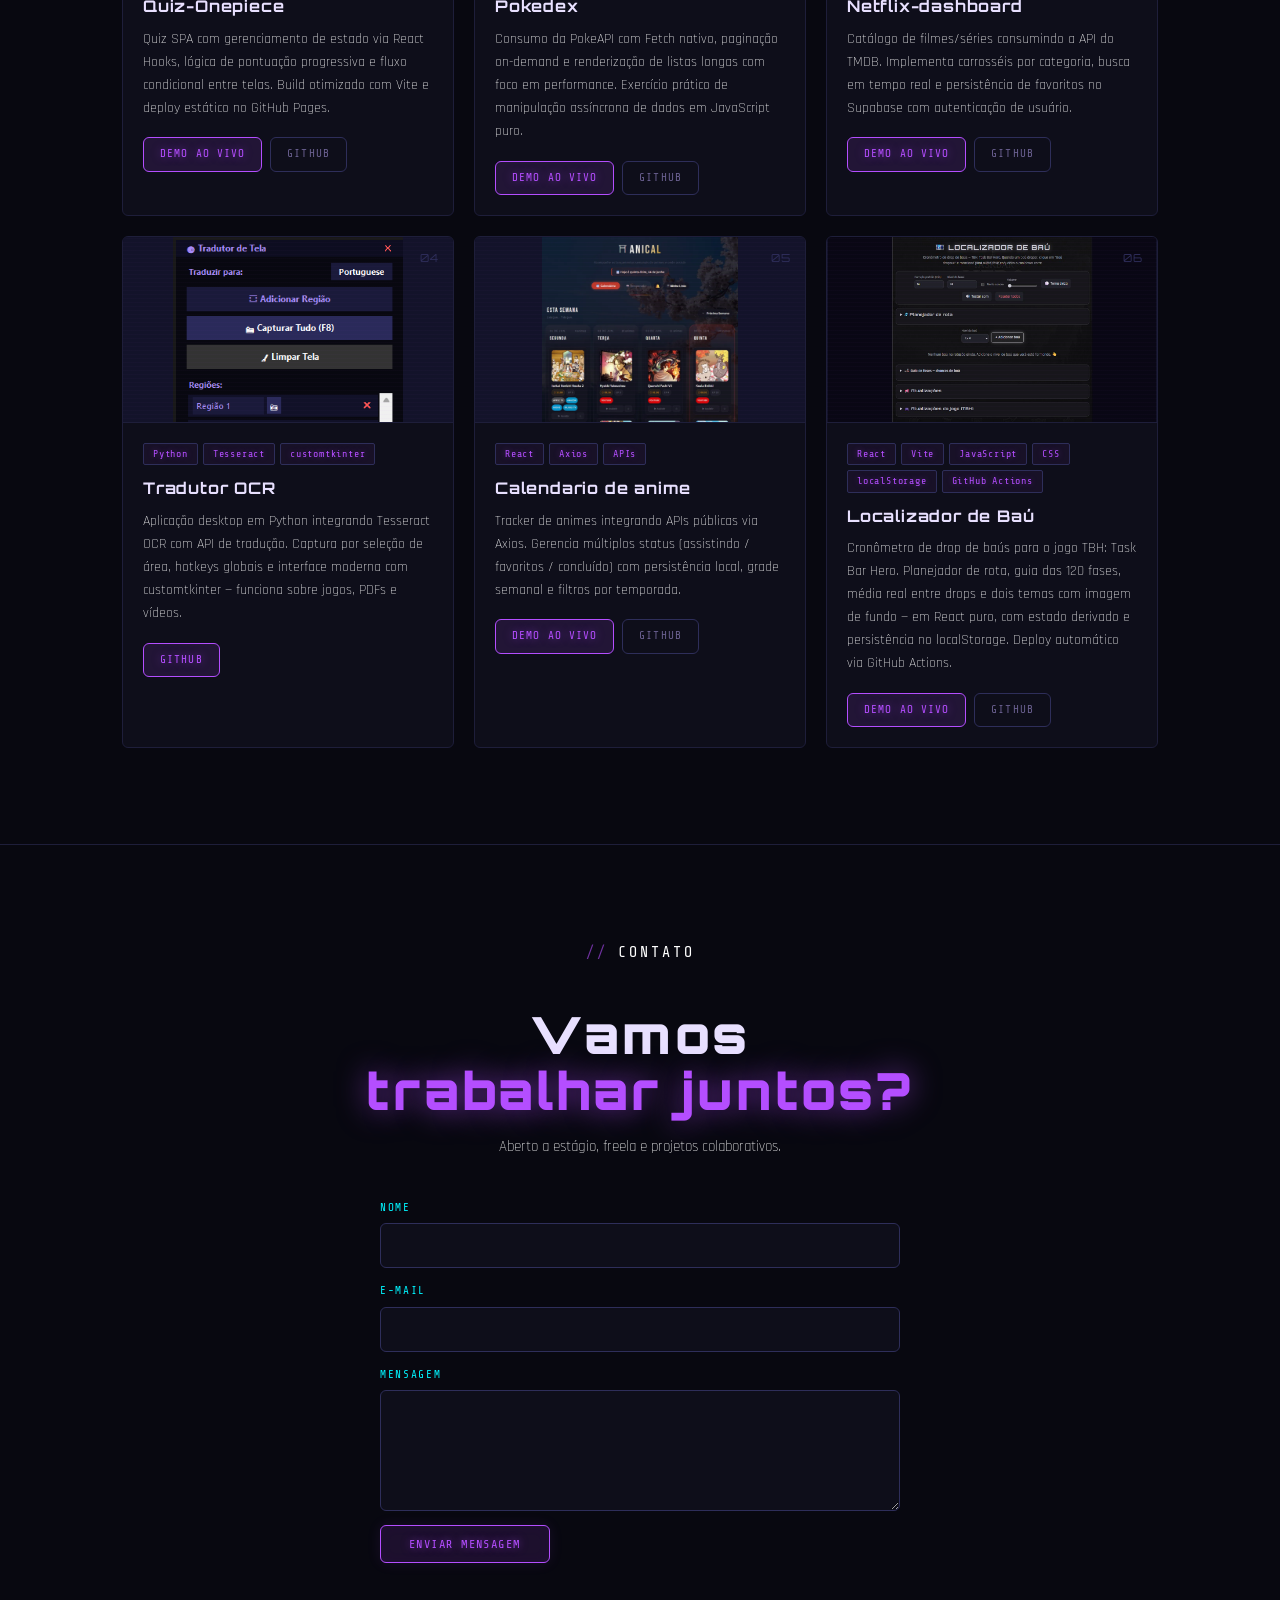
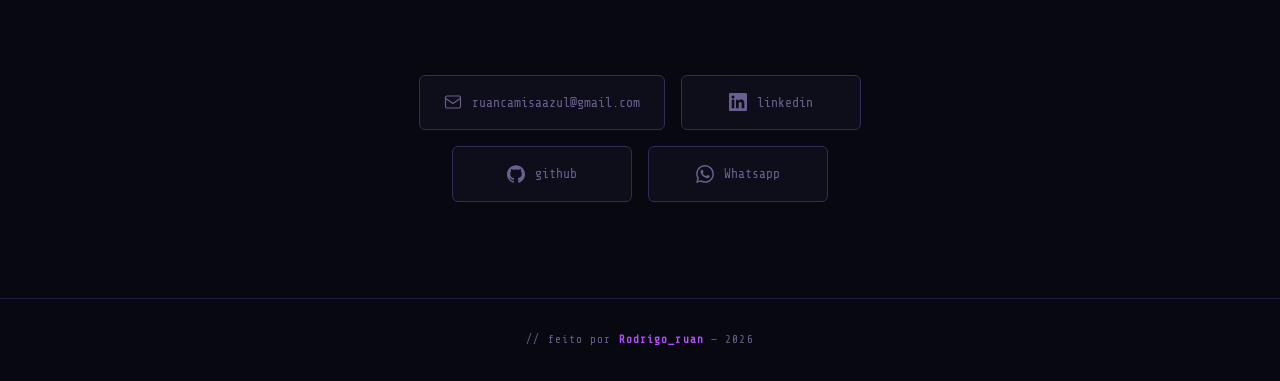
==== commit 1dae3dea: "Adiciona Localizador de Bau aos projetos e corrige aspecto dos thumbs - Novo card do Localizador de " ====
--- a/index.html
+++ b/index.html
@@ -488,6 +488,35 @@
           </div>
         </div>
 
+        <!-- ── PROJETO 6 ── -->
+        <div class="project-card fade-up">
+          <span class="project-num">06</span>
+          <div class="project-thumb">
+            <img class="project-img" src="img/localizador-bau.jpg" alt="Captura de tela do Localizador de Baú — cronômetro de drop de baús do jogo TBH: Task Bar Hero" width="1280" height="720" loading="lazy" />
+          </div>
+          <div class="project-body">
+            <div class="project-tags">
+              <span class="tag">React</span>
+              <span class="tag">Vite</span>
+              <span class="tag">JavaScript</span>
+              <span class="tag">CSS</span>
+              <span class="tag">localStorage</span>
+              <span class="tag">GitHub Actions</span>
+            </div>
+            <div class="project-title">Localizador de Baú</div>
+            <p class="project-desc" data-i18n="proj6.desc">
+              Cronômetro de drop de baús para o jogo TBH: Task Bar Hero. Planejador de
+              rota, guia das 120 fases, média real entre drops e dois temas com imagem
+              de fundo — em React puro, com estado derivado e persistência no
+              localStorage. Deploy automático via GitHub Actions.
+            </p>
+            <div class="project-links">
+              <a href="https://rodrigoruan2.github.io/localizador-de-bau/" class="project-link primary">Demo ao vivo</a>
+              <a href="https://github.com/RodrigoRuan2/localizador-de-bau" class="project-link">GitHub</a>
+            </div>
+          </div>
+        </div>
+
       </div>
     </div>
   </section>
--- a/style.css
+++ b/style.css
@@ -724,6 +724,10 @@
 .project-img {
   width: 100%;
   height: 100%;
+  /* contain mostra a imagem INTEIRA sem esticar; o que sobra da caixa 16:9
+     fica com o fundo escuro do .project-thumb (efeito de "moldura"). Sem
+     isto, o padrão é "fill", que distorce imagens fora do formato 16:9. */
+  object-fit: contain;
   object-position: center;
   inset: 0;
   z-index: 1;
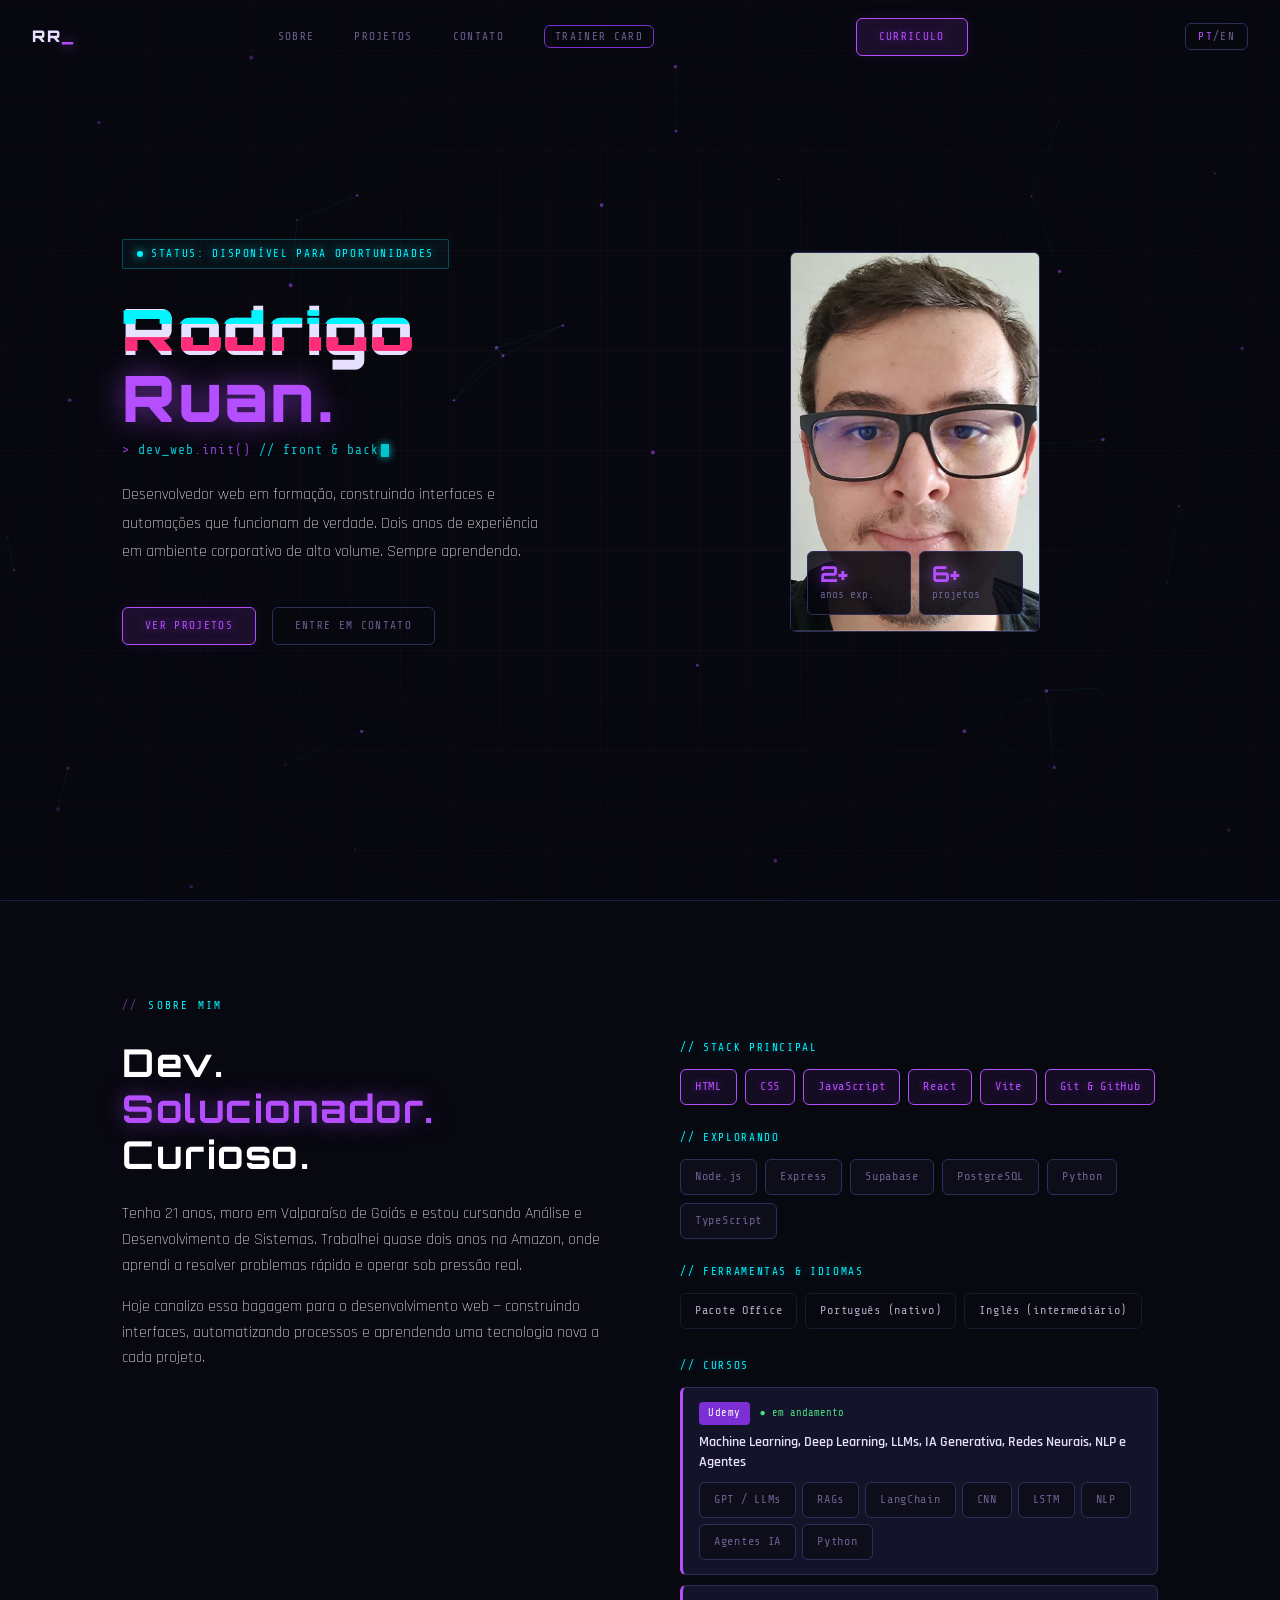
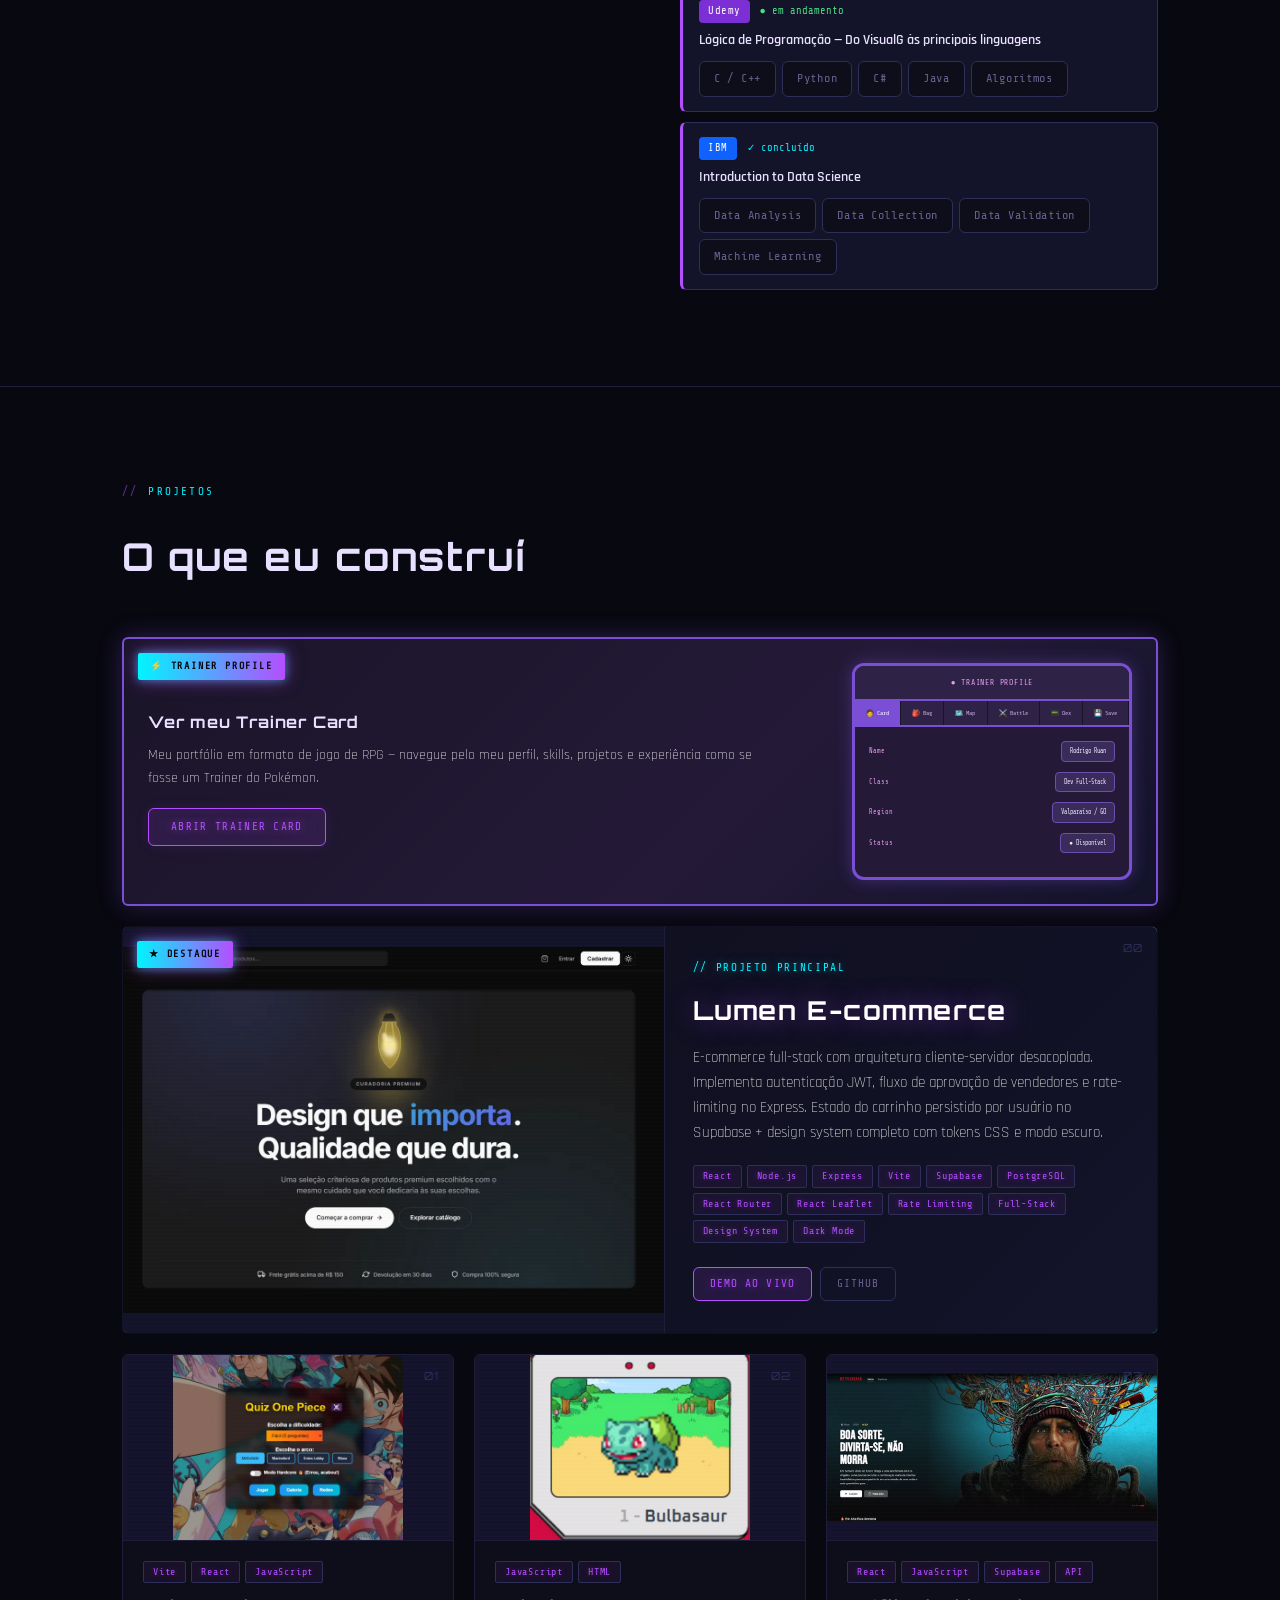
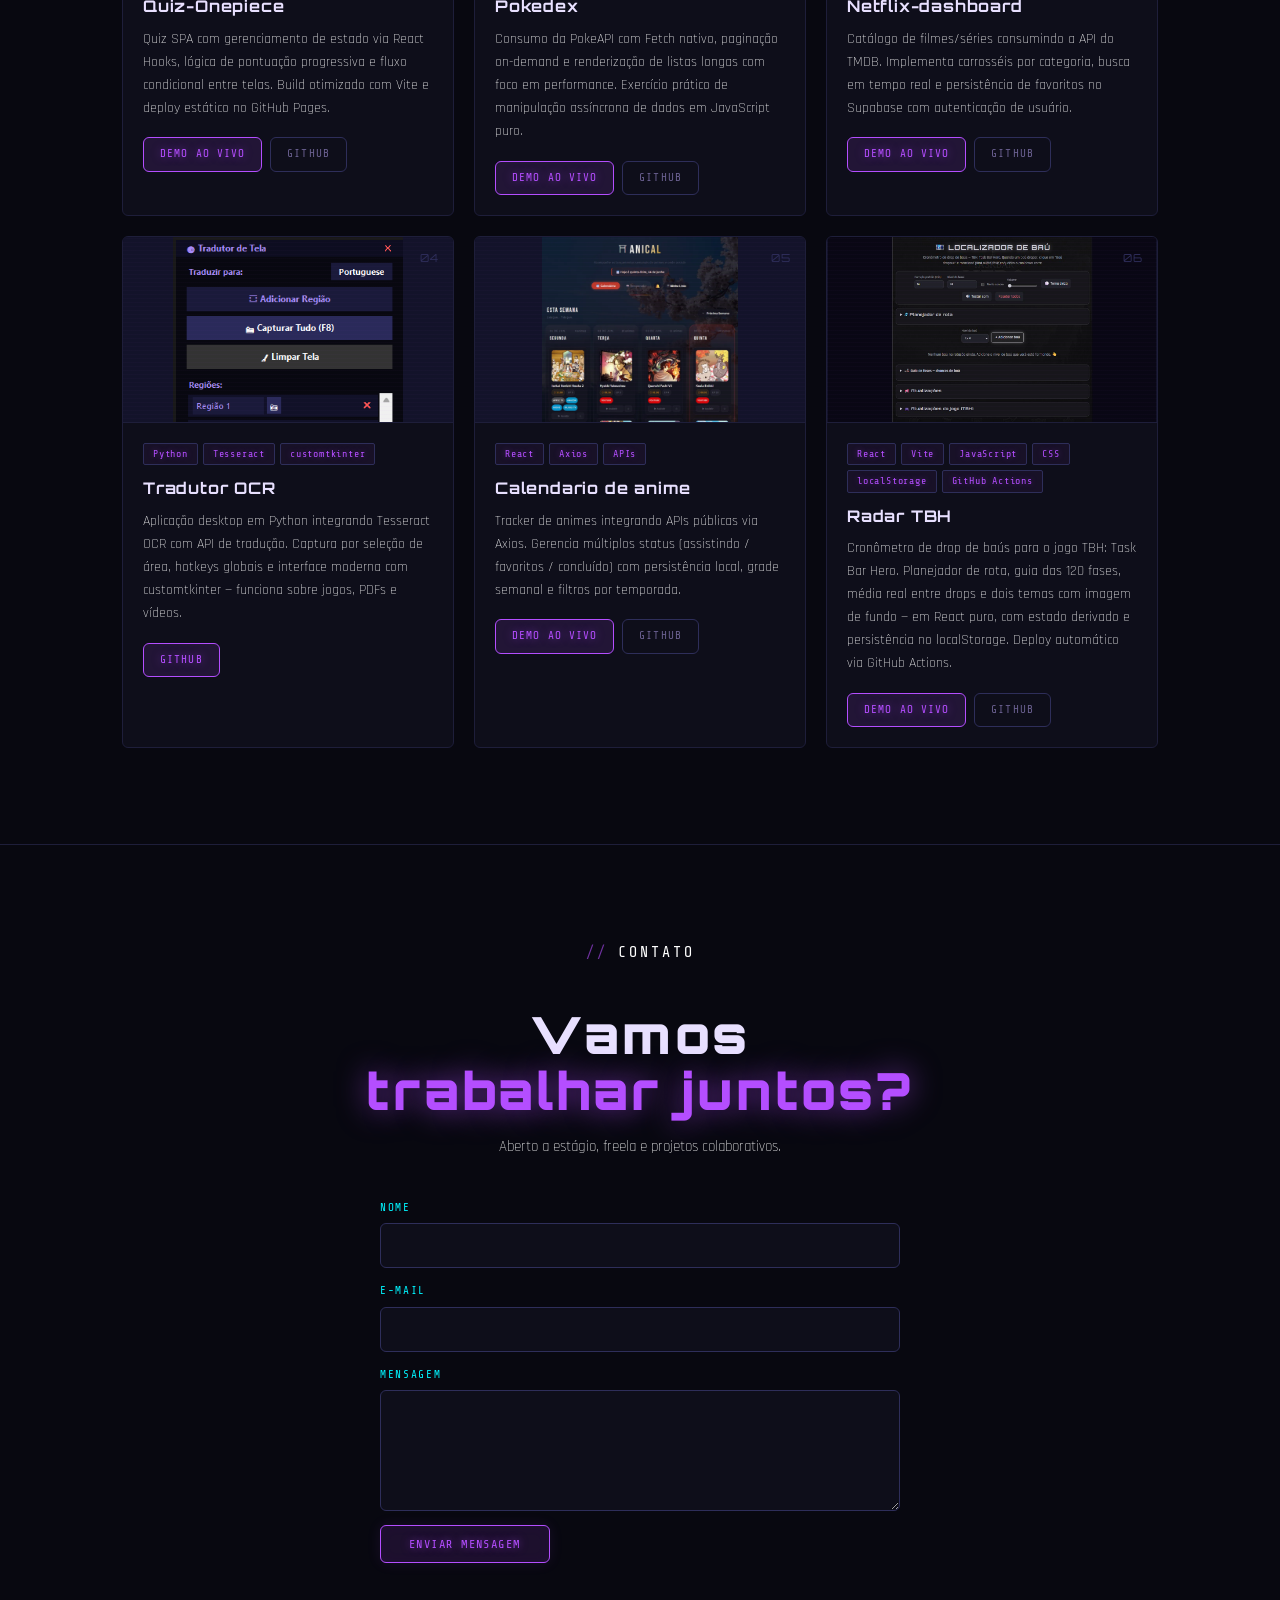
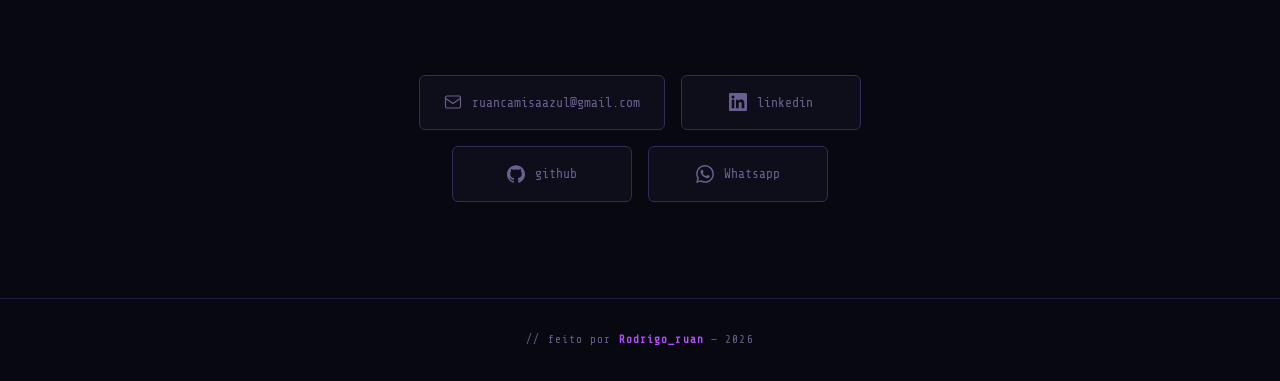
==== commit f52bf25c: "Atualiza projeto para Radar TBH (nome, links e build do trainer)" ====
--- a/index.html
+++ b/index.html
@@ -492,7 +492,7 @@
         <div class="project-card fade-up">
           <span class="project-num">06</span>
           <div class="project-thumb">
-            <img class="project-img" src="img/localizador-bau.jpg" alt="Captura de tela do Localizador de Baú — cronômetro de drop de baús do jogo TBH: Task Bar Hero" width="1280" height="720" loading="lazy" />
+            <img class="project-img" src="img/localizador-bau.jpg" alt="Captura de tela do Radar TBH — mercado e cronômetros de baú do jogo TBH: Task Bar Hero" width="1280" height="720" loading="lazy" />
           </div>
           <div class="project-body">
             <div class="project-tags">
@@ -503,7 +503,7 @@
               <span class="tag">localStorage</span>
               <span class="tag">GitHub Actions</span>
             </div>
-            <div class="project-title">Localizador de Baú</div>
+            <div class="project-title">Radar TBH</div>
             <p class="project-desc" data-i18n="proj6.desc">
               Cronômetro de drop de baús para o jogo TBH: Task Bar Hero. Planejador de
               rota, guia das 120 fases, média real entre drops e dois temas com imagem
@@ -511,8 +511,8 @@
               localStorage. Deploy automático via GitHub Actions.
             </p>
             <div class="project-links">
-              <a href="https://rodrigoruan2.github.io/localizador-de-bau/" class="project-link primary">Demo ao vivo</a>
-              <a href="https://github.com/RodrigoRuan2/localizador-de-bau" class="project-link">GitHub</a>
+              <a href="https://rodrigoruan2.github.io/radar-tbh/" class="project-link primary">Demo ao vivo</a>
+              <a href="https://github.com/RodrigoRuan2/radar-tbh" class="project-link">GitHub</a>
             </div>
           </div>
         </div>
